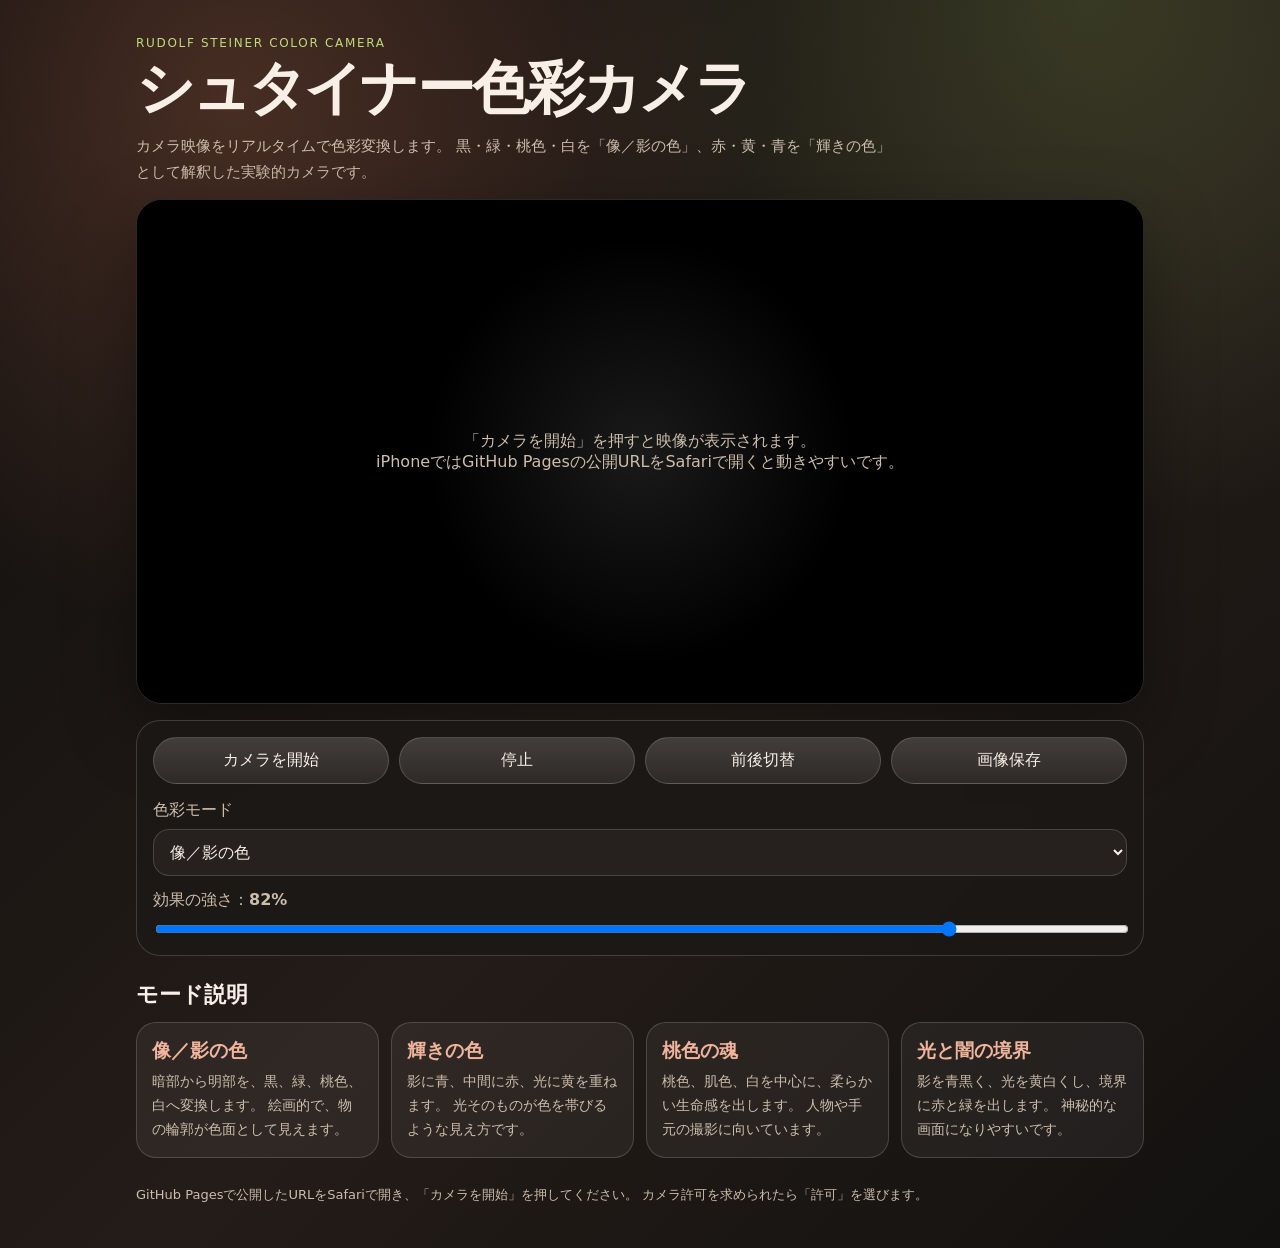
==== index.html @ 813115f7 "Add initial HTML structure for Steiner Color Camera" ====
<!doctype html>
<html lang="ja">
<head>
  <meta charset="utf-8">
  <meta name="viewport" content="width=device-width, initial-scale=1">
  <title>Steiner Color Camera</title>

  <style>
    :root {
      --bg: #11100f;
      --panel: rgba(28, 24, 22, 0.88);
      --panel2: #26211e;
      --text: #f8efe7;
      --muted: #cdbdac;
      --accent: #f0b49d;
      --green: #bddb7a;
      --line: rgba(255,255,255,0.16);
    }

    * {
      box-sizing: border-box;
    }

    body {
      margin: 0;
      min-height: 100vh;
      font-family: system-ui, -apple-system, BlinkMacSystemFont, "Hiragino Sans", "Yu Gothic", sans-serif;
      color: var(--text);
      background:
        radial-gradient(circle at 18% 8%, rgba(255, 146, 105, 0.22), transparent 34%),
        radial-gradient(circle at 85% 0%, rgba(181, 226, 113, 0.16), transparent 32%),
        linear-gradient(135deg, #0f0e0d, #241c18 55%, #12110f);
    }

    .app {
      width: min(1040px, 100%);
      margin: 0 auto;
      padding: 16px;
    }

    header {
      padding: 20px 0 14px;
    }

    .eyebrow {
      margin: 0 0 8px;
      color: var(--green);
      font-size: 12px;
      letter-spacing: 0.14em;
      text-transform: uppercase;
    }

    h1 {
      margin: 0;
      font-size: clamp(30px, 8vw, 58px);
      line-height: 1.05;
      letter-spacing: -0.05em;
    }

    .lead {
      margin: 14px 0 0;
      color: var(--muted);
      line-height: 1.75;
      max-width: 760px;
      font-size: 15px;
    }

    .stage {
      position: relative;
      overflow: hidden;
      border: 1px solid var(--line);
      border-radius: 26px;
      background: #000;
      min-height: 54vh;
      box-shadow: 0 24px 70px rgba(0,0,0,0.36);
    }

    video {
      display: none;
    }

    canvas {
      display: block;
      width: 100%;
      min-height: 54vh;
      background: #000;
    }

    .placeholder {
      position: absolute;
      inset: 0;
      display: grid;
      place-items: center;
      padding: 24px;
      text-align: center;
      color: var(--muted);
      background:
        radial-gradient(circle at center, rgba(255,255,255,0.1), transparent 38%),
        rgba(0,0,0,0.74);
    }

    .placeholder.hidden {
      display: none;
    }

    .panel {
      margin-top: 16px;
      padding: 16px;
      border: 1px solid var(--line);
      border-radius: 24px;
      background: var(--panel);
      backdrop-filter: blur(12px);
    }

    .buttons {
      display: grid;
      grid-template-columns: 1fr 1fr;
      gap: 10px;
      margin-bottom: 16px;
    }

    button,
    select,
    input {
      font: inherit;
    }

    button {
      border: 1px solid var(--line);
      border-radius: 999px;
      padding: 12px 13px;
      color: var(--text);
      background:
        linear-gradient(180deg, rgba(255,255,255,0.13), rgba(255,255,255,0.04)),
        var(--panel2);
      cursor: pointer;
    }

    button:active {
      transform: translateY(1px);
    }

    .control {
      display: grid;
      gap: 8px;
      margin-top: 14px;
      color: var(--muted);
    }

    select {
      width: 100%;
      border: 1px solid var(--line);
      border-radius: 16px;
      padding: 12px;
      color: var(--text);
      background: var(--panel2);
    }

    input[type="range"] {
      width: 100%;
    }

    .notes {
      padding: 24px 0 12px;
    }

    .notes h2 {
      margin: 0 0 12px;
      font-size: 22px;
    }

    .note {
      border: 1px solid var(--line);
      border-radius: 20px;
      padding: 15px;
      margin-top: 12px;
      background: rgba(255,255,255,0.055);
    }

    .note h3 {
      margin: 0 0 6px;
      color: var(--accent);
    }

    .note p {
      margin: 0;
      color: var(--muted);
      line-height: 1.7;
      font-size: 14px;
    }

    footer {
      color: var(--muted);
      font-size: 13px;
      padding: 14px 0 26px;
      line-height: 1.7;
    }

    @media (min-width: 780px) {
      .buttons {
        grid-template-columns: repeat(4, 1fr);
      }

      .note-grid {
        display: grid;
        grid-template-columns: repeat(4, 1fr);
        gap: 12px;
      }

      .note {
        margin-top: 0;
      }
    }
  </style>
</head>

<body>
  <main class="app">
    <header>
      <p class="eyebrow">Rudolf Steiner Color Camera</p>
      <h1>シュタイナー色彩カメラ</h1>
      <p class="lead">
        カメラ映像をリアルタイムで色彩変換します。
        黒・緑・桃色・白を「像／影の色」、赤・黄・青を「輝きの色」として解釈した実験的カメラです。
      </p>
    </header>

    <section class="stage">
      <video id="video" autoplay muted playsinline></video>
      <canvas id="canvas"></canvas>

      <div id="placeholder" class="placeholder">
        <p>
          「カメラを開始」を押すと映像が表示されます。<br>
          iPhoneではGitHub Pagesの公開URLをSafariで開くと動きやすいです。
        </p>
      </div>
    </section>

    <section class="panel">
      <div class="buttons">
        <button id="startButton">カメラを開始</button>
        <button id="stopButton">停止</button>
        <button id="switchButton">前後切替</button>
        <button id="snapshotButton">画像保存</button>
      </div>

      <label class="control">
        <span>色彩モード</span>
        <select id="modeSelect">
          <option value="imageColors">像／影の色</option>
          <option value="shiningColors">輝きの色</option>
          <option value="soulRose">桃色の魂</option>
          <option value="boundary">光と闇の境界</option>
          <option value="normal">通常カメラ</option>
        </select>
      </label>

      <label class="control">
        <span>効果の強さ：<strong id="intensityValue">82%</strong></span>
        <input id="intensitySlider" type="range" min="0" max="1" step="0.01" value="0.82">
      </label>
    </section>

    <section class="notes">
      <h2>モード説明</h2>

      <div class="note-grid">
        <article class="note">
          <h3>像／影の色</h3>
          <p>
            暗部から明部を、黒、緑、桃色、白へ変換します。
            絵画的で、物の輪郭が色面として見えます。
          </p>
        </article>

        <article class="note">
          <h3>輝きの色</h3>
          <p>
            影に青、中間に赤、光に黄を重ねます。
            光そのものが色を帯びるような見え方です。
          </p>
        </article>

        <article class="note">
          <h3>桃色の魂</h3>
          <p>
            桃色、肌色、白を中心に、柔らかい生命感を出します。
            人物や手元の撮影に向いています。
          </p>
        </article>

        <article class="note">
          <h3>光と闇の境界</h3>
          <p>
            影を青黒く、光を黄白くし、境界に赤と緑を出します。
            神秘的な画面になりやすいです。
          </p>
        </article>
      </div>
    </section>

    <footer>
      GitHub Pagesで公開したURLをSafariで開き、「カメラを開始」を押してください。
      カメラ許可を求められたら「許可」を選びます。
    </footer>
  </main>

  <script>
    const video = document.getElementById("video");
    const canvas = document.getElementById("canvas");
    const placeholder = document.getElementById("placeholder");

    const startButton = document.getElementById("startButton");
    const stopButton = document.getElementById("stopButton");
    const switchButton = document.getElementById("switchButton");
    const snapshotButton = document.getElementById("snapshotButton");

    const modeSelect = document.getElementById("modeSelect");
    const intensitySlider = document.getElementById("intensitySlider");
    const intensityValue = document.getElementById("intensityValue");

    const ctx = canvas.getContext("2d", { willReadFrequently: true });

    let stream = null;
    let animationId = null;
    let facingMode = "environment";
    let currentMode = modeSelect.value;
    let intensity = Number(intensitySlider.value);

    startButton.addEventListener("click", startCamera);
    stopButton.addEventListener("click", stopCamera);
    switchButton.addEventListener("click", switchCamera);
    snapshotButton.addEventListener("click", saveSnapshot);

    modeSelect.addEventListener("change", () => {
      currentMode = modeSelect.value;
    });

    intensitySlider.addEventListener("input", () => {
      intensity = Number(intensitySlider.value);
      intensityValue.textContent = Math.round(intensity * 100) + "%";
    });

    async function startCamera() {
      stopCamera();

      if (!navigator.mediaDevices || !navigator.mediaDevices.getUserMedia) {
        alert("このブラウザではカメラ機能が使えません。iPhoneの場合はSafariで開いてください。");
        return;
      }

      try {
        stream = await navigator.mediaDevices.getUserMedia({
          video: {
            facingMode: { ideal: facingMode },
            width: { ideal: 1280 },
            height: { ideal: 720 }
          },
          audio: false
        });

        video.srcObject = stream;
        await video.play();

        placeholder.classList.add("hidden");
        renderLoop();
      } catch (error) {
        console.error(error);
        alert("カメラを起動できませんでした。GitHub PagesのURLをSafariで開き、カメラの許可を確認してください。");
      }
    }

    function stopCamera() {
      if (animationId) {
        cancelAnimationFrame(animationId);
        animationId = null;
      }

      if (stream) {
        stream.getTracks().forEach(track => track.stop());
        stream = null;
      }

      placeholder.classList.remove("hidden");
    }

    async function switchCamera() {
      facingMode = facingMode === "environment" ? "user" : "environment";
      await startCamera();
    }

    function renderLoop() {
      if (!stream) return;

      const width = video.videoWidth || 1280;
      const height = video.videoHeight || 720;

      if (canvas.width !== width || canvas.height !== height) {
        canvas.width = width;
        canvas.height = height;
      }

      ctx.drawImage(video, 0, 0, width, height);

      if (currentMode !== "normal") {
        const frame = ctx.getImageData(0, 0, width, height);
        applyFilter(frame.data, currentMode, intensity);
        ctx.putImageData(frame, 0, 0);
      }

      animationId = requestAnimationFrame(renderLoop);
    }

    function applyFilter(data, mode, amount) {
      for (let i = 0; i < data.length; i += 4) {
        const r = data[i];
        const g = data[i + 1];
        const b = data[i + 2];

        let result;

        if (mode === "imageColors") {
          result = imageColors(r, g, b);
        } else if (mode === "shiningColors") {
          result = shiningColors(r, g, b);
        } else if (mode === "soulRose") {
          result = soulRose(r, g, b);
        } else if (mode === "boundary") {
          result = boundaryColors(r, g, b);
        } else {
          result = [r, g, b];
        }

        data[i] = mix(r, result[0], amount);
        data[i + 1] = mix(g, result[1], amount);
        data[i + 2] = mix(b, result[2], amount);
      }
    }

    function imageColors(r, g, b) {
      const brightness = getBrightness(r, g, b);
      const saturation = getSaturation(r, g, b);

      const black = [9, 8, 7];
      const green = [58, 126, 76];
      const rose = [240, 152, 148];
      const white = [250, 241, 224];

      let color;

      if (brightness < 0.25) {
        color = blend(black, green, brightness / 0.25);
      } else if (brightness < 0.58) {
        color = blend(green, rose, (brightness - 0.25) / 0.33);
      } else {
        color = blend(rose, white, (brightness - 0.58) / 0.42);
      }

      const original = saturation * 0.18;

      return [
        clamp(color[0] + r * original),
        clamp(color[1] + g * original),
        clamp(color[2] + b * original)
      ];
    }

    function shiningColors(r, g, b) {
      const brightness = getBrightness(r, g, b);
      const contrast = getContrast(r, g, b);

      const blue = [36, 62, 178];
      const red = [214, 62, 52];
      const yellow = [252, 218, 86];

      let color;

      if (brightness < 0.42) {
        color = blend(blue, red, brightness / 0.42);
      } else {
        color = blend(red, yellow, (brightness - 0.42) / 0.58);
      }

      return [
        clamp(color[0] + contrast * 22),
        clamp(color[1] + contrast * 12),
        clamp(color[2] + contrast * 8)
      ];
    }

    function soulRose(r, g, b) {
      const brightness = getBrightness(r, g, b);

      const deepRose = [142, 58, 68];
      const rose = [244, 150, 150];
      const warmWhite = [255, 235, 216];

      let color;

      if (brightness < 0.5) {
        color = blend(deepRose, rose, brightness / 0.5);
      } else {
        color = blend(rose, warmWhite, (brightness - 0.5) / 0.5);
      }

      return [
        clamp(color[0] + r * 0.1),
        clamp(color[1] + g * 0.06),
        clamp(color[2] + b * 0.04)
      ];
    }

    function boundaryColors(r, g, b) {
      const brightness = getBrightness(r, g, b);
      const edge = Math.abs(brightness - 0.5) * 2;

      const darkBlue = [12, 22, 68];
      const green = [58, 130, 84];
      const red = [210, 70, 60];
      const lightYellow = [255, 236, 142];

      let color;

      if (brightness < 0.34) {
        color = blend(darkBlue, green, brightness / 0.34);
      } else if (brightness < 0.66) {
        color = blend(green, red, (brightness - 0.34) / 0.32);
      } else {
        color = blend(red, lightYellow, (brightness - 0.66) / 0.34);
      }

      const glow = 1 - edge;

      return [
        clamp(color[0] + glow * 30),
        clamp(color[1] + glow * 18),
        clamp(color[2] + glow * 10)
      ];
    }

    function saveSnapshot() {
      if (!canvas.width || !canvas.height) {
        alert("先にカメラを開始してください。");
        return;
      }

      const link = document.createElement("a");
      const now = new Date();

      const name =
        "steiner-camera-" +
        now.getFullYear() + "-" +
        String(now.getMonth() + 1).padStart(2, "0") + "-" +
        String(now.getDate()).padStart(2, "0") + "-" +
        String(now.getHours()).padStart(2, "0") +
        String(now.getMinutes()).padStart(2, "0") +
        String(now.getSeconds()).padStart(2, "0") +
        ".png";

      link.download = name;
      link.href = canvas.toDataURL("image/png");
      link.click();
    }

    function getBrightness(r, g, b) {
      return (0.2126 * r + 0.7152 * g + 0.0722 * b) / 255;
    }

    function getSaturation(r, g, b) {
      const max = Math.max(r, g, b);
      const min = Math.min(r, g, b);
      if (max === 0) return 0;
      return (max - min) / max;
    }

    function getContrast(r, g, b) {
      return (Math.max(r, g, b) - Math.min(r, g, b)) / 255;
    }

    function mix(a, b, amount) {
      return clamp(a * (1 - amount) + b * amount);
    }

    function blend(a, b, t) {
      const amount = Math.max(0, Math.min(1, t));

      return [
        mix(a[0], b[0], amount),
        mix(a[1], b[1], amount),
        mix(a[2], b[2], amount)
      ];
    }

    function clamp(value) {
      return Math.max(0, Math.min(255, Math.round(value)));
    }
  </script>
</body>
</html>
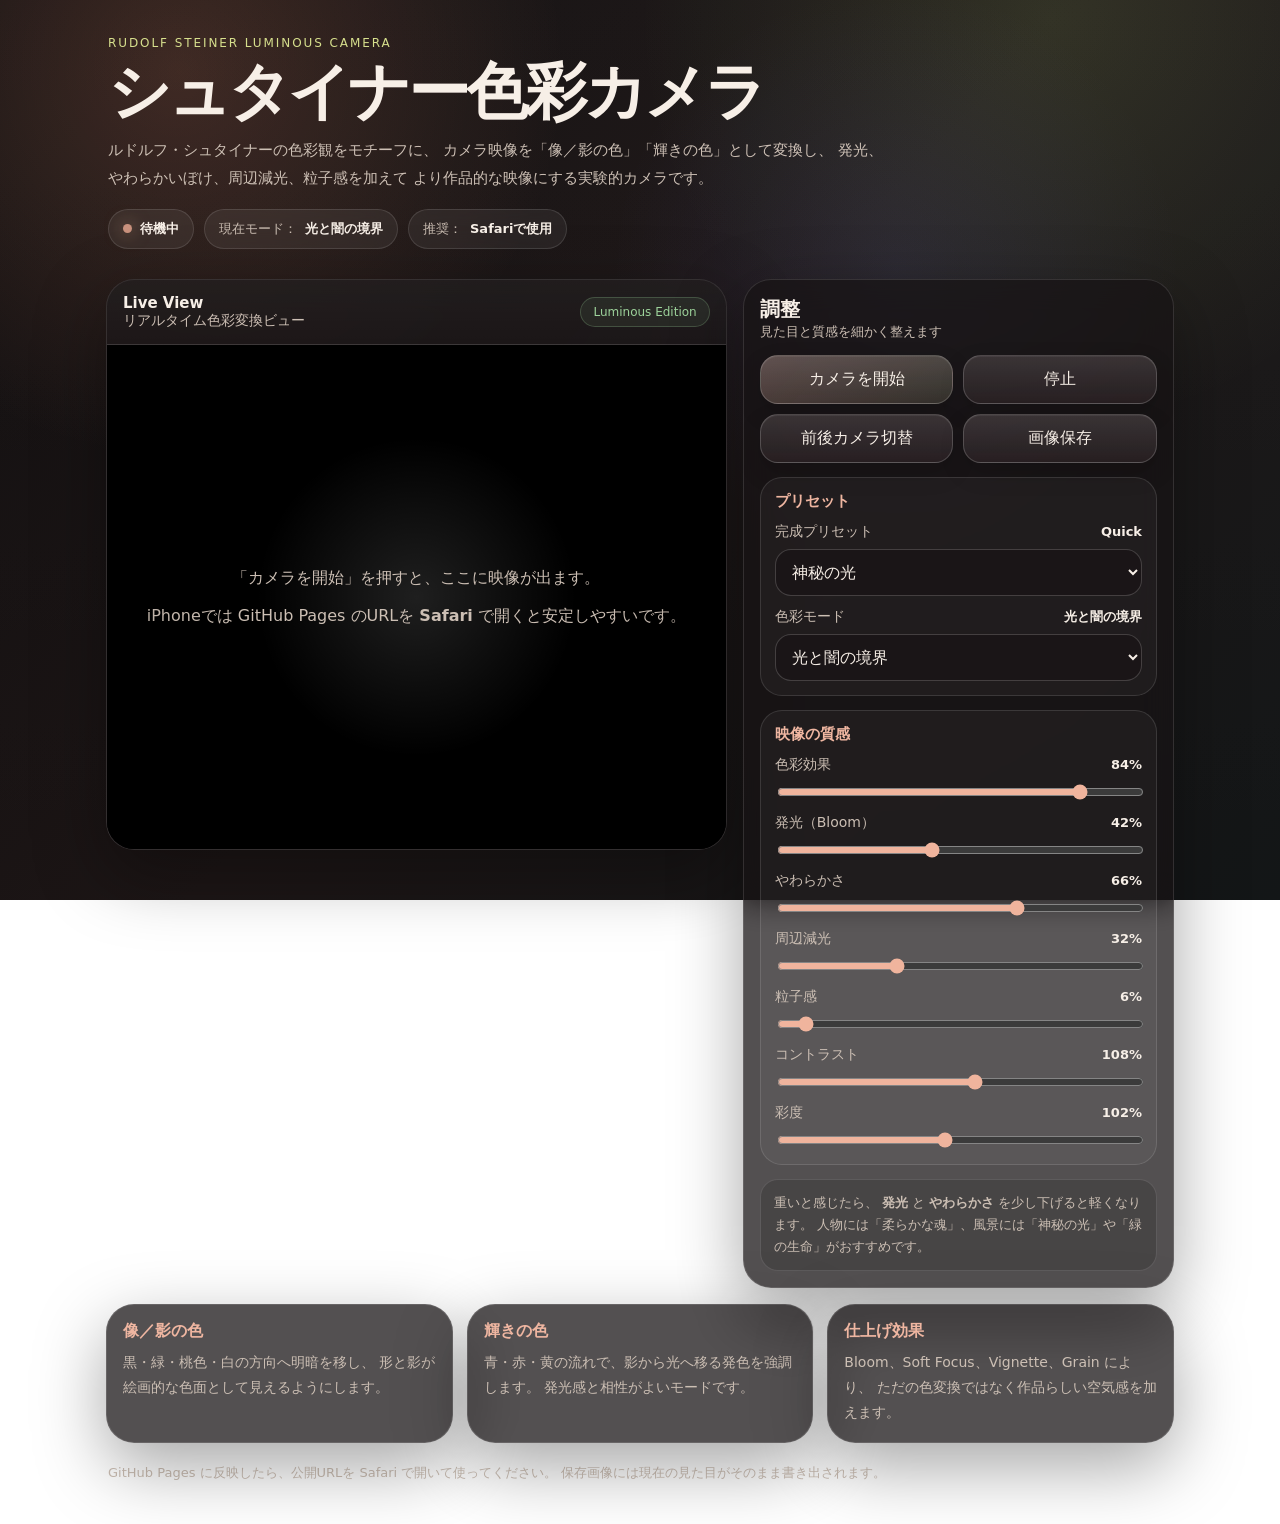
==== commit 1eedb405: "Update print statement from 'Hello' to 'Goodbye'" ====
--- a/index.html
+++ b/index.html
@@ -3,76 +3,194 @@
 <head>
   <meta charset="utf-8">
   <meta name="viewport" content="width=device-width, initial-scale=1">
-  <title>Steiner Color Camera</title>
+  <title>Steiner Luminous Camera</title>
 
   <style>
     :root {
-      --bg: #11100f;
-      --panel: rgba(28, 24, 22, 0.88);
-      --panel2: #26211e;
-      --text: #f8efe7;
-      --muted: #cdbdac;
-      --accent: #f0b49d;
-      --green: #bddb7a;
-      --line: rgba(255,255,255,0.16);
+      --bg-1: #0e0c0d;
+      --bg-2: #1d1616;
+      --bg-3: #131617;
+      --panel: rgba(24, 20, 21, 0.74);
+      --panel-strong: rgba(33, 26, 28, 0.88);
+      --line: rgba(255,255,255,0.12);
+      --line-2: rgba(255,255,255,0.18);
+      --text: #f7efe7;
+      --muted: #ccbfb4;
+      --accent: #efb6a1;
+      --accent-2: #d6df8b;
+      --good: #9dd39b;
+      --shadow: rgba(0,0,0,0.35);
     }
 
     * {
       box-sizing: border-box;
     }
 
-    body {
+    html, body {
       margin: 0;
-      min-height: 100vh;
-      font-family: system-ui, -apple-system, BlinkMacSystemFont, "Hiragino Sans", "Yu Gothic", sans-serif;
+      min-height: 100%;
+      font-family:
+        system-ui,
+        -apple-system,
+        BlinkMacSystemFont,
+        "Hiragino Sans",
+        "Yu Gothic",
+        sans-serif;
       color: var(--text);
       background:
-        radial-gradient(circle at 18% 8%, rgba(255, 146, 105, 0.22), transparent 34%),
-        radial-gradient(circle at 85% 0%, rgba(181, 226, 113, 0.16), transparent 32%),
-        linear-gradient(135deg, #0f0e0d, #241c18 55%, #12110f);
+        radial-gradient(circle at 14% 8%, rgba(255, 150, 110, 0.18), transparent 28%),
+        radial-gradient(circle at 82% 2%, rgba(177, 226, 121, 0.12), transparent 30%),
+        radial-gradient(circle at 70% 30%, rgba(111, 124, 255, 0.10), transparent 26%),
+        linear-gradient(135deg, var(--bg-1), var(--bg-2) 50%, var(--bg-3));
+      background-attachment: fixed;
+    }
+
+    body::before {
+      content: "";
+      position: fixed;
+      inset: 0;
+      pointer-events: none;
+      background:
+        linear-gradient(rgba(255,255,255,0.02), rgba(255,255,255,0.00)),
+        radial-gradient(circle at center, transparent 55%, rgba(0,0,0,0.25));
+      mix-blend-mode: screen;
     }
 
     .app {
-      width: min(1040px, 100%);
+      width: min(1100px, 100%);
       margin: 0 auto;
       padding: 16px;
     }
 
-    header {
-      padding: 20px 0 14px;
+    .hero {
+      padding: 20px 2px 12px;
     }
 
     .eyebrow {
-      margin: 0 0 8px;
-      color: var(--green);
+      margin: 0 0 10px;
       font-size: 12px;
-      letter-spacing: 0.14em;
+      letter-spacing: 0.16em;
       text-transform: uppercase;
+      color: var(--accent-2);
     }
 
     h1 {
       margin: 0;
-      font-size: clamp(30px, 8vw, 58px);
-      line-height: 1.05;
+      font-size: clamp(30px, 8vw, 62px);
+      line-height: 1.02;
       letter-spacing: -0.05em;
+      font-weight: 800;
     }
 
     .lead {
       margin: 14px 0 0;
+      max-width: 780px;
+      line-height: 1.85;
       color: var(--muted);
-      line-height: 1.75;
-      max-width: 760px;
       font-size: 15px;
+    }
+
+    .status-row {
+      display: flex;
+      flex-wrap: wrap;
+      gap: 10px;
+      margin-top: 16px;
+    }
+
+    .chip {
+      display: inline-flex;
+      align-items: center;
+      gap: 8px;
+      padding: 10px 14px;
+      border-radius: 999px;
+      background: rgba(255,255,255,0.06);
+      border: 1px solid var(--line);
+      color: var(--muted);
+      backdrop-filter: blur(10px);
+      font-size: 13px;
+    }
+
+    .chip strong {
+      color: var(--text);
+      font-weight: 700;
+    }
+
+    .dot {
+      width: 9px;
+      height: 9px;
+      border-radius: 50%;
+      background: #c9917d;
+      box-shadow: 0 0 18px rgba(255, 187, 138, 0.6);
+    }
+
+    .layout {
+      display: grid;
+      grid-template-columns: 1.18fr 0.82fr;
+      gap: 16px;
+      margin-top: 18px;
+      align-items: start;
+    }
+
+    .viewer-card,
+    .control-card,
+    .note-card {
+      border: 1px solid var(--line);
+      background: var(--panel);
+      border-radius: 28px;
+      box-shadow: 0 24px 70px var(--shadow);
+      backdrop-filter: blur(16px);
+    }
+
+    .viewer-card {
+      overflow: hidden;
+      position: relative;
+    }
+
+    .viewer-topbar {
+      display: flex;
+      justify-content: space-between;
+      align-items: center;
+      gap: 10px;
+      padding: 14px 16px;
+      border-bottom: 1px solid var(--line);
+      background: linear-gradient(180deg, rgba(255,255,255,0.04), rgba(255,255,255,0.01));
+    }
+
+    .viewer-title {
+      font-size: 14px;
+      color: var(--muted);
+    }
+
+    .viewer-title strong {
+      color: var(--text);
+      font-size: 15px;
+    }
+
+    .badge {
+      font-size: 12px;
+      color: var(--good);
+      border: 1px solid rgba(157, 211, 155, 0.24);
+      background: rgba(157, 211, 155, 0.08);
+      padding: 7px 12px;
+      border-radius: 999px;
     }
 
     .stage {
       position: relative;
+      background:
+        radial-gradient(circle at center, rgba(255,255,255,0.06), transparent 34%),
+        #000;
+      min-height: 56vh;
       overflow: hidden;
-      border: 1px solid var(--line);
-      border-radius: 26px;
-      background: #000;
-      min-height: 54vh;
-      box-shadow: 0 24px 70px rgba(0,0,0,0.36);
+    }
+
+    .stage::after {
+      content: "";
+      position: absolute;
+      inset: 0;
+      pointer-events: none;
+      background:
+        radial-gradient(circle at center, transparent 42%, rgba(0,0,0,0.18) 100%);
     }
 
     video {
@@ -82,7 +200,7 @@
     canvas {
       display: block;
       width: 100%;
-      min-height: 54vh;
+      min-height: 56vh;
       background: #000;
     }
 
@@ -91,11 +209,12 @@
       inset: 0;
       display: grid;
       place-items: center;
-      padding: 24px;
       text-align: center;
+      padding: 26px;
       color: var(--muted);
+      line-height: 1.85;
       background:
-        radial-gradient(circle at center, rgba(255,255,255,0.1), transparent 38%),
+        radial-gradient(circle at center, rgba(255,255,255,0.12), transparent 40%),
         rgba(0,0,0,0.74);
     }
 
@@ -103,20 +222,34 @@
       display: none;
     }
 
-    .panel {
-      margin-top: 16px;
+    .control-card {
       padding: 16px;
-      border: 1px solid var(--line);
-      border-radius: 24px;
-      background: var(--panel);
-      backdrop-filter: blur(12px);
-    }
-
-    .buttons {
+    }
+
+    .section-title {
+      display: flex;
+      align-items: center;
+      justify-content: space-between;
+      gap: 10px;
+      margin-bottom: 14px;
+    }
+
+    .section-title h2 {
+      margin: 0;
+      font-size: 20px;
+    }
+
+    .section-title p {
+      margin: 0;
+      color: var(--muted);
+      font-size: 13px;
+    }
+
+    .button-grid {
       display: grid;
-      grid-template-columns: 1fr 1fr;
+      grid-template-columns: repeat(2, 1fr);
       gap: 10px;
-      margin-bottom: 16px;
+      margin-bottom: 14px;
     }
 
     button,
@@ -126,89 +259,149 @@
     }
 
     button {
-      border: 1px solid var(--line);
-      border-radius: 999px;
-      padding: 12px 13px;
+      appearance: none;
+      border: 1px solid var(--line-2);
+      border-radius: 18px;
+      padding: 13px 14px;
       color: var(--text);
+      cursor: pointer;
       background:
-        linear-gradient(180deg, rgba(255,255,255,0.13), rgba(255,255,255,0.04)),
-        var(--panel2);
-      cursor: pointer;
+        linear-gradient(180deg, rgba(255,255,255,0.12), rgba(255,255,255,0.03)),
+        var(--panel-strong);
+      box-shadow:
+        inset 0 1px 0 rgba(255,255,255,0.06),
+        0 10px 24px rgba(0,0,0,0.16);
     }
 
     button:active {
       transform: translateY(1px);
+    }
+
+    .primary {
+      background:
+        linear-gradient(180deg, rgba(255,255,255,0.14), rgba(255,255,255,0.04)),
+        linear-gradient(135deg, rgba(255, 190, 170, 0.18), rgba(181, 226, 121, 0.08)),
+        var(--panel-strong);
+    }
+
+    .control-group {
+      margin-top: 14px;
+      padding: 14px;
+      border-radius: 22px;
+      border: 1px solid var(--line);
+      background: rgba(255,255,255,0.04);
+    }
+
+    .control-group h3 {
+      margin: 0 0 12px;
+      font-size: 15px;
+      color: var(--accent);
     }
 
     .control {
       display: grid;
       gap: 8px;
-      margin-top: 14px;
+      margin-top: 12px;
+    }
+
+    .control:first-child {
+      margin-top: 0;
+    }
+
+    .label-row {
+      display: flex;
+      justify-content: space-between;
+      align-items: center;
+      gap: 8px;
       color: var(--muted);
+      font-size: 14px;
+    }
+
+    .label-row strong {
+      color: var(--text);
+      font-size: 13px;
+      min-width: 54px;
+      text-align: right;
     }
 
     select {
       width: 100%;
-      border: 1px solid var(--line);
+      border: 1px solid var(--line-2);
       border-radius: 16px;
       padding: 12px;
       color: var(--text);
-      background: var(--panel2);
+      background: rgba(27, 22, 24, 0.9);
     }
 
     input[type="range"] {
       width: 100%;
-    }
-
-    .notes {
-      padding: 24px 0 12px;
-    }
-
-    .notes h2 {
-      margin: 0 0 12px;
-      font-size: 22px;
-    }
-
-    .note {
+      accent-color: #f0b49d;
+    }
+
+    .tips {
+      margin-top: 14px;
+      padding: 12px 13px;
+      border-radius: 18px;
+      color: var(--muted);
+      font-size: 13px;
+      line-height: 1.7;
       border: 1px solid var(--line);
-      border-radius: 20px;
-      padding: 15px;
-      margin-top: 12px;
-      background: rgba(255,255,255,0.055);
-    }
-
-    .note h3 {
-      margin: 0 0 6px;
+      background: rgba(0,0,0,0.14);
+    }
+
+    .note-grid {
+      display: grid;
+      grid-template-columns: repeat(3, 1fr);
+      gap: 14px;
+      margin-top: 16px;
+    }
+
+    .note-card {
+      padding: 16px;
+    }
+
+    .note-card h3 {
+      margin: 0 0 8px;
       color: var(--accent);
-    }
-
-    .note p {
+      font-size: 16px;
+    }
+
+    .note-card p {
       margin: 0;
       color: var(--muted);
-      line-height: 1.7;
+      line-height: 1.8;
       font-size: 14px;
     }
 
-    footer {
+    .footer {
+      padding: 18px 2px 24px;
       color: var(--muted);
       font-size: 13px;
-      padding: 14px 0 26px;
-      line-height: 1.7;
-    }
-
-    @media (min-width: 780px) {
-      .buttons {
-        grid-template-columns: repeat(4, 1fr);
+      line-height: 1.8;
+    }
+
+    @media (max-width: 920px) {
+      .layout {
+        grid-template-columns: 1fr;
       }
 
       .note-grid {
-        display: grid;
-        grid-template-columns: repeat(4, 1fr);
-        gap: 12px;
-      }
-
-      .note {
-        margin-top: 0;
+        grid-template-columns: 1fr;
+      }
+    }
+
+    @media (max-width: 640px) {
+      .button-grid {
+        grid-template-columns: 1fr 1fr;
+      }
+
+      .app {
+        padding: 12px;
+      }
+
+      .stage,
+      canvas {
+        min-height: 50vh;
       }
     }
   </style>
@@ -216,94 +409,195 @@
 
 <body>
   <main class="app">
-    <header>
-      <p class="eyebrow">Rudolf Steiner Color Camera</p>
+    <section class="hero">
+      <p class="eyebrow">Rudolf Steiner Luminous Camera</p>
       <h1>シュタイナー色彩カメラ</h1>
       <p class="lead">
-        カメラ映像をリアルタイムで色彩変換します。
-        黒・緑・桃色・白を「像／影の色」、赤・黄・青を「輝きの色」として解釈した実験的カメラです。
+        ルドルフ・シュタイナーの色彩観をモチーフに、
+        カメラ映像を「像／影の色」「輝きの色」として変換し、
+        発光、やわらかいぼけ、周辺減光、粒子感を加えて
+        より作品的な映像にする実験的カメラです。
       </p>
-    </header>
-
-    <section class="stage">
-      <video id="video" autoplay muted playsinline></video>
-      <canvas id="canvas"></canvas>
-
-      <div id="placeholder" class="placeholder">
-        <p>
-          「カメラを開始」を押すと映像が表示されます。<br>
-          iPhoneではGitHub Pagesの公開URLをSafariで開くと動きやすいです。
-        </p>
+
+      <div class="status-row">
+        <div class="chip"><span class="dot"></span><strong id="statusText">待機中</strong></div>
+        <div class="chip">現在モード：<strong id="currentModeLabel">光と闇の境界</strong></div>
+        <div class="chip">推奨：<strong>Safariで使用</strong></div>
       </div>
     </section>
 
-    <section class="panel">
-      <div class="buttons">
-        <button id="startButton">カメラを開始</button>
-        <button id="stopButton">停止</button>
-        <button id="switchButton">前後切替</button>
-        <button id="snapshotButton">画像保存</button>
+    <section class="layout">
+      <div class="viewer-card">
+        <div class="viewer-topbar">
+          <div class="viewer-title">
+            <strong>Live View</strong><br>
+            リアルタイム色彩変換ビュー
+          </div>
+          <div class="badge">Luminous Edition</div>
+        </div>
+
+        <div class="stage">
+          <video id="video" autoplay muted playsinline></video>
+          <canvas id="canvas"></canvas>
+
+          <div id="placeholder" class="placeholder">
+            <div>
+              <p style="margin:0 0 8px;">「カメラを開始」を押すと、ここに映像が出ます。</p>
+              <p style="margin:0;">
+                iPhoneでは GitHub Pages のURLを <strong>Safari</strong> で開くと安定しやすいです。
+              </p>
+            </div>
+          </div>
+        </div>
       </div>
 
-      <label class="control">
-        <span>色彩モード</span>
-        <select id="modeSelect">
-          <option value="imageColors">像／影の色</option>
-          <option value="shiningColors">輝きの色</option>
-          <option value="soulRose">桃色の魂</option>
-          <option value="boundary">光と闇の境界</option>
-          <option value="normal">通常カメラ</option>
-        </select>
-      </label>
-
-      <label class="control">
-        <span>効果の強さ：<strong id="intensityValue">82%</strong></span>
-        <input id="intensitySlider" type="range" min="0" max="1" step="0.01" value="0.82">
-      </label>
+      <aside class="control-card">
+        <div class="section-title">
+          <div>
+            <h2>調整</h2>
+            <p>見た目と質感を細かく整えます</p>
+          </div>
+        </div>
+
+        <div class="button-grid">
+          <button id="startButton" class="primary">カメラを開始</button>
+          <button id="stopButton">停止</button>
+          <button id="switchButton">前後カメラ切替</button>
+          <button id="snapshotButton">画像保存</button>
+        </div>
+
+        <div class="control-group">
+          <h3>プリセット</h3>
+
+          <label class="control">
+            <div class="label-row">
+              <span>完成プリセット</span>
+              <strong>Quick</strong>
+            </div>
+            <select id="presetSelect">
+              <option value="mystic">神秘の光</option>
+              <option value="tender">柔らかな魂</option>
+              <option value="vital">緑の生命</option>
+              <option value="radiant">輝きの色</option>
+              <option value="cinema">静かな映画調</option>
+              <option value="clear">整ったナチュラル</option>
+            </select>
+          </label>
+
+          <label class="control">
+            <div class="label-row">
+              <span>色彩モード</span>
+              <strong id="modeNameMini">光と闇の境界</strong>
+            </div>
+            <select id="modeSelect">
+              <option value="imageColors">像／影の色</option>
+              <option value="shiningColors">輝きの色</option>
+              <option value="soulRose">桃色の魂</option>
+              <option value="boundary">光と闇の境界</option>
+              <option value="greenLife">緑の生命</option>
+              <option value="normal">通常カメラ</option>
+            </select>
+          </label>
+        </div>
+
+        <div class="control-group">
+          <h3>映像の質感</h3>
+
+          <label class="control">
+            <div class="label-row">
+              <span>色彩効果</span>
+              <strong id="intensityOut">82%</strong>
+            </div>
+            <input id="intensitySlider" type="range" min="0" max="100" value="82">
+          </label>
+
+          <label class="control">
+            <div class="label-row">
+              <span>発光（Bloom）</span>
+              <strong id="bloomOut">38%</strong>
+            </div>
+            <input id="bloomSlider" type="range" min="0" max="100" value="38">
+          </label>
+
+          <label class="control">
+            <div class="label-row">
+              <span>やわらかさ</span>
+              <strong id="softnessOut">62%</strong>
+            </div>
+            <input id="softnessSlider" type="range" min="0" max="100" value="62">
+          </label>
+
+          <label class="control">
+            <div class="label-row">
+              <span>周辺減光</span>
+              <strong id="vignetteOut">26%</strong>
+            </div>
+            <input id="vignetteSlider" type="range" min="0" max="100" value="26">
+          </label>
+
+          <label class="control">
+            <div class="label-row">
+              <span>粒子感</span>
+              <strong id="grainOut">7%</strong>
+            </div>
+            <input id="grainSlider" type="range" min="0" max="100" value="7">
+          </label>
+
+          <label class="control">
+            <div class="label-row">
+              <span>コントラスト</span>
+              <strong id="contrastOut">106%</strong>
+            </div>
+            <input id="contrastSlider" type="range" min="70" max="140" value="106">
+          </label>
+
+          <label class="control">
+            <div class="label-row">
+              <span>彩度</span>
+              <strong id="saturationOut">104%</strong>
+            </div>
+            <input id="saturationSlider" type="range" min="70" max="140" value="104">
+          </label>
+        </div>
+
+        <div class="tips">
+          重いと感じたら、
+          <strong>発光</strong> と <strong>やわらかさ</strong> を少し下げると軽くなります。
+          人物には「柔らかな魂」、風景には「神秘の光」や「緑の生命」がおすすめです。
+        </div>
+      </aside>
     </section>
 
-    <section class="notes">
-      <h2>モード説明</h2>
-
-      <div class="note-grid">
-        <article class="note">
-          <h3>像／影の色</h3>
-          <p>
-            暗部から明部を、黒、緑、桃色、白へ変換します。
-            絵画的で、物の輪郭が色面として見えます。
-          </p>
-        </article>
-
-        <article class="note">
-          <h3>輝きの色</h3>
-          <p>
-            影に青、中間に赤、光に黄を重ねます。
-            光そのものが色を帯びるような見え方です。
-          </p>
-        </article>
-
-        <article class="note">
-          <h3>桃色の魂</h3>
-          <p>
-            桃色、肌色、白を中心に、柔らかい生命感を出します。
-            人物や手元の撮影に向いています。
-          </p>
-        </article>
-
-        <article class="note">
-          <h3>光と闇の境界</h3>
-          <p>
-            影を青黒く、光を黄白くし、境界に赤と緑を出します。
-            神秘的な画面になりやすいです。
-          </p>
-        </article>
-      </div>
+    <section class="note-grid">
+      <article class="note-card">
+        <h3>像／影の色</h3>
+        <p>
+          黒・緑・桃色・白の方向へ明暗を移し、
+          形と影が絵画的な色面として見えるようにします。
+        </p>
+      </article>
+
+      <article class="note-card">
+        <h3>輝きの色</h3>
+        <p>
+          青・赤・黄の流れで、影から光へ移る発色を強調します。
+          発光感と相性がよいモードです。
+        </p>
+      </article>
+
+      <article class="note-card">
+        <h3>仕上げ効果</h3>
+        <p>
+          Bloom、Soft Focus、Vignette、Grain により、
+          ただの色変換ではなく作品らしい空気感を加えます。
+        </p>
+      </article>
     </section>
 
-    <footer>
-      GitHub Pagesで公開したURLをSafariで開き、「カメラを開始」を押してください。
-      カメラ許可を求められたら「許可」を選びます。
-    </footer>
+    <div class="footer">
+      GitHub Pages に反映したら、公開URLを Safari で開いて使ってください。
+      保存画像には現在の見た目がそのまま書き出されます。
+    </div>
   </main>
 
   <script>
@@ -316,37 +610,207 @@
     const switchButton = document.getElementById("switchButton");
     const snapshotButton = document.getElementById("snapshotButton");
 
+    const presetSelect = document.getElementById("presetSelect");
     const modeSelect = document.getElementById("modeSelect");
-    const intensitySlider = document.getElementById("intensitySlider");
-    const intensityValue = document.getElementById("intensityValue");
-
-    const ctx = canvas.getContext("2d", { willReadFrequently: true });
+
+    const statusText = document.getElementById("statusText");
+    const currentModeLabel = document.getElementById("currentModeLabel");
+    const modeNameMini = document.getElementById("modeNameMini");
+
+    const sliders = {
+      intensity: document.getElementById("intensitySlider"),
+      bloom: document.getElementById("bloomSlider"),
+      softness: document.getElementById("softnessSlider"),
+      vignette: document.getElementById("vignetteSlider"),
+      grain: document.getElementById("grainSlider"),
+      contrast: document.getElementById("contrastSlider"),
+      saturation: document.getElementById("saturationSlider")
+    };
+
+    const outputs = {
+      intensity: document.getElementById("intensityOut"),
+      bloom: document.getElementById("bloomOut"),
+      softness: document.getElementById("softnessOut"),
+      vignette: document.getElementById("vignetteOut"),
+      grain: document.getElementById("grainOut"),
+      contrast: document.getElementById("contrastOut"),
+      saturation: document.getElementById("saturationOut")
+    };
+
+    const mainCtx = canvas.getContext("2d", { willReadFrequently: true });
+
+    const srcCanvas = document.createElement("canvas");
+    const srcCtx = srcCanvas.getContext("2d", { willReadFrequently: true });
+
+    const fxCanvas = document.createElement("canvas");
+    const fxCtx = fxCanvas.getContext("2d", { willReadFrequently: true });
+
+    const bloomCanvas = document.createElement("canvas");
+    const bloomCtx = bloomCanvas.getContext("2d");
+
+    const grainCanvas = document.createElement("canvas");
+    const grainCtx = grainCanvas.getContext("2d");
 
     let stream = null;
     let animationId = null;
     let facingMode = "environment";
-    let currentMode = modeSelect.value;
-    let intensity = Number(intensitySlider.value);
+    let frameCount = 0;
+
+    const state = {
+      mode: "boundary",
+      intensity: 0.82,
+      bloom: 0.38,
+      softness: 0.62,
+      vignette: 0.26,
+      grain: 0.07,
+      contrast: 1.06,
+      saturation: 1.04
+    };
+
+    const modeLabels = {
+      imageColors: "像／影の色",
+      shiningColors: "輝きの色",
+      soulRose: "桃色の魂",
+      boundary: "光と闇の境界",
+      greenLife: "緑の生命",
+      normal: "通常カメラ"
+    };
+
+    const presets = {
+      mystic: {
+        mode: "boundary",
+        intensity: 0.84,
+        bloom: 0.42,
+        softness: 0.66,
+        vignette: 0.32,
+        grain: 0.06,
+        contrast: 1.08,
+        saturation: 1.02
+      },
+      tender: {
+        mode: "soulRose",
+        intensity: 0.74,
+        bloom: 0.30,
+        softness: 0.82,
+        vignette: 0.18,
+        grain: 0.03,
+        contrast: 1.00,
+        saturation: 1.03
+      },
+      vital: {
+        mode: "greenLife",
+        intensity: 0.76,
+        bloom: 0.24,
+        softness: 0.52,
+        vignette: 0.20,
+        grain: 0.05,
+        contrast: 1.05,
+        saturation: 1.10
+      },
+      radiant: {
+        mode: "shiningColors",
+        intensity: 0.80,
+        bloom: 0.52,
+        softness: 0.42,
+        vignette: 0.16,
+        grain: 0.04,
+        contrast: 1.06,
+        saturation: 1.08
+      },
+      cinema: {
+        mode: "boundary",
+        intensity: 0.66,
+        bloom: 0.18,
+        softness: 0.30,
+        vignette: 0.42,
+        grain: 0.12,
+        contrast: 1.12,
+        saturation: 0.94
+      },
+      clear: {
+        mode: "normal",
+        intensity: 0.18,
+        bloom: 0.12,
+        softness: 0.18,
+        vignette: 0.12,
+        grain: 0.02,
+        contrast: 1.03,
+        saturation: 1.02
+      }
+    };
 
     startButton.addEventListener("click", startCamera);
     stopButton.addEventListener("click", stopCamera);
     switchButton.addEventListener("click", switchCamera);
     snapshotButton.addEventListener("click", saveSnapshot);
 
+    presetSelect.addEventListener("change", () => {
+      applyPreset(presetSelect.value);
+    });
+
     modeSelect.addEventListener("change", () => {
-      currentMode = modeSelect.value;
+      state.mode = modeSelect.value;
+      updateModeLabels();
     });
 
-    intensitySlider.addEventListener("input", () => {
-      intensity = Number(intensitySlider.value);
-      intensityValue.textContent = Math.round(intensity * 100) + "%";
+    Object.entries(sliders).forEach(([key, slider]) => {
+      slider.addEventListener("input", () => {
+        syncSlidersToState();
+        updateOutputs();
+      });
     });
+
+    function syncSlidersToState() {
+      state.intensity = Number(sliders.intensity.value) / 100;
+      state.bloom = Number(sliders.bloom.value) / 100;
+      state.softness = Number(sliders.softness.value) / 100;
+      state.vignette = Number(sliders.vignette.value) / 100;
+      state.grain = Number(sliders.grain.value) / 100;
+      state.contrast = Number(sliders.contrast.value) / 100;
+      state.saturation = Number(sliders.saturation.value) / 100;
+    }
+
+    function syncStateToSliders() {
+      sliders.intensity.value = Math.round(state.intensity * 100);
+      sliders.bloom.value = Math.round(state.bloom * 100);
+      sliders.softness.value = Math.round(state.softness * 100);
+      sliders.vignette.value = Math.round(state.vignette * 100);
+      sliders.grain.value = Math.round(state.grain * 100);
+      sliders.contrast.value = Math.round(state.contrast * 100);
+      sliders.saturation.value = Math.round(state.saturation * 100);
+      modeSelect.value = state.mode;
+      updateOutputs();
+      updateModeLabels();
+    }
+
+    function updateOutputs() {
+      outputs.intensity.textContent = `${Math.round(state.intensity * 100)}%`;
+      outputs.bloom.textContent = `${Math.round(state.bloom * 100)}%`;
+      outputs.softness.textContent = `${Math.round(state.softness * 100)}%`;
+      outputs.vignette.textContent = `${Math.round(state.vignette * 100)}%`;
+      outputs.grain.textContent = `${Math.round(state.grain * 100)}%`;
+      outputs.contrast.textContent = `${Math.round(state.contrast * 100)}%`;
+      outputs.saturation.textContent = `${Math.round(state.saturation * 100)}%`;
+    }
+
+    function updateModeLabels() {
+      const label = modeLabels[state.mode] || "通常カメラ";
+      currentModeLabel.textContent = label;
+      modeNameMini.textContent = label;
+    }
+
+    function applyPreset(name) {
+      const preset = presets[name];
+      if (!preset) return;
+      Object.assign(state, preset);
+      syncStateToSliders();
+    }
 
     async function startCamera() {
       stopCamera();
 
       if (!navigator.mediaDevices || !navigator.mediaDevices.getUserMedia) {
-        alert("このブラウザではカメラ機能が使えません。iPhoneの場合はSafariで開いてください。");
+        alert("このブラウザではカメラが使えません。Safariで開いてください。");
         return;
       }
 
@@ -355,7 +819,7 @@
           video: {
             facingMode: { ideal: facingMode },
             width: { ideal: 1280 },
-            height: { ideal: 720 }
+            height: { ideal: 960 }
           },
           audio: false
         });
@@ -364,10 +828,14 @@
         await video.play();
 
         placeholder.classList.add("hidden");
+        statusText.textContent = "カメラ動作中";
+        resizePipelines();
+        buildNoise();
         renderLoop();
       } catch (error) {
         console.error(error);
-        alert("カメラを起動できませんでした。GitHub PagesのURLをSafariで開き、カメラの許可を確認してください。");
+        statusText.textContent = "起動失敗";
+        alert("カメラを起動できませんでした。Safariで公開URLを開き、カメラ許可を確認してください。");
       }
     }
 
@@ -383,6 +851,7 @@
       }
 
       placeholder.classList.remove("hidden");
+      statusText.textContent = "待機中";
     }
 
     async function switchCamera() {
@@ -390,51 +859,182 @@
       await startCamera();
     }
 
+    function resizePipelines() {
+      const videoWidth = video.videoWidth || 1280;
+      const videoHeight = video.videoHeight || 960;
+
+      const maxWidth = 960;
+      const scale = Math.min(1, maxWidth / videoWidth);
+
+      const width = Math.round(videoWidth * scale);
+      const height = Math.round(videoHeight * scale);
+
+      canvas.width = width;
+      canvas.height = height;
+
+      srcCanvas.width = width;
+      srcCanvas.height = height;
+
+      fxCanvas.width = width;
+      fxCanvas.height = height;
+
+      bloomCanvas.width = Math.max(1, Math.round(width / 4));
+      bloomCanvas.height = Math.max(1, Math.round(height / 4));
+    }
+
     function renderLoop() {
       if (!stream) return;
 
-      const width = video.videoWidth || 1280;
-      const height = video.videoHeight || 720;
-
-      if (canvas.width !== width || canvas.height !== height) {
-        canvas.width = width;
-        canvas.height = height;
-      }
-
-      ctx.drawImage(video, 0, 0, width, height);
-
-      if (currentMode !== "normal") {
-        const frame = ctx.getImageData(0, 0, width, height);
-        applyFilter(frame.data, currentMode, intensity);
-        ctx.putImageData(frame, 0, 0);
-      }
+      frameCount += 1;
+
+      const vw = video.videoWidth || 1280;
+      const vh = video.videoHeight || 960;
+
+      if (!canvas.width || !canvas.height || Math.abs((canvas.width / canvas.height) - (vw / vh)) > 0.02) {
+        resizePipelines();
+        buildNoise();
+      }
+
+      srcCtx.drawImage(video, 0, 0, srcCanvas.width, srcCanvas.height);
+
+      const frame = srcCtx.getImageData(0, 0, srcCanvas.width, srcCanvas.height);
+      applyPixelFilter(frame.data);
+      fxCtx.putImageData(frame, 0, 0);
+
+      mainCtx.clearRect(0, 0, canvas.width, canvas.height);
+      mainCtx.drawImage(fxCanvas, 0, 0);
+
+      applySoftFocus();
+      applyBloom();
+      applyVignette();
+      applyGrain();
 
       animationId = requestAnimationFrame(renderLoop);
     }
 
-    function applyFilter(data, mode, amount) {
+    function applySoftFocus() {
+      if (state.softness <= 0.01) return;
+
+      const blurPx = 0.5 + state.softness * 2.8;
+      const alpha = 0.08 + state.softness * 0.18;
+
+      mainCtx.save();
+      mainCtx.globalAlpha = alpha;
+      mainCtx.filter = `blur(${blurPx.toFixed(2)}px)`;
+      mainCtx.drawImage(fxCanvas, 0, 0, canvas.width, canvas.height);
+      mainCtx.restore();
+    }
+
+    function applyBloom() {
+      if (state.bloom <= 0.01) return;
+
+      bloomCtx.clearRect(0, 0, bloomCanvas.width, bloomCanvas.height);
+      bloomCtx.drawImage(fxCanvas, 0, 0, bloomCanvas.width, bloomCanvas.height);
+
+      const blurPx = 2 + state.bloom * 12;
+      const alpha = 0.08 + state.bloom * 0.34;
+
+      mainCtx.save();
+      mainCtx.globalCompositeOperation = "screen";
+      mainCtx.globalAlpha = alpha;
+      mainCtx.filter = `blur(${blurPx.toFixed(2)}px)`;
+      mainCtx.drawImage(bloomCanvas, 0, 0, canvas.width, canvas.height);
+      mainCtx.restore();
+    }
+
+    function applyVignette() {
+      if (state.vignette <= 0.01) return;
+
+      const cx = canvas.width / 2;
+      const cy = canvas.height / 2;
+      const radius = Math.max(canvas.width, canvas.height) * 0.75;
+
+      const gradient = mainCtx.createRadialGradient(
+        cx, cy, radius * 0.18,
+        cx, cy, radius
+      );
+
+      const strength = 0.12 + state.vignette * 0.42;
+      gradient.addColorStop(0, "rgba(0,0,0,0)");
+      gradient.addColorStop(0.58, `rgba(0,0,0,${(strength * 0.28).toFixed(3)})`);
+      gradient.addColorStop(1, `rgba(0,0,0,${strength.toFixed(3)})`);
+
+      mainCtx.save();
+      mainCtx.fillStyle = gradient;
+      mainCtx.fillRect(0, 0, canvas.width, canvas.height);
+      mainCtx.restore();
+    }
+
+    function buildNoise() {
+      grainCanvas.width = 220;
+      grainCanvas.height = 220;
+
+      const image = grainCtx.createImageData(grainCanvas.width, grainCanvas.height);
+      const data = image.data;
+
+      for (let i = 0; i < data.length; i += 4) {
+        const n = Math.floor(Math.random() * 255);
+        data[i] = n;
+        data[i + 1] = n;
+        data[i + 2] = n;
+        data[i + 3] = 255;
+      }
+
+      grainCtx.putImageData(image, 0, 0);
+    }
+
+    function applyGrain() {
+      if (state.grain <= 0.01) return;
+
+      const alpha = 0.02 + state.grain * 0.14;
+      const shiftX = (frameCount * 1.7) % 18;
+      const shiftY = (frameCount * 1.1) % 18;
+
+      mainCtx.save();
+      mainCtx.globalAlpha = alpha;
+      mainCtx.globalCompositeOperation = "soft-light";
+      mainCtx.drawImage(grainCanvas, -shiftX, -shiftY, canvas.width + 18, canvas.height + 18);
+      mainCtx.restore();
+    }
+
+    function applyPixelFilter(data) {
       for (let i = 0; i < data.length; i += 4) {
         const r = data[i];
         const g = data[i + 1];
         const b = data[i + 2];
 
-        let result;
-
-        if (mode === "imageColors") {
-          result = imageColors(r, g, b);
-        } else if (mode === "shiningColors") {
-          result = shiningColors(r, g, b);
-        } else if (mode === "soulRose") {
-          result = soulRose(r, g, b);
-        } else if (mode === "boundary") {
-          result = boundaryColors(r, g, b);
-        } else {
-          result = [r, g, b];
+        let mapped;
+
+        switch (state.mode) {
+          case "imageColors":
+            mapped = imageColors(r, g, b);
+            break;
+          case "shiningColors":
+            mapped = shiningColors(r, g, b);
+            break;
+          case "soulRose":
+            mapped = soulRose(r, g, b);
+            break;
+          case "boundary":
+            mapped = boundaryColors(r, g, b);
+            break;
+          case "greenLife":
+            mapped = greenLife(r, g, b);
+            break;
+          default:
+            mapped = [r, g, b];
         }
 
-        data[i] = mix(r, result[0], amount);
-        data[i + 1] = mix(g, result[1], amount);
-        data[i + 2] = mix(b, result[2], amount);
+        let rr = mix(r, mapped[0], state.intensity);
+        let gg = mix(g, mapped[1], state.intensity);
+        let bb = mix(b, mapped[2], state.intensity);
+
+        [rr, gg, bb] = adjustSaturation(rr, gg, bb, state.saturation);
+        [rr, gg, bb] = adjustContrast(rr, gg, bb, state.contrast);
+
+        data[i] = clamp(rr);
+        data[i + 1] = clamp(gg);
+        data[i + 2] = clamp(bb);
       }
     }
 
@@ -442,10 +1042,10 @@
       const brightness = getBrightness(r, g, b);
       const saturation = getSaturation(r, g, b);
 
-      const black = [9, 8, 7];
-      const green = [58, 126, 76];
-      const rose = [240, 152, 148];
-      const white = [250, 241, 224];
+      const black = [10, 9, 8];
+      const green = [66, 126, 78];
+      const rose = [240, 152, 149];
+      const white = [250, 241, 225];
 
       let color;
 
@@ -457,12 +1057,12 @@
         color = blend(rose, white, (brightness - 0.58) / 0.42);
       }
 
-      const original = saturation * 0.18;
+      const originalPush = saturation * 0.18;
 
       return [
-        clamp(color[0] + r * original),
-        clamp(color[1] + g * original),
-        clamp(color[2] + b * original)
+        color[0] + r * originalPush,
+        color[1] + g * originalPush,
+        color[2] + b * originalPush
       ];
     }
 
@@ -470,9 +1070,9 @@
       const brightness = getBrightness(r, g, b);
       const contrast = getContrast(r, g, b);
 
-      const blue = [36, 62, 178];
-      const red = [214, 62, 52];
-      const yellow = [252, 218, 86];
+      const blue = [38, 70, 184];
+      const red = [219, 68, 56];
+      const yellow = [251, 220, 94];
 
       let color;
 
@@ -483,18 +1083,18 @@
       }
 
       return [
-        clamp(color[0] + contrast * 22),
-        clamp(color[1] + contrast * 12),
-        clamp(color[2] + contrast * 8)
+        color[0] + contrast * 18,
+        color[1] + contrast * 12,
+        color[2] + contrast * 8
       ];
     }
 
     function soulRose(r, g, b) {
       const brightness = getBrightness(r, g, b);
 
-      const deepRose = [142, 58, 68];
-      const rose = [244, 150, 150];
-      const warmWhite = [255, 235, 216];
+      const deepRose = [144, 58, 68];
+      const rose = [244, 152, 152];
+      const warmWhite = [255, 236, 216];
 
       let color;
 
@@ -505,9 +1105,9 @@
       }
 
       return [
-        clamp(color[0] + r * 0.1),
-        clamp(color[1] + g * 0.06),
-        clamp(color[2] + b * 0.04)
+        color[0] + r * 0.10,
+        color[1] + g * 0.05,
+        color[2] + b * 0.03
       ];
     }
 
@@ -515,10 +1115,10 @@
       const brightness = getBrightness(r, g, b);
       const edge = Math.abs(brightness - 0.5) * 2;
 
-      const darkBlue = [12, 22, 68];
+      const darkBlue = [12, 22, 70];
       const green = [58, 130, 84];
-      const red = [210, 70, 60];
-      const lightYellow = [255, 236, 142];
+      const red = [210, 72, 62];
+      const lightYellow = [255, 236, 145];
 
       let color;
 
@@ -533,10 +1133,85 @@
       const glow = 1 - edge;
 
       return [
-        clamp(color[0] + glow * 30),
-        clamp(color[1] + glow * 18),
-        clamp(color[2] + glow * 10)
+        color[0] + glow * 30,
+        color[1] + glow * 18,
+        color[2] + glow * 10
       ];
+    }
+
+    function greenLife(r, g, b) {
+      const brightness = getBrightness(r, g, b);
+      const saturation = getSaturation(r, g, b);
+
+      const dark = [18, 34, 24];
+      const moss = [72, 133, 74];
+      const warm = [206, 182, 106];
+      const light = [241, 234, 211];
+
+      let color;
+
+      if (brightness < 0.35) {
+        color = blend(dark, moss, brightness / 0.35);
+      } else if (brightness < 0.7) {
+        color = blend(moss, warm, (brightness - 0.35) / 0.35);
+      } else {
+        color = blend(warm, light, (brightness - 0.7) / 0.3);
+      }
+
+      return [
+        color[0] + r * saturation * 0.09,
+        color[1] + g * saturation * 0.14,
+        color[2] + b * saturation * 0.04
+      ];
+    }
+
+    function adjustSaturation(r, g, b, amount) {
+      const gray = 0.2126 * r + 0.7152 * g + 0.0722 * b;
+      return [
+        gray + (r - gray) * amount,
+        gray + (g - gray) * amount,
+        gray + (b - gray) * amount
+      ];
+    }
+
+    function adjustContrast(r, g, b, amount) {
+      return [
+        (r - 128) * amount + 128,
+        (g - 128) * amount + 128,
+        (b - 128) * amount + 128
+      ];
+    }
+
+    function getBrightness(r, g, b) {
+      return (0.2126 * r + 0.7152 * g + 0.0722 * b) / 255;
+    }
+
+    function getSaturation(r, g, b) {
+      const max = Math.max(r, g, b);
+      const min = Math.min(r, g, b);
+      if (max === 0) return 0;
+      return (max - min) / max;
+    }
+
+    function getContrast(r, g, b) {
+      return (Math.max(r, g, b) - Math.min(r, g, b)) / 255;
+    }
+
+    function blend(a, b, t) {
+      const x = Math.max(0, Math.min(1, t));
+      return [
+        a[0] + (b[0] - a[0]) * x,
+        a[1] + (b[1] - a[1]) * x,
+        a[2] + (b[2] - a[2]) * x
+      ];
+    }
+
+    function mix(a, b, amount) {
+      return a * (1 - amount) + b * amount;
+    }
+
+    function clamp(v) {
+      return Math.max(0, Math.min(255, Math.round(v)));
     }
 
     function saveSnapshot() {
@@ -547,54 +1222,21 @@
 
       const link = document.createElement("a");
       const now = new Date();
-
-      const name =
-        "steiner-camera-" +
+      const filename =
+        "steiner-luminous-camera-" +
         now.getFullYear() + "-" +
         String(now.getMonth() + 1).padStart(2, "0") + "-" +
         String(now.getDate()).padStart(2, "0") + "-" +
         String(now.getHours()).padStart(2, "0") +
         String(now.getMinutes()).padStart(2, "0") +
-        String(now.getSeconds()).padStart(2, "0") +
-        ".png";
-
-      link.download = name;
+        String(now.getSeconds()).padStart(2, "0") + ".png";
+
+      link.download = filename;
       link.href = canvas.toDataURL("image/png");
       link.click();
     }
 
-    function getBrightness(r, g, b) {
-      return (0.2126 * r + 0.7152 * g + 0.0722 * b) / 255;
-    }
-
-    function getSaturation(r, g, b) {
-      const max = Math.max(r, g, b);
-      const min = Math.min(r, g, b);
-      if (max === 0) return 0;
-      return (max - min) / max;
-    }
-
-    function getContrast(r, g, b) {
-      return (Math.max(r, g, b) - Math.min(r, g, b)) / 255;
-    }
-
-    function mix(a, b, amount) {
-      return clamp(a * (1 - amount) + b * amount);
-    }
-
-    function blend(a, b, t) {
-      const amount = Math.max(0, Math.min(1, t));
-
-      return [
-        mix(a[0], b[0], amount),
-        mix(a[1], b[1], amount),
-        mix(a[2], b[2], amount)
-      ];
-    }
-
-    function clamp(value) {
-      return Math.max(0, Math.min(255, Math.round(value)));
-    }
+    applyPreset("mystic");
   </script>
 </body>
 </html>
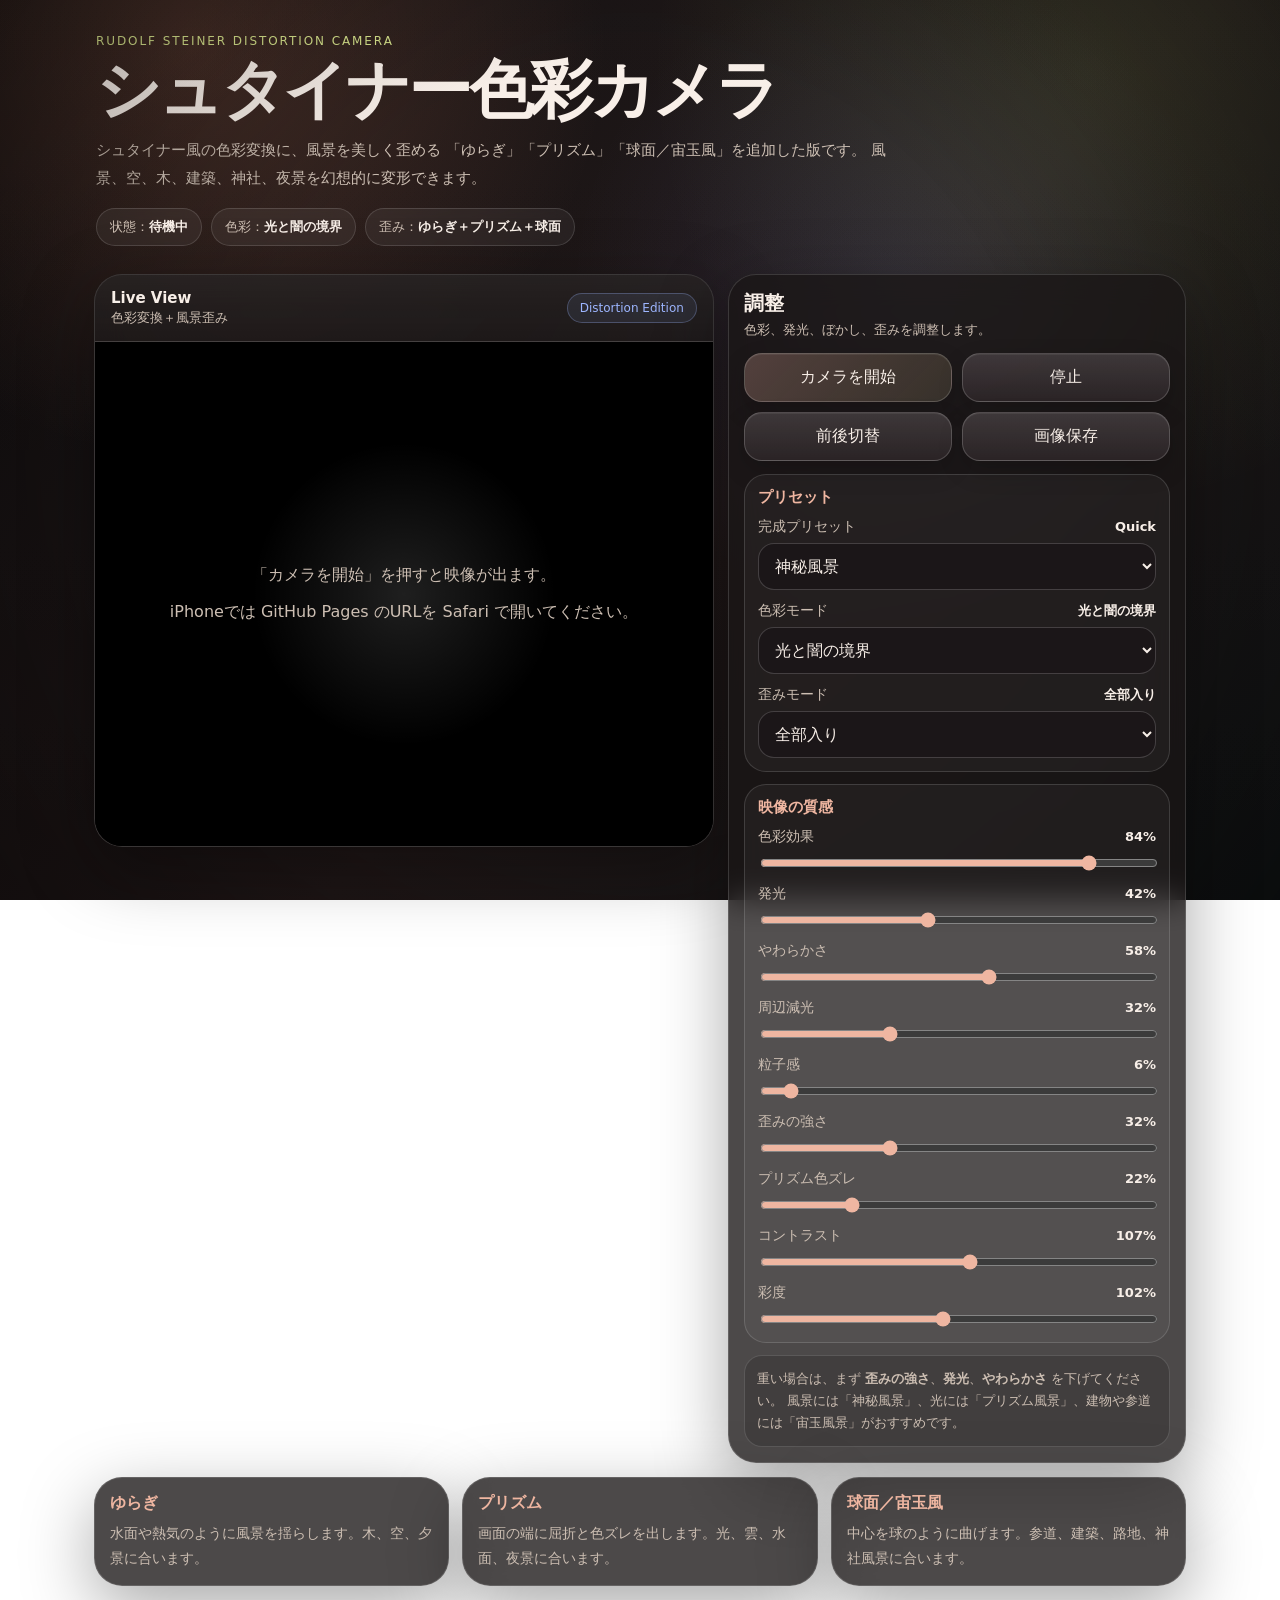
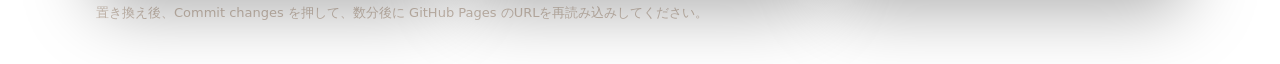
==== commit 9f8239c7: "Change greeting from 'Hello' to 'Goodbye'" ====
--- a/index.html
+++ b/index.html
@@ -3,23 +3,20 @@
 <head>
   <meta charset="utf-8">
   <meta name="viewport" content="width=device-width, initial-scale=1">
-  <title>Steiner Luminous Camera</title>
+  <title>Steiner Distortion Camera</title>
 
   <style>
     :root {
-      --bg-1: #0e0c0d;
-      --bg-2: #1d1616;
-      --bg-3: #131617;
-      --panel: rgba(24, 20, 21, 0.74);
-      --panel-strong: rgba(33, 26, 28, 0.88);
-      --line: rgba(255,255,255,0.12);
-      --line-2: rgba(255,255,255,0.18);
-      --text: #f7efe7;
-      --muted: #ccbfb4;
+      --bg1: #0d0b0c;
+      --bg2: #211818;
+      --panel: rgba(26, 22, 23, 0.78);
+      --panel2: rgba(38, 31, 33, 0.9);
+      --line: rgba(255,255,255,0.14);
+      --text: #f8efe8;
+      --muted: #cdbfb3;
       --accent: #efb6a1;
-      --accent-2: #d6df8b;
-      --good: #9dd39b;
-      --shadow: rgba(0,0,0,0.35);
+      --green: #d8e58b;
+      --blue: #9db6ff;
     }
 
     * {
@@ -29,19 +26,13 @@
     html, body {
       margin: 0;
       min-height: 100%;
-      font-family:
-        system-ui,
-        -apple-system,
-        BlinkMacSystemFont,
-        "Hiragino Sans",
-        "Yu Gothic",
-        sans-serif;
+      font-family: system-ui, -apple-system, BlinkMacSystemFont, "Hiragino Sans", "Yu Gothic", sans-serif;
       color: var(--text);
       background:
-        radial-gradient(circle at 14% 8%, rgba(255, 150, 110, 0.18), transparent 28%),
-        radial-gradient(circle at 82% 2%, rgba(177, 226, 121, 0.12), transparent 30%),
-        radial-gradient(circle at 70% 30%, rgba(111, 124, 255, 0.10), transparent 26%),
-        linear-gradient(135deg, var(--bg-1), var(--bg-2) 50%, var(--bg-3));
+        radial-gradient(circle at 15% 5%, rgba(255,150,110,0.20), transparent 30%),
+        radial-gradient(circle at 85% 8%, rgba(190,230,120,0.13), transparent 32%),
+        radial-gradient(circle at 70% 32%, rgba(120,140,255,0.11), transparent 30%),
+        linear-gradient(135deg, var(--bg1), var(--bg2) 56%, #101314);
       background-attachment: fixed;
     }
 
@@ -51,146 +42,121 @@
       inset: 0;
       pointer-events: none;
       background:
-        linear-gradient(rgba(255,255,255,0.02), rgba(255,255,255,0.00)),
-        radial-gradient(circle at center, transparent 55%, rgba(0,0,0,0.25));
-      mix-blend-mode: screen;
+        radial-gradient(circle at center, transparent 50%, rgba(0,0,0,0.32)),
+        linear-gradient(rgba(255,255,255,0.018), transparent);
     }
 
     .app {
-      width: min(1100px, 100%);
+      width: min(1120px, 100%);
       margin: 0 auto;
-      padding: 16px;
-    }
-
-    .hero {
+      padding: 14px;
+    }
+
+    header {
       padding: 20px 2px 12px;
     }
 
     .eyebrow {
       margin: 0 0 10px;
+      color: var(--green);
       font-size: 12px;
       letter-spacing: 0.16em;
       text-transform: uppercase;
-      color: var(--accent-2);
     }
 
     h1 {
       margin: 0;
-      font-size: clamp(30px, 8vw, 62px);
+      font-size: clamp(31px, 8vw, 64px);
       line-height: 1.02;
-      letter-spacing: -0.05em;
-      font-weight: 800;
+      letter-spacing: -0.055em;
     }
 
     .lead {
       margin: 14px 0 0;
-      max-width: 780px;
+      color: var(--muted);
       line-height: 1.85;
-      color: var(--muted);
+      max-width: 800px;
       font-size: 15px;
     }
 
-    .status-row {
+    .chips {
       display: flex;
       flex-wrap: wrap;
-      gap: 10px;
-      margin-top: 16px;
+      gap: 9px;
+      margin-top: 15px;
     }
 
     .chip {
-      display: inline-flex;
-      align-items: center;
-      gap: 8px;
-      padding: 10px 14px;
+      padding: 9px 13px;
+      border: 1px solid var(--line);
       border-radius: 999px;
-      background: rgba(255,255,255,0.06);
-      border: 1px solid var(--line);
       color: var(--muted);
+      background: rgba(255,255,255,0.055);
       backdrop-filter: blur(10px);
       font-size: 13px;
     }
 
     .chip strong {
       color: var(--text);
-      font-weight: 700;
-    }
-
-    .dot {
-      width: 9px;
-      height: 9px;
-      border-radius: 50%;
-      background: #c9917d;
-      box-shadow: 0 0 18px rgba(255, 187, 138, 0.6);
     }
 
     .layout {
       display: grid;
-      grid-template-columns: 1.18fr 0.82fr;
-      gap: 16px;
-      margin-top: 18px;
+      grid-template-columns: 1.15fr 0.85fr;
+      gap: 14px;
+      margin-top: 16px;
       align-items: start;
     }
 
-    .viewer-card,
-    .control-card,
-    .note-card {
+    .viewer,
+    .panel,
+    .note {
       border: 1px solid var(--line);
+      border-radius: 28px;
       background: var(--panel);
-      border-radius: 28px;
-      box-shadow: 0 24px 70px var(--shadow);
       backdrop-filter: blur(16px);
-    }
-
-    .viewer-card {
+      box-shadow: 0 22px 70px rgba(0,0,0,0.34);
+    }
+
+    .viewer {
       overflow: hidden;
-      position: relative;
-    }
-
-    .viewer-topbar {
+    }
+
+    .viewer-top {
       display: flex;
       justify-content: space-between;
       align-items: center;
       gap: 10px;
       padding: 14px 16px;
       border-bottom: 1px solid var(--line);
-      background: linear-gradient(180deg, rgba(255,255,255,0.04), rgba(255,255,255,0.01));
-    }
-
-    .viewer-title {
-      font-size: 14px;
+      background: linear-gradient(180deg, rgba(255,255,255,0.05), rgba(255,255,255,0.01));
+    }
+
+    .viewer-top strong {
+      display: block;
+      font-size: 15px;
+    }
+
+    .viewer-top span {
       color: var(--muted);
-    }
-
-    .viewer-title strong {
-      color: var(--text);
-      font-size: 15px;
+      font-size: 13px;
     }
 
     .badge {
+      color: var(--blue);
+      border: 1px solid rgba(157,182,255,0.28);
+      background: rgba(157,182,255,0.09);
+      border-radius: 999px;
+      padding: 7px 12px;
       font-size: 12px;
-      color: var(--good);
-      border: 1px solid rgba(157, 211, 155, 0.24);
-      background: rgba(157, 211, 155, 0.08);
-      padding: 7px 12px;
-      border-radius: 999px;
+      white-space: nowrap;
     }
 
     .stage {
       position: relative;
-      background:
-        radial-gradient(circle at center, rgba(255,255,255,0.06), transparent 34%),
-        #000;
       min-height: 56vh;
+      background: #000;
       overflow: hidden;
-    }
-
-    .stage::after {
-      content: "";
-      position: absolute;
-      inset: 0;
-      pointer-events: none;
-      background:
-        radial-gradient(circle at center, transparent 42%, rgba(0,0,0,0.18) 100%);
     }
 
     video {
@@ -211,45 +177,37 @@
       place-items: center;
       text-align: center;
       padding: 26px;
+      line-height: 1.8;
       color: var(--muted);
-      line-height: 1.85;
       background:
-        radial-gradient(circle at center, rgba(255,255,255,0.12), transparent 40%),
-        rgba(0,0,0,0.74);
+        radial-gradient(circle at center, rgba(255,255,255,0.12), transparent 38%),
+        rgba(0,0,0,0.76);
     }
 
     .placeholder.hidden {
       display: none;
     }
 
-    .control-card {
-      padding: 16px;
-    }
-
-    .section-title {
-      display: flex;
-      align-items: center;
-      justify-content: space-between;
-      gap: 10px;
-      margin-bottom: 14px;
-    }
-
-    .section-title h2 {
-      margin: 0;
+    .panel {
+      padding: 15px;
+    }
+
+    .panel h2 {
+      margin: 0 0 4px;
       font-size: 20px;
     }
 
-    .section-title p {
-      margin: 0;
+    .sub {
+      margin: 0 0 14px;
       color: var(--muted);
       font-size: 13px;
     }
 
-    .button-grid {
+    .buttons {
       display: grid;
-      grid-template-columns: repeat(2, 1fr);
+      grid-template-columns: 1fr 1fr;
       gap: 10px;
-      margin-bottom: 14px;
+      margin-bottom: 13px;
     }
 
     button,
@@ -259,18 +217,15 @@
     }
 
     button {
-      appearance: none;
-      border: 1px solid var(--line-2);
+      border: 1px solid rgba(255,255,255,0.18);
       border-radius: 18px;
-      padding: 13px 14px;
+      padding: 13px 12px;
       color: var(--text);
-      cursor: pointer;
       background:
         linear-gradient(180deg, rgba(255,255,255,0.12), rgba(255,255,255,0.03)),
-        var(--panel-strong);
-      box-shadow:
-        inset 0 1px 0 rgba(255,255,255,0.06),
-        0 10px 24px rgba(0,0,0,0.16);
+        var(--panel2);
+      cursor: pointer;
+      box-shadow: inset 0 1px rgba(255,255,255,0.06), 0 10px 24px rgba(0,0,0,0.18);
     }
 
     button:active {
@@ -279,36 +234,35 @@
 
     .primary {
       background:
-        linear-gradient(180deg, rgba(255,255,255,0.14), rgba(255,255,255,0.04)),
-        linear-gradient(135deg, rgba(255, 190, 170, 0.18), rgba(181, 226, 121, 0.08)),
-        var(--panel-strong);
-    }
-
-    .control-group {
-      margin-top: 14px;
-      padding: 14px;
+        linear-gradient(135deg, rgba(239,182,161,0.23), rgba(216,229,139,0.10)),
+        var(--panel2);
+    }
+
+    .group {
+      margin-top: 12px;
+      padding: 13px;
+      border: 1px solid var(--line);
       border-radius: 22px;
-      border: 1px solid var(--line);
       background: rgba(255,255,255,0.04);
     }
 
-    .control-group h3 {
-      margin: 0 0 12px;
+    .group h3 {
+      margin: 0 0 11px;
+      color: var(--accent);
       font-size: 15px;
-      color: var(--accent);
     }
 
     .control {
       display: grid;
-      gap: 8px;
+      gap: 7px;
       margin-top: 12px;
     }
 
-    .control:first-child {
+    .control:first-of-type {
       margin-top: 0;
     }
 
-    .label-row {
+    .row {
       display: flex;
       justify-content: space-between;
       align-items: center;
@@ -317,67 +271,67 @@
       font-size: 14px;
     }
 
-    .label-row strong {
+    .row strong {
       color: var(--text);
-      font-size: 13px;
       min-width: 54px;
       text-align: right;
+      font-size: 13px;
     }
 
     select {
       width: 100%;
-      border: 1px solid var(--line-2);
+      padding: 12px;
       border-radius: 16px;
-      padding: 12px;
+      border: 1px solid rgba(255,255,255,0.18);
       color: var(--text);
-      background: rgba(27, 22, 24, 0.9);
+      background: rgba(28, 22, 24, 0.96);
     }
 
     input[type="range"] {
       width: 100%;
-      accent-color: #f0b49d;
+      accent-color: #efb6a1;
     }
 
     .tips {
+      margin-top: 12px;
+      padding: 12px;
+      border-radius: 18px;
+      border: 1px solid var(--line);
+      color: var(--muted);
+      line-height: 1.7;
+      background: rgba(0,0,0,0.15);
+      font-size: 13px;
+    }
+
+    .notes {
+      display: grid;
+      grid-template-columns: repeat(3, 1fr);
+      gap: 13px;
       margin-top: 14px;
-      padding: 12px 13px;
-      border-radius: 18px;
+    }
+
+    .note {
+      padding: 15px;
+    }
+
+    .note h3 {
+      margin: 0 0 7px;
+      color: var(--accent);
+      font-size: 16px;
+    }
+
+    .note p {
+      margin: 0;
+      color: var(--muted);
+      line-height: 1.75;
+      font-size: 14px;
+    }
+
+    footer {
+      padding: 16px 2px 26px;
       color: var(--muted);
       font-size: 13px;
       line-height: 1.7;
-      border: 1px solid var(--line);
-      background: rgba(0,0,0,0.14);
-    }
-
-    .note-grid {
-      display: grid;
-      grid-template-columns: repeat(3, 1fr);
-      gap: 14px;
-      margin-top: 16px;
-    }
-
-    .note-card {
-      padding: 16px;
-    }
-
-    .note-card h3 {
-      margin: 0 0 8px;
-      color: var(--accent);
-      font-size: 16px;
-    }
-
-    .note-card p {
-      margin: 0;
-      color: var(--muted);
-      line-height: 1.8;
-      font-size: 14px;
-    }
-
-    .footer {
-      padding: 18px 2px 24px;
-      color: var(--muted);
-      font-size: 13px;
-      line-height: 1.8;
     }
 
     @media (max-width: 920px) {
@@ -385,55 +339,50 @@
         grid-template-columns: 1fr;
       }
 
-      .note-grid {
+      .notes {
         grid-template-columns: 1fr;
       }
     }
 
     @media (max-width: 640px) {
-      .button-grid {
-        grid-template-columns: 1fr 1fr;
-      }
-
-      .app {
-        padding: 12px;
-      }
-
       .stage,
       canvas {
         min-height: 50vh;
       }
+
+      .buttons {
+        grid-template-columns: 1fr 1fr;
+      }
     }
   </style>
 </head>
 
 <body>
   <main class="app">
-    <section class="hero">
-      <p class="eyebrow">Rudolf Steiner Luminous Camera</p>
+    <header>
+      <p class="eyebrow">Rudolf Steiner Distortion Camera</p>
       <h1>シュタイナー色彩カメラ</h1>
       <p class="lead">
-        ルドルフ・シュタイナーの色彩観をモチーフに、
-        カメラ映像を「像／影の色」「輝きの色」として変換し、
-        発光、やわらかいぼけ、周辺減光、粒子感を加えて
-        より作品的な映像にする実験的カメラです。
+        シュタイナー風の色彩変換に、風景を美しく歪める
+        「ゆらぎ」「プリズム」「球面／宙玉風」を追加した版です。
+        風景、空、木、建築、神社、夜景を幻想的に変形できます。
       </p>
 
-      <div class="status-row">
-        <div class="chip"><span class="dot"></span><strong id="statusText">待機中</strong></div>
-        <div class="chip">現在モード：<strong id="currentModeLabel">光と闇の境界</strong></div>
-        <div class="chip">推奨：<strong>Safariで使用</strong></div>
+      <div class="chips">
+        <div class="chip">状態：<strong id="statusText">待機中</strong></div>
+        <div class="chip">色彩：<strong id="modeLabel">光と闇の境界</strong></div>
+        <div class="chip">歪み：<strong id="distortionLabel">ゆらぎ＋プリズム＋球面</strong></div>
       </div>
-    </section>
+    </header>
 
     <section class="layout">
-      <div class="viewer-card">
-        <div class="viewer-topbar">
-          <div class="viewer-title">
-            <strong>Live View</strong><br>
-            リアルタイム色彩変換ビュー
+      <div class="viewer">
+        <div class="viewer-top">
+          <div>
+            <strong>Live View</strong>
+            <span>色彩変換＋風景歪み</span>
           </div>
-          <div class="badge">Luminous Edition</div>
+          <div class="badge">Distortion Edition</div>
         </div>
 
         <div class="stage">
@@ -442,162 +391,148 @@
 
           <div id="placeholder" class="placeholder">
             <div>
-              <p style="margin:0 0 8px;">「カメラを開始」を押すと、ここに映像が出ます。</p>
-              <p style="margin:0;">
-                iPhoneでは GitHub Pages のURLを <strong>Safari</strong> で開くと安定しやすいです。
-              </p>
+              <p style="margin:0 0 8px;">「カメラを開始」を押すと映像が出ます。</p>
+              <p style="margin:0;">iPhoneでは GitHub Pages のURLを Safari で開いてください。</p>
             </div>
           </div>
         </div>
       </div>
 
-      <aside class="control-card">
-        <div class="section-title">
-          <div>
-            <h2>調整</h2>
-            <p>見た目と質感を細かく整えます</p>
-          </div>
-        </div>
-
-        <div class="button-grid">
+      <aside class="panel">
+        <h2>調整</h2>
+        <p class="sub">色彩、発光、ぼかし、歪みを調整します。</p>
+
+        <div class="buttons">
           <button id="startButton" class="primary">カメラを開始</button>
           <button id="stopButton">停止</button>
-          <button id="switchButton">前後カメラ切替</button>
+          <button id="switchButton">前後切替</button>
           <button id="snapshotButton">画像保存</button>
         </div>
 
-        <div class="control-group">
+        <div class="group">
           <h3>プリセット</h3>
 
           <label class="control">
-            <div class="label-row">
+            <div class="row">
               <span>完成プリセット</span>
               <strong>Quick</strong>
             </div>
             <select id="presetSelect">
-              <option value="mystic">神秘の光</option>
-              <option value="tender">柔らかな魂</option>
-              <option value="vital">緑の生命</option>
-              <option value="radiant">輝きの色</option>
-              <option value="cinema">静かな映画調</option>
-              <option value="clear">整ったナチュラル</option>
+              <option value="landscapeMystic">神秘風景</option>
+              <option value="prismLandscape">プリズム風景</option>
+              <option value="soratama">宙玉風景</option>
+              <option value="forestBreath">森の呼吸</option>
+              <option value="cinemaQuiet">静かな映画調</option>
+              <option value="clear">歪み少なめ</option>
             </select>
           </label>
 
           <label class="control">
-            <div class="label-row">
+            <div class="row">
               <span>色彩モード</span>
-              <strong id="modeNameMini">光と闇の境界</strong>
+              <strong id="modeMini">光と闇の境界</strong>
             </div>
             <select id="modeSelect">
+              <option value="boundary">光と闇の境界</option>
               <option value="imageColors">像／影の色</option>
               <option value="shiningColors">輝きの色</option>
               <option value="soulRose">桃色の魂</option>
-              <option value="boundary">光と闇の境界</option>
               <option value="greenLife">緑の生命</option>
               <option value="normal">通常カメラ</option>
             </select>
           </label>
+
+          <label class="control">
+            <div class="row">
+              <span>歪みモード</span>
+              <strong id="distortionMini">全部入り</strong>
+            </div>
+            <select id="distortionSelect">
+              <option value="all">全部入り</option>
+              <option value="ripple">ゆらぎ</option>
+              <option value="prism">プリズム</option>
+              <option value="sphere">球面／宙玉風</option>
+              <option value="none">歪みなし</option>
+            </select>
+          </label>
         </div>
 
-        <div class="control-group">
+        <div class="group">
           <h3>映像の質感</h3>
 
           <label class="control">
-            <div class="label-row">
-              <span>色彩効果</span>
-              <strong id="intensityOut">82%</strong>
-            </div>
+            <div class="row"><span>色彩効果</span><strong id="intensityOut">82%</strong></div>
             <input id="intensitySlider" type="range" min="0" max="100" value="82">
           </label>
 
           <label class="control">
-            <div class="label-row">
-              <span>発光（Bloom）</span>
-              <strong id="bloomOut">38%</strong>
-            </div>
+            <div class="row"><span>発光</span><strong id="bloomOut">38%</strong></div>
             <input id="bloomSlider" type="range" min="0" max="100" value="38">
           </label>
 
           <label class="control">
-            <div class="label-row">
-              <span>やわらかさ</span>
-              <strong id="softnessOut">62%</strong>
-            </div>
-            <input id="softnessSlider" type="range" min="0" max="100" value="62">
+            <div class="row"><span>やわらかさ</span><strong id="softOut">56%</strong></div>
+            <input id="softSlider" type="range" min="0" max="100" value="56">
           </label>
 
           <label class="control">
-            <div class="label-row">
-              <span>周辺減光</span>
-              <strong id="vignetteOut">26%</strong>
-            </div>
-            <input id="vignetteSlider" type="range" min="0" max="100" value="26">
+            <div class="row"><span>周辺減光</span><strong id="vignetteOut">28%</strong></div>
+            <input id="vignetteSlider" type="range" min="0" max="100" value="28">
           </label>
 
           <label class="control">
-            <div class="label-row">
-              <span>粒子感</span>
-              <strong id="grainOut">7%</strong>
-            </div>
-            <input id="grainSlider" type="range" min="0" max="100" value="7">
+            <div class="row"><span>粒子感</span><strong id="grainOut">6%</strong></div>
+            <input id="grainSlider" type="range" min="0" max="100" value="6">
           </label>
 
           <label class="control">
-            <div class="label-row">
-              <span>コントラスト</span>
-              <strong id="contrastOut">106%</strong>
-            </div>
+            <div class="row"><span>歪みの強さ</span><strong id="distortOut">32%</strong></div>
+            <input id="distortSlider" type="range" min="0" max="100" value="32">
+          </label>
+
+          <label class="control">
+            <div class="row"><span>プリズム色ズレ</span><strong id="prismOut">24%</strong></div>
+            <input id="prismSlider" type="range" min="0" max="100" value="24">
+          </label>
+
+          <label class="control">
+            <div class="row"><span>コントラスト</span><strong id="contrastOut">106%</strong></div>
             <input id="contrastSlider" type="range" min="70" max="140" value="106">
           </label>
 
           <label class="control">
-            <div class="label-row">
-              <span>彩度</span>
-              <strong id="saturationOut">104%</strong>
-            </div>
+            <div class="row"><span>彩度</span><strong id="saturationOut">104%</strong></div>
             <input id="saturationSlider" type="range" min="70" max="140" value="104">
           </label>
         </div>
 
         <div class="tips">
-          重いと感じたら、
-          <strong>発光</strong> と <strong>やわらかさ</strong> を少し下げると軽くなります。
-          人物には「柔らかな魂」、風景には「神秘の光」や「緑の生命」がおすすめです。
+          重い場合は、まず <strong>歪みの強さ</strong>、<strong>発光</strong>、<strong>やわらかさ</strong> を下げてください。
+          風景には「神秘風景」、光には「プリズム風景」、建物や参道には「宙玉風景」がおすすめです。
         </div>
       </aside>
     </section>
 
-    <section class="note-grid">
-      <article class="note-card">
-        <h3>像／影の色</h3>
-        <p>
-          黒・緑・桃色・白の方向へ明暗を移し、
-          形と影が絵画的な色面として見えるようにします。
-        </p>
+    <section class="notes">
+      <article class="note">
+        <h3>ゆらぎ</h3>
+        <p>水面や熱気のように風景を揺らします。木、空、夕景に合います。</p>
       </article>
 
-      <article class="note-card">
-        <h3>輝きの色</h3>
-        <p>
-          青・赤・黄の流れで、影から光へ移る発色を強調します。
-          発光感と相性がよいモードです。
-        </p>
+      <article class="note">
+        <h3>プリズム</h3>
+        <p>画面の端に屈折と色ズレを出します。光、雲、水面、夜景に合います。</p>
       </article>
 
-      <article class="note-card">
-        <h3>仕上げ効果</h3>
-        <p>
-          Bloom、Soft Focus、Vignette、Grain により、
-          ただの色変換ではなく作品らしい空気感を加えます。
-        </p>
+      <article class="note">
+        <h3>球面／宙玉風</h3>
+        <p>中心を球のように曲げます。参道、建築、路地、神社風景に合います。</p>
       </article>
     </section>
 
-    <div class="footer">
-      GitHub Pages に反映したら、公開URLを Safari で開いて使ってください。
-      保存画像には現在の見た目がそのまま書き出されます。
-    </div>
+    <footer>
+      置き換え後、Commit changes を押して、数分後に GitHub Pages のURLを再読み込みしてください。
+    </footer>
   </main>
 
   <script>
@@ -612,129 +547,168 @@
 
     const presetSelect = document.getElementById("presetSelect");
     const modeSelect = document.getElementById("modeSelect");
+    const distortionSelect = document.getElementById("distortionSelect");
 
     const statusText = document.getElementById("statusText");
-    const currentModeLabel = document.getElementById("currentModeLabel");
-    const modeNameMini = document.getElementById("modeNameMini");
+    const modeLabel = document.getElementById("modeLabel");
+    const modeMini = document.getElementById("modeMini");
+    const distortionLabel = document.getElementById("distortionLabel");
+    const distortionMini = document.getElementById("distortionMini");
 
     const sliders = {
       intensity: document.getElementById("intensitySlider"),
       bloom: document.getElementById("bloomSlider"),
-      softness: document.getElementById("softnessSlider"),
+      soft: document.getElementById("softSlider"),
       vignette: document.getElementById("vignetteSlider"),
       grain: document.getElementById("grainSlider"),
+      distort: document.getElementById("distortSlider"),
+      prism: document.getElementById("prismSlider"),
       contrast: document.getElementById("contrastSlider"),
       saturation: document.getElementById("saturationSlider")
     };
 
-    const outputs = {
+    const outs = {
       intensity: document.getElementById("intensityOut"),
       bloom: document.getElementById("bloomOut"),
-      softness: document.getElementById("softnessOut"),
+      soft: document.getElementById("softOut"),
       vignette: document.getElementById("vignetteOut"),
       grain: document.getElementById("grainOut"),
+      distort: document.getElementById("distortOut"),
+      prism: document.getElementById("prismOut"),
       contrast: document.getElementById("contrastOut"),
       saturation: document.getElementById("saturationOut")
     };
 
-    const mainCtx = canvas.getContext("2d", { willReadFrequently: true });
+    const ctx = canvas.getContext("2d", { willReadFrequently: true });
 
     const srcCanvas = document.createElement("canvas");
     const srcCtx = srcCanvas.getContext("2d", { willReadFrequently: true });
 
-    const fxCanvas = document.createElement("canvas");
-    const fxCtx = fxCanvas.getContext("2d", { willReadFrequently: true });
+    const colorCanvas = document.createElement("canvas");
+    const colorCtx = colorCanvas.getContext("2d", { willReadFrequently: true });
+
+    const distortCanvas = document.createElement("canvas");
+    const distortCtx = distortCanvas.getContext("2d", { willReadFrequently: true });
 
     const bloomCanvas = document.createElement("canvas");
     const bloomCtx = bloomCanvas.getContext("2d");
 
-    const grainCanvas = document.createElement("canvas");
-    const grainCtx = grainCanvas.getContext("2d");
+    const noiseCanvas = document.createElement("canvas");
+    const noiseCtx = noiseCanvas.getContext("2d");
 
     let stream = null;
     let animationId = null;
     let facingMode = "environment";
-    let frameCount = 0;
+    let frame = 0;
 
     const state = {
       mode: "boundary",
+      distortion: "all",
       intensity: 0.82,
       bloom: 0.38,
-      softness: 0.62,
-      vignette: 0.26,
-      grain: 0.07,
+      soft: 0.56,
+      vignette: 0.28,
+      grain: 0.06,
+      distort: 0.32,
+      prism: 0.24,
       contrast: 1.06,
       saturation: 1.04
     };
 
-    const modeLabels = {
+    const modeNames = {
+      boundary: "光と闇の境界",
       imageColors: "像／影の色",
       shiningColors: "輝きの色",
       soulRose: "桃色の魂",
-      boundary: "光と闇の境界",
       greenLife: "緑の生命",
       normal: "通常カメラ"
     };
 
+    const distortionNames = {
+      all: "ゆらぎ＋プリズム＋球面",
+      ripple: "ゆらぎ",
+      prism: "プリズム",
+      sphere: "球面／宙玉風",
+      none: "歪みなし"
+    };
+
     const presets = {
-      mystic: {
+      landscapeMystic: {
         mode: "boundary",
+        distortion: "all",
         intensity: 0.84,
         bloom: 0.42,
-        softness: 0.66,
+        soft: 0.58,
         vignette: 0.32,
         grain: 0.06,
-        contrast: 1.08,
+        distort: 0.32,
+        prism: 0.22,
+        contrast: 1.07,
         saturation: 1.02
       },
-      tender: {
-        mode: "soulRose",
+      prismLandscape: {
+        mode: "shiningColors",
+        distortion: "prism",
+        intensity: 0.78,
+        bloom: 0.55,
+        soft: 0.35,
+        vignette: 0.18,
+        grain: 0.04,
+        distort: 0.24,
+        prism: 0.58,
+        contrast: 1.06,
+        saturation: 1.12
+      },
+      soratama: {
+        mode: "greenLife",
+        distortion: "sphere",
         intensity: 0.74,
-        bloom: 0.30,
-        softness: 0.82,
-        vignette: 0.18,
-        grain: 0.03,
-        contrast: 1.00,
-        saturation: 1.03
+        bloom: 0.26,
+        soft: 0.48,
+        vignette: 0.38,
+        grain: 0.04,
+        distort: 0.58,
+        prism: 0.10,
+        contrast: 1.04,
+        saturation: 1.08
       },
-      vital: {
+      forestBreath: {
         mode: "greenLife",
-        intensity: 0.76,
+        distortion: "ripple",
+        intensity: 0.78,
         bloom: 0.24,
-        softness: 0.52,
-        vignette: 0.20,
+        soft: 0.62,
+        vignette: 0.22,
         grain: 0.05,
-        contrast: 1.05,
+        distort: 0.36,
+        prism: 0.06,
+        contrast: 1.02,
         saturation: 1.10
       },
-      radiant: {
-        mode: "shiningColors",
-        intensity: 0.80,
-        bloom: 0.52,
-        softness: 0.42,
-        vignette: 0.16,
-        grain: 0.04,
-        contrast: 1.06,
-        saturation: 1.08
-      },
-      cinema: {
+      cinemaQuiet: {
         mode: "boundary",
-        intensity: 0.66,
+        distortion: "ripple",
+        intensity: 0.62,
         bloom: 0.18,
-        softness: 0.30,
-        vignette: 0.42,
-        grain: 0.12,
+        soft: 0.28,
+        vignette: 0.44,
+        grain: 0.13,
+        distort: 0.14,
+        prism: 0.04,
         contrast: 1.12,
         saturation: 0.94
       },
       clear: {
         mode: "normal",
-        intensity: 0.18,
+        distortion: "none",
+        intensity: 0.0,
         bloom: 0.12,
-        softness: 0.18,
-        vignette: 0.12,
+        soft: 0.16,
+        vignette: 0.14,
         grain: 0.02,
-        contrast: 1.03,
+        distort: 0.0,
+        prism: 0.0,
+        contrast: 1.02,
         saturation: 1.02
       }
     };
@@ -744,13 +718,16 @@
     switchButton.addEventListener("click", switchCamera);
     snapshotButton.addEventListener("click", saveSnapshot);
 
-    presetSelect.addEventListener("change", () => {
-      applyPreset(presetSelect.value);
-    });
+    presetSelect.addEventListener("change", () => applyPreset(presetSelect.value));
 
     modeSelect.addEventListener("change", () => {
       state.mode = modeSelect.value;
-      updateModeLabels();
+      updateLabels();
+    });
+
+    distortionSelect.addEventListener("change", () => {
+      state.distortion = distortionSelect.value;
+      updateLabels();
     });
 
     Object.entries(sliders).forEach(([key, slider]) => {
@@ -760,12 +737,20 @@
       });
     });
 
+    function applyPreset(name) {
+      Object.assign(state, presets[name]);
+      syncStateToSliders();
+      updateLabels();
+    }
+
     function syncSlidersToState() {
       state.intensity = Number(sliders.intensity.value) / 100;
       state.bloom = Number(sliders.bloom.value) / 100;
-      state.softness = Number(sliders.softness.value) / 100;
+      state.soft = Number(sliders.soft.value) / 100;
       state.vignette = Number(sliders.vignette.value) / 100;
       state.grain = Number(sliders.grain.value) / 100;
+      state.distort = Number(sliders.distort.value) / 100;
+      state.prism = Number(sliders.prism.value) / 100;
       state.contrast = Number(sliders.contrast.value) / 100;
       state.saturation = Number(sliders.saturation.value) / 100;
     }
@@ -773,37 +758,41 @@
     function syncStateToSliders() {
       sliders.intensity.value = Math.round(state.intensity * 100);
       sliders.bloom.value = Math.round(state.bloom * 100);
-      sliders.softness.value = Math.round(state.softness * 100);
+      sliders.soft.value = Math.round(state.soft * 100);
       sliders.vignette.value = Math.round(state.vignette * 100);
       sliders.grain.value = Math.round(state.grain * 100);
+      sliders.distort.value = Math.round(state.distort * 100);
+      sliders.prism.value = Math.round(state.prism * 100);
       sliders.contrast.value = Math.round(state.contrast * 100);
       sliders.saturation.value = Math.round(state.saturation * 100);
+
       modeSelect.value = state.mode;
+      distortionSelect.value = state.distortion;
+
       updateOutputs();
-      updateModeLabels();
     }
 
     function updateOutputs() {
-      outputs.intensity.textContent = `${Math.round(state.intensity * 100)}%`;
-      outputs.bloom.textContent = `${Math.round(state.bloom * 100)}%`;
-      outputs.softness.textContent = `${Math.round(state.softness * 100)}%`;
-      outputs.vignette.textContent = `${Math.round(state.vignette * 100)}%`;
-      outputs.grain.textContent = `${Math.round(state.grain * 100)}%`;
-      outputs.contrast.textContent = `${Math.round(state.contrast * 100)}%`;
-      outputs.saturation.textContent = `${Math.round(state.saturation * 100)}%`;
-    }
-
-    function updateModeLabels() {
-      const label = modeLabels[state.mode] || "通常カメラ";
-      currentModeLabel.textContent = label;
-      modeNameMini.textContent = label;
-    }
-
-    function applyPreset(name) {
-      const preset = presets[name];
-      if (!preset) return;
-      Object.assign(state, preset);
-      syncStateToSliders();
+      outs.intensity.textContent = Math.round(state.intensity * 100) + "%";
+      outs.bloom.textContent = Math.round(state.bloom * 100) + "%";
+      outs.soft.textContent = Math.round(state.soft * 100) + "%";
+      outs.vignette.textContent = Math.round(state.vignette * 100) + "%";
+      outs.grain.textContent = Math.round(state.grain * 100) + "%";
+      outs.distort.textContent = Math.round(state.distort * 100) + "%";
+      outs.prism.textContent = Math.round(state.prism * 100) + "%";
+      outs.contrast.textContent = Math.round(state.contrast * 100) + "%";
+      outs.saturation.textContent = Math.round(state.saturation * 100) + "%";
+    }
+
+    function updateLabels() {
+      const modeName = modeNames[state.mode] || "通常カメラ";
+      const distortionName = distortionNames[state.distortion] || "歪みなし";
+
+      modeLabel.textContent = modeName;
+      modeMini.textContent = modeName;
+
+      distortionLabel.textContent = distortionName;
+      distortionMini.textContent = state.distortion === "all" ? "全部入り" : distortionName;
     }
 
     async function startCamera() {
@@ -829,13 +818,13 @@
 
         placeholder.classList.add("hidden");
         statusText.textContent = "カメラ動作中";
-        resizePipelines();
-        buildNoise();
+        resizeCanvases();
+        makeNoise();
         renderLoop();
       } catch (error) {
         console.error(error);
         statusText.textContent = "起動失敗";
-        alert("カメラを起動できませんでした。Safariで公開URLを開き、カメラ許可を確認してください。");
+        alert("カメラを起動できませんでした。Safariで開き、カメラ許可を確認してください。");
       }
     }
 
@@ -859,52 +848,56 @@
       await startCamera();
     }
 
-    function resizePipelines() {
-      const videoWidth = video.videoWidth || 1280;
-      const videoHeight = video.videoHeight || 960;
-
-      const maxWidth = 960;
-      const scale = Math.min(1, maxWidth / videoWidth);
-
-      const width = Math.round(videoWidth * scale);
-      const height = Math.round(videoHeight * scale);
-
-      canvas.width = width;
-      canvas.height = height;
-
-      srcCanvas.width = width;
-      srcCanvas.height = height;
-
-      fxCanvas.width = width;
-      fxCanvas.height = height;
-
-      bloomCanvas.width = Math.max(1, Math.round(width / 4));
-      bloomCanvas.height = Math.max(1, Math.round(height / 4));
+    function resizeCanvases() {
+      const vw = video.videoWidth || 1280;
+      const vh = video.videoHeight || 960;
+
+      const maxWidth = 760;
+      const scale = Math.min(1, maxWidth / vw);
+
+      const w = Math.round(vw * scale);
+      const h = Math.round(vh * scale);
+
+      canvas.width = w;
+      canvas.height = h;
+
+      srcCanvas.width = w;
+      srcCanvas.height = h;
+
+      colorCanvas.width = w;
+      colorCanvas.height = h;
+
+      distortCanvas.width = w;
+      distortCanvas.height = h;
+
+      bloomCanvas.width = Math.max(1, Math.round(w / 4));
+      bloomCanvas.height = Math.max(1, Math.round(h / 4));
     }
 
     function renderLoop() {
       if (!stream) return;
 
-      frameCount += 1;
-
-      const vw = video.videoWidth || 1280;
-      const vh = video.videoHeight || 960;
-
-      if (!canvas.width || !canvas.height || Math.abs((canvas.width / canvas.height) - (vw / vh)) > 0.02) {
-        resizePipelines();
-        buildNoise();
-      }
-
-      srcCtx.drawImage(video, 0, 0, srcCanvas.width, srcCanvas.height);
-
-      const frame = srcCtx.getImageData(0, 0, srcCanvas.width, srcCanvas.height);
-      applyPixelFilter(frame.data);
-      fxCtx.putImageData(frame, 0, 0);
-
-      mainCtx.clearRect(0, 0, canvas.width, canvas.height);
-      mainCtx.drawImage(fxCanvas, 0, 0);
-
-      applySoftFocus();
+      frame += 1;
+
+      const w = canvas.width;
+      const h = canvas.height;
+
+      srcCtx.drawImage(video, 0, 0, w, h);
+
+      const colorFrame = srcCtx.getImageData(0, 0, w, h);
+      applyColorFilter(colorFrame.data);
+      colorCtx.putImageData(colorFrame, 0, 0);
+
+      if (state.distortion === "none" || state.distort <= 0.01) {
+        ctx.clearRect(0, 0, w, h);
+        ctx.drawImage(colorCanvas, 0, 0);
+      } else {
+        applyDistortion(w, h);
+        ctx.clearRect(0, 0, w, h);
+        ctx.drawImage(distortCanvas, 0, 0);
+      }
+
+      applySoft();
       applyBloom();
       applyVignette();
       applyGrain();
@@ -912,64 +905,196 @@
       animationId = requestAnimationFrame(renderLoop);
     }
 
-    function applySoftFocus() {
-      if (state.softness <= 0.01) return;
-
-      const blurPx = 0.5 + state.softness * 2.8;
-      const alpha = 0.08 + state.softness * 0.18;
-
-      mainCtx.save();
-      mainCtx.globalAlpha = alpha;
-      mainCtx.filter = `blur(${blurPx.toFixed(2)}px)`;
-      mainCtx.drawImage(fxCanvas, 0, 0, canvas.width, canvas.height);
-      mainCtx.restore();
+    function applyColorFilter(data) {
+      for (let i = 0; i < data.length; i += 4) {
+        const r = data[i];
+        const g = data[i + 1];
+        const b = data[i + 2];
+
+        let mapped;
+
+        if (state.mode === "boundary") {
+          mapped = boundaryColors(r, g, b);
+        } else if (state.mode === "imageColors") {
+          mapped = imageColors(r, g, b);
+        } else if (state.mode === "shiningColors") {
+          mapped = shiningColors(r, g, b);
+        } else if (state.mode === "soulRose") {
+          mapped = soulRose(r, g, b);
+        } else if (state.mode === "greenLife") {
+          mapped = greenLife(r, g, b);
+        } else {
+          mapped = [r, g, b];
+        }
+
+        let rr = mix(r, mapped[0], state.intensity);
+        let gg = mix(g, mapped[1], state.intensity);
+        let bb = mix(b, mapped[2], state.intensity);
+
+        [rr, gg, bb] = adjustSaturation(rr, gg, bb, state.saturation);
+        [rr, gg, bb] = adjustContrast(rr, gg, bb, state.contrast);
+
+        data[i] = clamp(rr);
+        data[i + 1] = clamp(gg);
+        data[i + 2] = clamp(bb);
+      }
+    }
+
+    function applyDistortion(w, h) {
+      const src = colorCtx.getImageData(0, 0, w, h);
+      const dst = distortCtx.createImageData(w, h);
+
+      const srcData = src.data;
+      const dstData = dst.data;
+
+      const cx = w / 2;
+      const cy = h / 2;
+      const maxR = Math.sqrt(cx * cx + cy * cy);
+      const t = frame * 0.035;
+      const amount = state.distort;
+      const prismAmount = state.prism;
+
+      for (let y = 0; y < h; y++) {
+        for (let x = 0; x < w; x++) {
+          let sx = x;
+          let sy = y;
+
+          if (state.distortion === "ripple" || state.distortion === "all") {
+            const wave1 = Math.sin(y * 0.035 + t) * 18 * amount;
+            const wave2 = Math.sin((x + y) * 0.018 + t * 1.4) * 10 * amount;
+            const wave3 = Math.cos(x * 0.028 + t * 0.8) * 12 * amount;
+
+            sx += wave1 + wave2;
+            sy += wave3;
+          }
+
+          if (state.distortion === "sphere" || state.distortion === "all") {
+            const dx = x - cx;
+            const dy = y - cy;
+            const r = Math.sqrt(dx * dx + dy * dy);
+            const nr = r / maxR;
+
+            if (nr < 1.0) {
+              const angle = Math.atan2(dy, dx);
+              const power = 1 + amount * 1.35;
+              const sphereR = Math.pow(nr, power) * maxR;
+              const pull = 0.72 + amount * 0.28;
+
+              sx = mix(sx, cx + Math.cos(angle) * sphereR, pull);
+              sy = mix(sy, cy + Math.sin(angle) * sphereR, pull);
+            }
+          }
+
+          if (state.distortion === "prism" || state.distortion === "all") {
+            const dx = x - cx;
+            const dy = y - cy;
+            const r = Math.sqrt(dx * dx + dy * dy);
+            const edge = Math.min(1, r / maxR);
+            const bend = edge * edge * 16 * amount;
+
+            sx += (dx / maxR) * bend;
+            sy += (dy / maxR) * bend;
+          }
+
+          const index = (y * w + x) * 4;
+
+          if (state.distortion === "prism" || state.distortion === "all") {
+            const dx = x - cx;
+            const dy = y - cy;
+            const edge = Math.min(1, Math.sqrt(dx * dx + dy * dy) / maxR);
+            const shift = edge * edge * prismAmount * 14;
+
+            const ux = dx / (Math.sqrt(dx * dx + dy * dy) || 1);
+            const uy = dy / (Math.sqrt(dx * dx + dy * dy) || 1);
+
+            const red = sample(srcData, w, h, sx + ux * shift, sy + uy * shift);
+            const green = sample(srcData, w, h, sx, sy);
+            const blue = sample(srcData, w, h, sx - ux * shift, sy - uy * shift);
+
+            dstData[index] = red[0];
+            dstData[index + 1] = green[1];
+            dstData[index + 2] = blue[2];
+            dstData[index + 3] = 255;
+          } else {
+            const c = sample(srcData, w, h, sx, sy);
+
+            dstData[index] = c[0];
+            dstData[index + 1] = c[1];
+            dstData[index + 2] = c[2];
+            dstData[index + 3] = 255;
+          }
+        }
+      }
+
+      distortCtx.putImageData(dst, 0, 0);
+    }
+
+    function sample(data, w, h, x, y) {
+      const ix = Math.max(0, Math.min(w - 1, Math.round(x)));
+      const iy = Math.max(0, Math.min(h - 1, Math.round(y)));
+      const i = (iy * w + ix) * 4;
+
+      return [
+        data[i],
+        data[i + 1],
+        data[i + 2],
+        data[i + 3]
+      ];
+    }
+
+    function applySoft() {
+      if (state.soft <= 0.01) return;
+
+      const blur = 0.5 + state.soft * 2.8;
+      const alpha = 0.07 + state.soft * 0.16;
+
+      ctx.save();
+      ctx.globalAlpha = alpha;
+      ctx.filter = "blur(" + blur.toFixed(2) + "px)";
+      ctx.drawImage(canvas, 0, 0);
+      ctx.restore();
     }
 
     function applyBloom() {
       if (state.bloom <= 0.01) return;
 
       bloomCtx.clearRect(0, 0, bloomCanvas.width, bloomCanvas.height);
-      bloomCtx.drawImage(fxCanvas, 0, 0, bloomCanvas.width, bloomCanvas.height);
-
-      const blurPx = 2 + state.bloom * 12;
-      const alpha = 0.08 + state.bloom * 0.34;
-
-      mainCtx.save();
-      mainCtx.globalCompositeOperation = "screen";
-      mainCtx.globalAlpha = alpha;
-      mainCtx.filter = `blur(${blurPx.toFixed(2)}px)`;
-      mainCtx.drawImage(bloomCanvas, 0, 0, canvas.width, canvas.height);
-      mainCtx.restore();
+      bloomCtx.drawImage(canvas, 0, 0, bloomCanvas.width, bloomCanvas.height);
+
+      ctx.save();
+      ctx.globalCompositeOperation = "screen";
+      ctx.globalAlpha = 0.08 + state.bloom * 0.34;
+      ctx.filter = "blur(" + (2 + state.bloom * 12).toFixed(2) + "px)";
+      ctx.drawImage(bloomCanvas, 0, 0, canvas.width, canvas.height);
+      ctx.restore();
     }
 
     function applyVignette() {
       if (state.vignette <= 0.01) return;
 
-      const cx = canvas.width / 2;
-      const cy = canvas.height / 2;
-      const radius = Math.max(canvas.width, canvas.height) * 0.75;
-
-      const gradient = mainCtx.createRadialGradient(
-        cx, cy, radius * 0.18,
-        cx, cy, radius
-      );
-
+      const w = canvas.width;
+      const h = canvas.height;
+      const cx = w / 2;
+      const cy = h / 2;
+      const r = Math.max(w, h) * 0.75;
       const strength = 0.12 + state.vignette * 0.42;
-      gradient.addColorStop(0, "rgba(0,0,0,0)");
-      gradient.addColorStop(0.58, `rgba(0,0,0,${(strength * 0.28).toFixed(3)})`);
-      gradient.addColorStop(1, `rgba(0,0,0,${strength.toFixed(3)})`);
-
-      mainCtx.save();
-      mainCtx.fillStyle = gradient;
-      mainCtx.fillRect(0, 0, canvas.width, canvas.height);
-      mainCtx.restore();
-    }
-
-    function buildNoise() {
-      grainCanvas.width = 220;
-      grainCanvas.height = 220;
-
-      const image = grainCtx.createImageData(grainCanvas.width, grainCanvas.height);
+
+      const grad = ctx.createRadialGradient(cx, cy, r * 0.18, cx, cy, r);
+      grad.addColorStop(0, "rgba(0,0,0,0)");
+      grad.addColorStop(0.58, "rgba(0,0,0," + (strength * 0.25).toFixed(3) + ")");
+      grad.addColorStop(1, "rgba(0,0,0," + strength.toFixed(3) + ")");
+
+      ctx.save();
+      ctx.fillStyle = grad;
+      ctx.fillRect(0, 0, w, h);
+      ctx.restore();
+    }
+
+    function makeNoise() {
+      noiseCanvas.width = 220;
+      noiseCanvas.height = 220;
+
+      const image = noiseCtx.createImageData(noiseCanvas.width, noiseCanvas.height);
       const data = image.data;
 
       for (let i = 0; i < data.length; i += 4) {
@@ -980,62 +1105,17 @@
         data[i + 3] = 255;
       }
 
-      grainCtx.putImageData(image, 0, 0);
+      noiseCtx.putImageData(image, 0, 0);
     }
 
     function applyGrain() {
       if (state.grain <= 0.01) return;
 
-      const alpha = 0.02 + state.grain * 0.14;
-      const shiftX = (frameCount * 1.7) % 18;
-      const shiftY = (frameCount * 1.1) % 18;
-
-      mainCtx.save();
-      mainCtx.globalAlpha = alpha;
-      mainCtx.globalCompositeOperation = "soft-light";
-      mainCtx.drawImage(grainCanvas, -shiftX, -shiftY, canvas.width + 18, canvas.height + 18);
-      mainCtx.restore();
-    }
-
-    function applyPixelFilter(data) {
-      for (let i = 0; i < data.length; i += 4) {
-        const r = data[i];
-        const g = data[i + 1];
-        const b = data[i + 2];
-
-        let mapped;
-
-        switch (state.mode) {
-          case "imageColors":
-            mapped = imageColors(r, g, b);
-            break;
-          case "shiningColors":
-            mapped = shiningColors(r, g, b);
-            break;
-          case "soulRose":
-            mapped = soulRose(r, g, b);
-            break;
-          case "boundary":
-            mapped = boundaryColors(r, g, b);
-            break;
-          case "greenLife":
-            mapped = greenLife(r, g, b);
-            break;
-          default:
-            mapped = [r, g, b];
-        }
-
-        let rr = mix(r, mapped[0], state.intensity);
-        let gg = mix(g, mapped[1], state.intensity);
-        let bb = mix(b, mapped[2], state.intensity);
-
-        [rr, gg, bb] = adjustSaturation(rr, gg, bb, state.saturation);
-        [rr, gg, bb] = adjustContrast(rr, gg, bb, state.contrast);
-
-        data[i] = clamp(rr);
-        data[i + 1] = clamp(gg);
-        data[i + 2] = clamp(bb);
-      }
+      ctx.save();
+      ctx.globalAlpha = 0.02 + state.grain * 0.14;
+      ctx.globalCompositeOperation = "soft-light";
+      ctx.drawImage(noiseCanvas, -frame % 20, -frame % 16, canvas.width + 20, canvas.height + 20);
+      ctx.restore();
     }
 
     function imageColors(r, g, b) {
@@ -1057,12 +1137,12 @@
         color = blend(rose, white, (brightness - 0.58) / 0.42);
       }
 
-      const originalPush = saturation * 0.18;
+      const push = saturation * 0.18;
 
       return [
-        color[0] + r * originalPush,
-        color[1] + g * originalPush,
-        color[2] + b * originalPush
+        color[0] + r * push,
+        color[1] + g * push,
+        color[2] + b * push
       ];
     }
 
@@ -1105,7 +1185,7 @@
       }
 
       return [
-        color[0] + r * 0.10,
+        color[0] + r * 0.1,
         color[1] + g * 0.05,
         color[2] + b * 0.03
       ];
@@ -1167,6 +1247,7 @@
 
     function adjustSaturation(r, g, b, amount) {
       const gray = 0.2126 * r + 0.7152 * g + 0.0722 * b;
+
       return [
         gray + (r - gray) * amount,
         gray + (g - gray) * amount,
@@ -1199,6 +1280,7 @@
 
     function blend(a, b, t) {
       const x = Math.max(0, Math.min(1, t));
+
       return [
         a[0] + (b[0] - a[0]) * x,
         a[1] + (b[1] - a[1]) * x,
@@ -1206,8 +1288,8 @@
       ];
     }
 
-    function mix(a, b, amount) {
-      return a * (1 - amount) + b * amount;
+    function mix(a, b, t) {
+      return a * (1 - t) + b * t;
     }
 
     function clamp(v) {
@@ -1222,21 +1304,24 @@
 
       const link = document.createElement("a");
       const now = new Date();
+
       const filename =
-        "steiner-luminous-camera-" +
+        "steiner-distortion-camera-" +
         now.getFullYear() + "-" +
         String(now.getMonth() + 1).padStart(2, "0") + "-" +
         String(now.getDate()).padStart(2, "0") + "-" +
         String(now.getHours()).padStart(2, "0") +
         String(now.getMinutes()).padStart(2, "0") +
-        String(now.getSeconds()).padStart(2, "0") + ".png";
+        String(now.getSeconds()).padStart(2, "0") +
+        ".png";
 
       link.download = filename;
       link.href = canvas.toDataURL("image/png");
       link.click();
     }
 
-    applyPreset("mystic");
+    applyPreset("landscapeMystic");
+    updateLabels();
   </script>
 </body>
 </html>
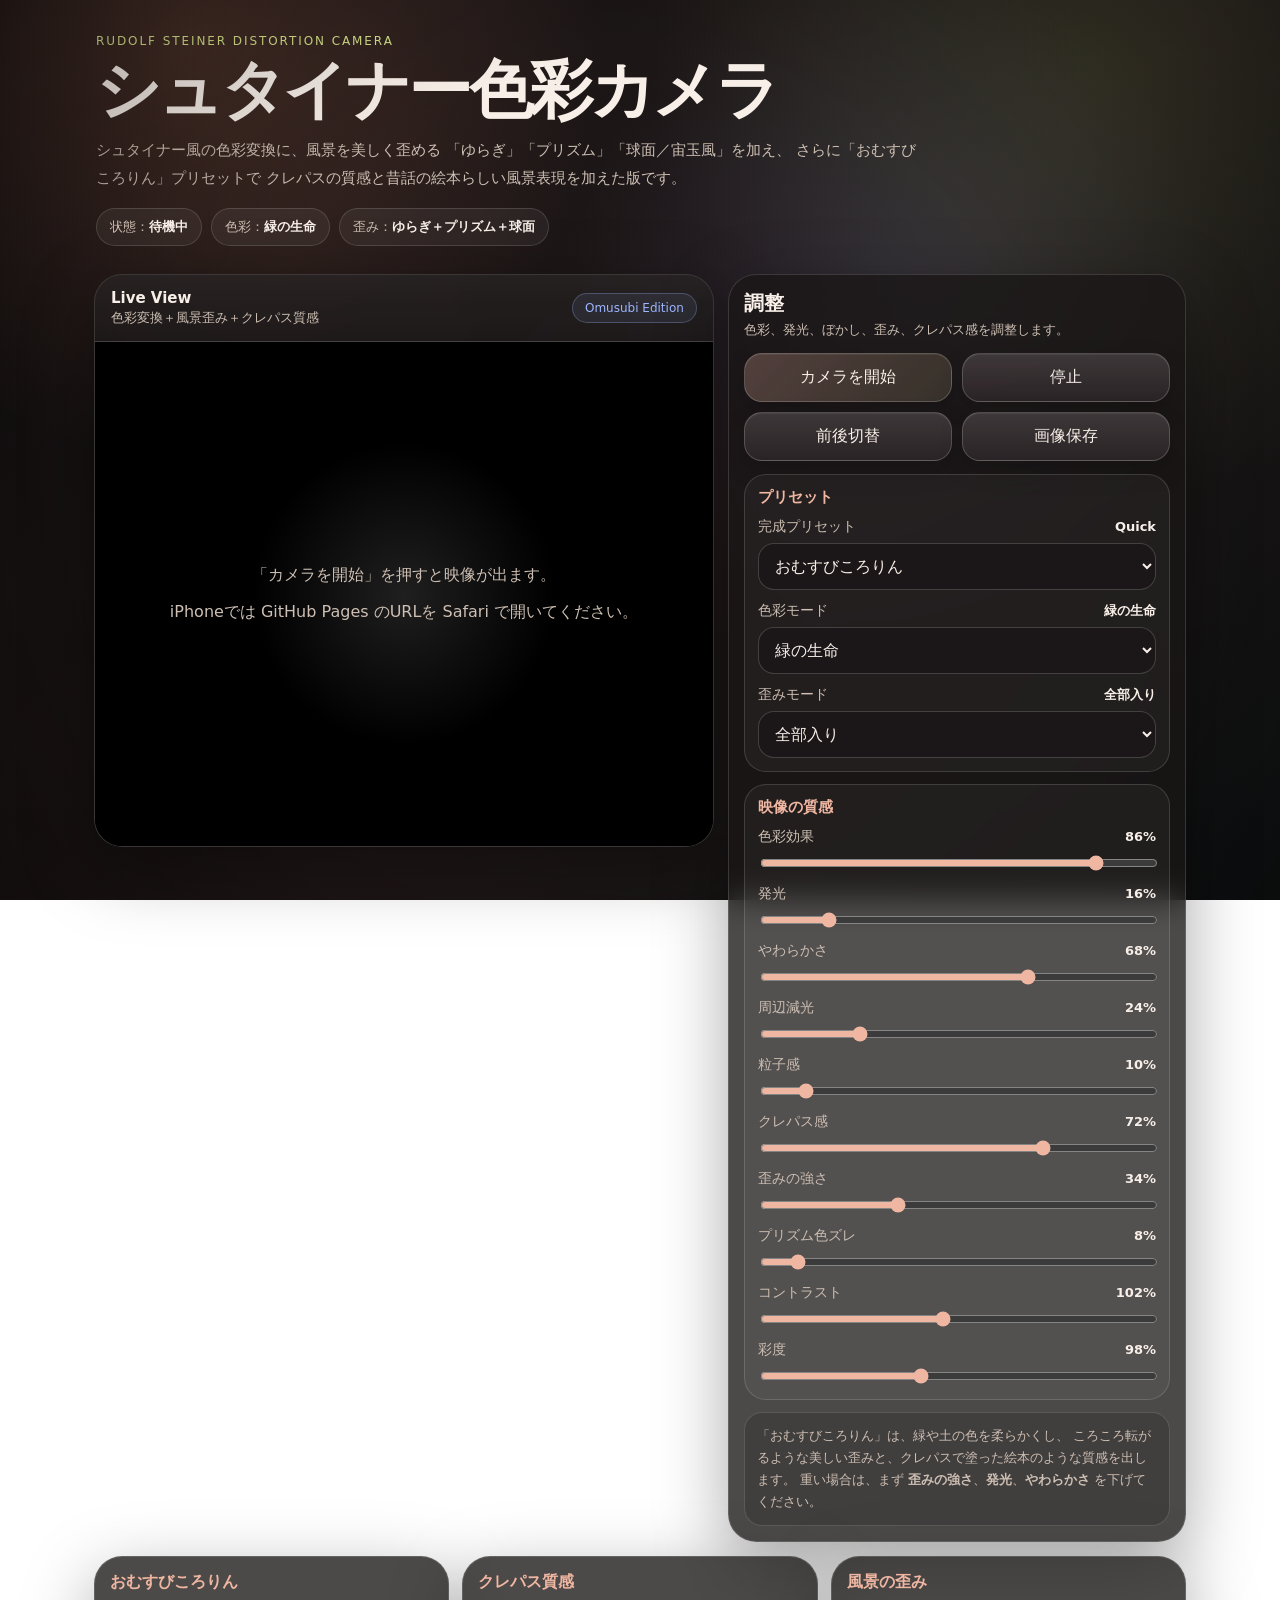
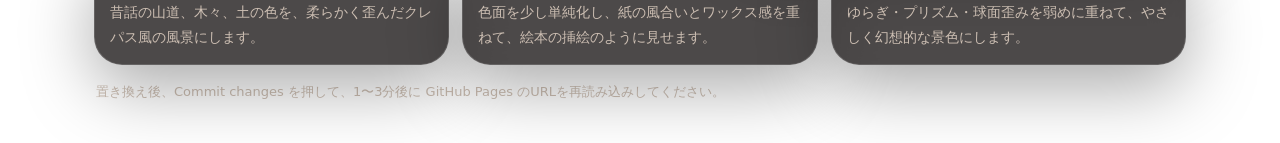
==== commit b57165c8: "Update print statement from 'Hello' to 'Goodbye'" ====
--- a/index.html
+++ b/index.html
@@ -75,7 +75,7 @@
       margin: 14px 0 0;
       color: var(--muted);
       line-height: 1.85;
-      max-width: 800px;
+      max-width: 820px;
       font-size: 15px;
     }
 
@@ -273,7 +273,7 @@
 
     .row strong {
       color: var(--text);
-      min-width: 54px;
+      min-width: 60px;
       text-align: right;
       font-size: 13px;
     }
@@ -364,13 +364,14 @@
       <h1>シュタイナー色彩カメラ</h1>
       <p class="lead">
         シュタイナー風の色彩変換に、風景を美しく歪める
-        「ゆらぎ」「プリズム」「球面／宙玉風」を追加した版です。
-        風景、空、木、建築、神社、夜景を幻想的に変形できます。
+        「ゆらぎ」「プリズム」「球面／宙玉風」を加え、
+        さらに「おむすびころりん」プリセットで
+        クレパスの質感と昔話の絵本らしい風景表現を加えた版です。
       </p>
 
       <div class="chips">
         <div class="chip">状態：<strong id="statusText">待機中</strong></div>
-        <div class="chip">色彩：<strong id="modeLabel">光と闇の境界</strong></div>
+        <div class="chip">色彩：<strong id="modeLabel">緑の生命</strong></div>
         <div class="chip">歪み：<strong id="distortionLabel">ゆらぎ＋プリズム＋球面</strong></div>
       </div>
     </header>
@@ -380,9 +381,9 @@
         <div class="viewer-top">
           <div>
             <strong>Live View</strong>
-            <span>色彩変換＋風景歪み</span>
+            <span>色彩変換＋風景歪み＋クレパス質感</span>
           </div>
-          <div class="badge">Distortion Edition</div>
+          <div class="badge">Omusubi Edition</div>
         </div>
 
         <div class="stage">
@@ -400,7 +401,7 @@
 
       <aside class="panel">
         <h2>調整</h2>
-        <p class="sub">色彩、発光、ぼかし、歪みを調整します。</p>
+        <p class="sub">色彩、発光、ぼかし、歪み、クレパス感を調整します。</p>
 
         <div class="buttons">
           <button id="startButton" class="primary">カメラを開始</button>
@@ -418,6 +419,7 @@
               <strong>Quick</strong>
             </div>
             <select id="presetSelect">
+              <option value="omusubiKororin">おむすびころりん</option>
               <option value="landscapeMystic">神秘風景</option>
               <option value="prismLandscape">プリズム風景</option>
               <option value="soratama">宙玉風景</option>
@@ -430,7 +432,7 @@
           <label class="control">
             <div class="row">
               <span>色彩モード</span>
-              <strong id="modeMini">光と闇の境界</strong>
+              <strong id="modeMini">緑の生命</strong>
             </div>
             <select id="modeSelect">
               <option value="boundary">光と闇の境界</option>
@@ -461,77 +463,83 @@
           <h3>映像の質感</h3>
 
           <label class="control">
-            <div class="row"><span>色彩効果</span><strong id="intensityOut">82%</strong></div>
-            <input id="intensitySlider" type="range" min="0" max="100" value="82">
+            <div class="row"><span>色彩効果</span><strong id="intensityOut">86%</strong></div>
+            <input id="intensitySlider" type="range" min="0" max="100" value="86">
           </label>
 
           <label class="control">
-            <div class="row"><span>発光</span><strong id="bloomOut">38%</strong></div>
-            <input id="bloomSlider" type="range" min="0" max="100" value="38">
+            <div class="row"><span>発光</span><strong id="bloomOut">16%</strong></div>
+            <input id="bloomSlider" type="range" min="0" max="100" value="16">
           </label>
 
           <label class="control">
-            <div class="row"><span>やわらかさ</span><strong id="softOut">56%</strong></div>
-            <input id="softSlider" type="range" min="0" max="100" value="56">
+            <div class="row"><span>やわらかさ</span><strong id="softOut">68%</strong></div>
+            <input id="softSlider" type="range" min="0" max="100" value="68">
           </label>
 
           <label class="control">
-            <div class="row"><span>周辺減光</span><strong id="vignetteOut">28%</strong></div>
-            <input id="vignetteSlider" type="range" min="0" max="100" value="28">
+            <div class="row"><span>周辺減光</span><strong id="vignetteOut">24%</strong></div>
+            <input id="vignetteSlider" type="range" min="0" max="100" value="24">
           </label>
 
           <label class="control">
-            <div class="row"><span>粒子感</span><strong id="grainOut">6%</strong></div>
-            <input id="grainSlider" type="range" min="0" max="100" value="6">
+            <div class="row"><span>粒子感</span><strong id="grainOut">10%</strong></div>
+            <input id="grainSlider" type="range" min="0" max="100" value="10">
           </label>
 
           <label class="control">
-            <div class="row"><span>歪みの強さ</span><strong id="distortOut">32%</strong></div>
-            <input id="distortSlider" type="range" min="0" max="100" value="32">
+            <div class="row"><span>クレパス感</span><strong id="crayonOut">72%</strong></div>
+            <input id="crayonSlider" type="range" min="0" max="100" value="72">
           </label>
 
           <label class="control">
-            <div class="row"><span>プリズム色ズレ</span><strong id="prismOut">24%</strong></div>
-            <input id="prismSlider" type="range" min="0" max="100" value="24">
+            <div class="row"><span>歪みの強さ</span><strong id="distortOut">34%</strong></div>
+            <input id="distortSlider" type="range" min="0" max="100" value="34">
           </label>
 
           <label class="control">
-            <div class="row"><span>コントラスト</span><strong id="contrastOut">106%</strong></div>
-            <input id="contrastSlider" type="range" min="70" max="140" value="106">
+            <div class="row"><span>プリズム色ズレ</span><strong id="prismOut">8%</strong></div>
+            <input id="prismSlider" type="range" min="0" max="100" value="8">
           </label>
 
           <label class="control">
-            <div class="row"><span>彩度</span><strong id="saturationOut">104%</strong></div>
-            <input id="saturationSlider" type="range" min="70" max="140" value="104">
+            <div class="row"><span>コントラスト</span><strong id="contrastOut">102%</strong></div>
+            <input id="contrastSlider" type="range" min="70" max="140" value="102">
+          </label>
+
+          <label class="control">
+            <div class="row"><span>彩度</span><strong id="saturationOut">98%</strong></div>
+            <input id="saturationSlider" type="range" min="70" max="140" value="98">
           </label>
         </div>
 
         <div class="tips">
+          「おむすびころりん」は、緑や土の色を柔らかくし、
+          ころころ転がるような美しい歪みと、クレパスで塗った絵本のような質感を出します。
           重い場合は、まず <strong>歪みの強さ</strong>、<strong>発光</strong>、<strong>やわらかさ</strong> を下げてください。
-          風景には「神秘風景」、光には「プリズム風景」、建物や参道には「宙玉風景」がおすすめです。
         </div>
       </aside>
     </section>
 
     <section class="notes">
       <article class="note">
-        <h3>ゆらぎ</h3>
-        <p>水面や熱気のように風景を揺らします。木、空、夕景に合います。</p>
+        <h3>おむすびころりん</h3>
+        <p>昔話の山道、木々、土の色を、柔らかく歪んだクレパス風の風景にします。</p>
       </article>
 
       <article class="note">
-        <h3>プリズム</h3>
-        <p>画面の端に屈折と色ズレを出します。光、雲、水面、夜景に合います。</p>
+        <h3>クレパス質感</h3>
+        <p>色面を少し単純化し、紙の風合いとワックス感を重ねて、絵本の挿絵のように見せます。</p>
       </article>
 
       <article class="note">
-        <h3>球面／宙玉風</h3>
-        <p>中心を球のように曲げます。参道、建築、路地、神社風景に合います。</p>
+        <h3>風景の歪み</h3>
+        <p>ゆらぎ・プリズム・球面歪みを弱めに重ねて、やさしく幻想的な景色にします。</p>
       </article>
     </section>
 
     <footer>
-      置き換え後、Commit changes を押して、数分後に GitHub Pages のURLを再読み込みしてください。
+      置き換え後、Commit changes を押して、1〜3分後に GitHub Pages のURLを再読み込みしてください。
     </footer>
   </main>
 
@@ -561,6 +569,7 @@
       soft: document.getElementById("softSlider"),
       vignette: document.getElementById("vignetteSlider"),
       grain: document.getElementById("grainSlider"),
+      crayon: document.getElementById("crayonSlider"),
       distort: document.getElementById("distortSlider"),
       prism: document.getElementById("prismSlider"),
       contrast: document.getElementById("contrastSlider"),
@@ -573,6 +582,7 @@
       soft: document.getElementById("softOut"),
       vignette: document.getElementById("vignetteOut"),
       grain: document.getElementById("grainOut"),
+      crayon: document.getElementById("crayonOut"),
       distort: document.getElementById("distortOut"),
       prism: document.getElementById("prismOut"),
       contrast: document.getElementById("contrastOut"),
@@ -596,23 +606,27 @@
     const noiseCanvas = document.createElement("canvas");
     const noiseCtx = noiseCanvas.getContext("2d");
 
+    const paperCanvas = document.createElement("canvas");
+    const paperCtx = paperCanvas.getContext("2d");
+
     let stream = null;
     let animationId = null;
     let facingMode = "environment";
     let frame = 0;
 
     const state = {
-      mode: "boundary",
+      mode: "greenLife",
       distortion: "all",
-      intensity: 0.82,
-      bloom: 0.38,
-      soft: 0.56,
-      vignette: 0.28,
-      grain: 0.06,
-      distort: 0.32,
-      prism: 0.24,
-      contrast: 1.06,
-      saturation: 1.04
+      intensity: 0.86,
+      bloom: 0.16,
+      soft: 0.68,
+      vignette: 0.24,
+      grain: 0.10,
+      crayon: 0.72,
+      distort: 0.34,
+      prism: 0.08,
+      contrast: 1.02,
+      saturation: 0.98
     };
 
     const modeNames = {
@@ -633,6 +647,20 @@
     };
 
     const presets = {
+      omusubiKororin: {
+        mode: "greenLife",
+        distortion: "all",
+        intensity: 0.86,
+        bloom: 0.16,
+        soft: 0.68,
+        vignette: 0.24,
+        grain: 0.10,
+        crayon: 0.72,
+        distort: 0.34,
+        prism: 0.08,
+        contrast: 1.02,
+        saturation: 0.98
+      },
       landscapeMystic: {
         mode: "boundary",
         distortion: "all",
@@ -641,6 +669,7 @@
         soft: 0.58,
         vignette: 0.32,
         grain: 0.06,
+        crayon: 0.12,
         distort: 0.32,
         prism: 0.22,
         contrast: 1.07,
@@ -654,6 +683,7 @@
         soft: 0.35,
         vignette: 0.18,
         grain: 0.04,
+        crayon: 0.06,
         distort: 0.24,
         prism: 0.58,
         contrast: 1.06,
@@ -667,6 +697,7 @@
         soft: 0.48,
         vignette: 0.38,
         grain: 0.04,
+        crayon: 0.08,
         distort: 0.58,
         prism: 0.10,
         contrast: 1.04,
@@ -680,6 +711,7 @@
         soft: 0.62,
         vignette: 0.22,
         grain: 0.05,
+        crayon: 0.18,
         distort: 0.36,
         prism: 0.06,
         contrast: 1.02,
@@ -693,6 +725,7 @@
         soft: 0.28,
         vignette: 0.44,
         grain: 0.13,
+        crayon: 0.04,
         distort: 0.14,
         prism: 0.04,
         contrast: 1.12,
@@ -701,13 +734,14 @@
       clear: {
         mode: "normal",
         distortion: "none",
-        intensity: 0.0,
+        intensity: 0.00,
         bloom: 0.12,
         soft: 0.16,
         vignette: 0.14,
         grain: 0.02,
-        distort: 0.0,
-        prism: 0.0,
+        crayon: 0.00,
+        distort: 0.00,
+        prism: 0.00,
         contrast: 1.02,
         saturation: 1.02
       }
@@ -741,6 +775,7 @@
       Object.assign(state, presets[name]);
       syncStateToSliders();
       updateLabels();
+      presetSelect.value = name;
     }
 
     function syncSlidersToState() {
@@ -749,6 +784,7 @@
       state.soft = Number(sliders.soft.value) / 100;
       state.vignette = Number(sliders.vignette.value) / 100;
       state.grain = Number(sliders.grain.value) / 100;
+      state.crayon = Number(sliders.crayon.value) / 100;
       state.distort = Number(sliders.distort.value) / 100;
       state.prism = Number(sliders.prism.value) / 100;
       state.contrast = Number(sliders.contrast.value) / 100;
@@ -761,6 +797,7 @@
       sliders.soft.value = Math.round(state.soft * 100);
       sliders.vignette.value = Math.round(state.vignette * 100);
       sliders.grain.value = Math.round(state.grain * 100);
+      sliders.crayon.value = Math.round(state.crayon * 100);
       sliders.distort.value = Math.round(state.distort * 100);
       sliders.prism.value = Math.round(state.prism * 100);
       sliders.contrast.value = Math.round(state.contrast * 100);
@@ -778,6 +815,7 @@
       outs.soft.textContent = Math.round(state.soft * 100) + "%";
       outs.vignette.textContent = Math.round(state.vignette * 100) + "%";
       outs.grain.textContent = Math.round(state.grain * 100) + "%";
+      outs.crayon.textContent = Math.round(state.crayon * 100) + "%";
       outs.distort.textContent = Math.round(state.distort * 100) + "%";
       outs.prism.textContent = Math.round(state.prism * 100) + "%";
       outs.contrast.textContent = Math.round(state.contrast * 100) + "%";
@@ -790,7 +828,6 @@
 
       modeLabel.textContent = modeName;
       modeMini.textContent = modeName;
-
       distortionLabel.textContent = distortionName;
       distortionMini.textContent = state.distortion === "all" ? "全部入り" : distortionName;
     }
@@ -820,6 +857,7 @@
         statusText.textContent = "カメラ動作中";
         resizeCanvases();
         makeNoise();
+        makePaperTexture();
         renderLoop();
       } catch (error) {
         console.error(error);
@@ -900,16 +938,23 @@
       applySoft();
       applyBloom();
       applyVignette();
+      applyCrayonOverlay();
       applyGrain();
 
       animationId = requestAnimationFrame(renderLoop);
     }
 
     function applyColorFilter(data) {
+      const w = colorCanvas.width;
+
       for (let i = 0; i < data.length; i += 4) {
         const r = data[i];
         const g = data[i + 1];
         const b = data[i + 2];
+
+        const pixelIndex = i / 4;
+        const x = pixelIndex % w;
+        const y = Math.floor(pixelIndex / w);
 
         let mapped;
 
@@ -934,6 +979,10 @@
         [rr, gg, bb] = adjustSaturation(rr, gg, bb, state.saturation);
         [rr, gg, bb] = adjustContrast(rr, gg, bb, state.contrast);
 
+        if (state.crayon > 0.01) {
+          [rr, gg, bb] = crayonize(rr, gg, bb, x, y, state.crayon);
+        }
+
         data[i] = clamp(rr);
         data[i + 1] = clamp(gg);
         data[i + 2] = clamp(bb);
@@ -1001,11 +1050,12 @@
           if (state.distortion === "prism" || state.distortion === "all") {
             const dx = x - cx;
             const dy = y - cy;
-            const edge = Math.min(1, Math.sqrt(dx * dx + dy * dy) / maxR);
+            const dist = Math.sqrt(dx * dx + dy * dy) || 1;
+            const edge = Math.min(1, dist / maxR);
             const shift = edge * edge * prismAmount * 14;
 
-            const ux = dx / (Math.sqrt(dx * dx + dy * dy) || 1);
-            const uy = dy / (Math.sqrt(dx * dx + dy * dy) || 1);
+            const ux = dx / dist;
+            const uy = dy / dist;
 
             const red = sample(srcData, w, h, sx + ux * shift, sy + uy * shift);
             const green = sample(srcData, w, h, sx, sy);
@@ -1108,14 +1158,106 @@
       noiseCtx.putImageData(image, 0, 0);
     }
 
+    function makePaperTexture() {
+      paperCanvas.width = 320;
+      paperCanvas.height = 320;
+
+      paperCtx.clearRect(0, 0, paperCanvas.width, paperCanvas.height);
+      paperCtx.fillStyle = "rgb(241, 233, 214)";
+      paperCtx.fillRect(0, 0, paperCanvas.width, paperCanvas.height);
+
+      for (let i = 0; i < 18000; i++) {
+        const x = Math.random() * paperCanvas.width;
+        const y = Math.random() * paperCanvas.height;
+        const a = Math.random() * 0.08;
+
+        paperCtx.fillStyle = `rgba(120, 95, 70, ${a})`;
+        paperCtx.fillRect(x, y, 1, 1);
+      }
+
+      for (let i = 0; i < 1200; i++) {
+        const x = Math.random() * paperCanvas.width;
+        const y = Math.random() * paperCanvas.height;
+        const len = 4 + Math.random() * 10;
+        const angle = Math.random() * Math.PI;
+
+        paperCtx.strokeStyle = `rgba(150, 120, 90, ${0.03 + Math.random() * 0.04})`;
+        paperCtx.lineWidth = 1;
+        paperCtx.beginPath();
+        paperCtx.moveTo(x, y);
+        paperCtx.lineTo(x + Math.cos(angle) * len, y + Math.sin(angle) * len);
+        paperCtx.stroke();
+      }
+    }
+
+    function applyCrayonOverlay() {
+      if (state.crayon <= 0.01) return;
+
+      ctx.save();
+      ctx.globalAlpha = 0.05 + state.crayon * 0.16;
+      ctx.globalCompositeOperation = "multiply";
+      ctx.drawImage(
+        paperCanvas,
+        -(frame % 18),
+        -(frame % 14),
+        canvas.width + 18,
+        canvas.height + 14
+      );
+      ctx.restore();
+
+      ctx.save();
+      ctx.globalAlpha = 0.03 + state.crayon * 0.08;
+      ctx.fillStyle = "rgba(255, 244, 227, 0.35)";
+      ctx.fillRect(0, 0, canvas.width, canvas.height);
+      ctx.restore();
+    }
+
     function applyGrain() {
       if (state.grain <= 0.01) return;
 
       ctx.save();
       ctx.globalAlpha = 0.02 + state.grain * 0.14;
       ctx.globalCompositeOperation = "soft-light";
-      ctx.drawImage(noiseCanvas, -frame % 20, -frame % 16, canvas.width + 20, canvas.height + 20);
+      ctx.drawImage(noiseCanvas, -(frame % 20), -(frame % 16), canvas.width + 20, canvas.height + 20);
       ctx.restore();
+    }
+
+    function crayonize(r, g, b, x, y, amount) {
+      const steps = Math.max(3, Math.round(10 - amount * 7));
+      const stepSize = 255 / steps;
+
+      let rr = Math.round(r / stepSize) * stepSize;
+      let gg = Math.round(g / stepSize) * stepSize;
+      let bb = Math.round(b / stepSize) * stepSize;
+
+      const paper = [239, 229, 207];
+      const paperMix = 0.06 + amount * 0.16;
+
+      rr = mix(rr, paper[0], paperMix);
+      gg = mix(gg, paper[1], paperMix);
+      bb = mix(bb, paper[2], paperMix * 0.85);
+
+      const strokeA = Math.sin(x * 0.19 + y * 0.045);
+      const strokeB = Math.cos(y * 0.22 - x * 0.03);
+      const strokeC = Math.sin((x + y) * 0.08);
+
+      const wax = (strokeA + strokeB + strokeC) / 3;
+      const lift = wax * 14 * amount;
+
+      rr += lift * 1.1;
+      gg += lift * 0.95;
+      bb += lift * 0.75;
+
+      const edgeish =
+        (Math.abs(rr - gg) + Math.abs(gg - bb) + Math.abs(bb - rr)) / 255;
+
+      const outline = edgeish * amount * 0.08;
+
+      rr *= (1 - outline);
+      gg *= (1 - outline);
+      bb *= (1 - outline);
+
+      return [rr, gg, bb];
     }
 
     function imageColors(r, g, b) {
@@ -1306,7 +1448,7 @@
       const now = new Date();
 
       const filename =
-        "steiner-distortion-camera-" +
+        "steiner-omusubi-kororin-" +
         now.getFullYear() + "-" +
         String(now.getMonth() + 1).padStart(2, "0") + "-" +
         String(now.getDate()).padStart(2, "0") + "-" +
@@ -1320,7 +1462,7 @@
       link.click();
     }
 
-    applyPreset("landscapeMystic");
+    applyPreset("omusubiKororin");
     updateLabels();
   </script>
 </body>
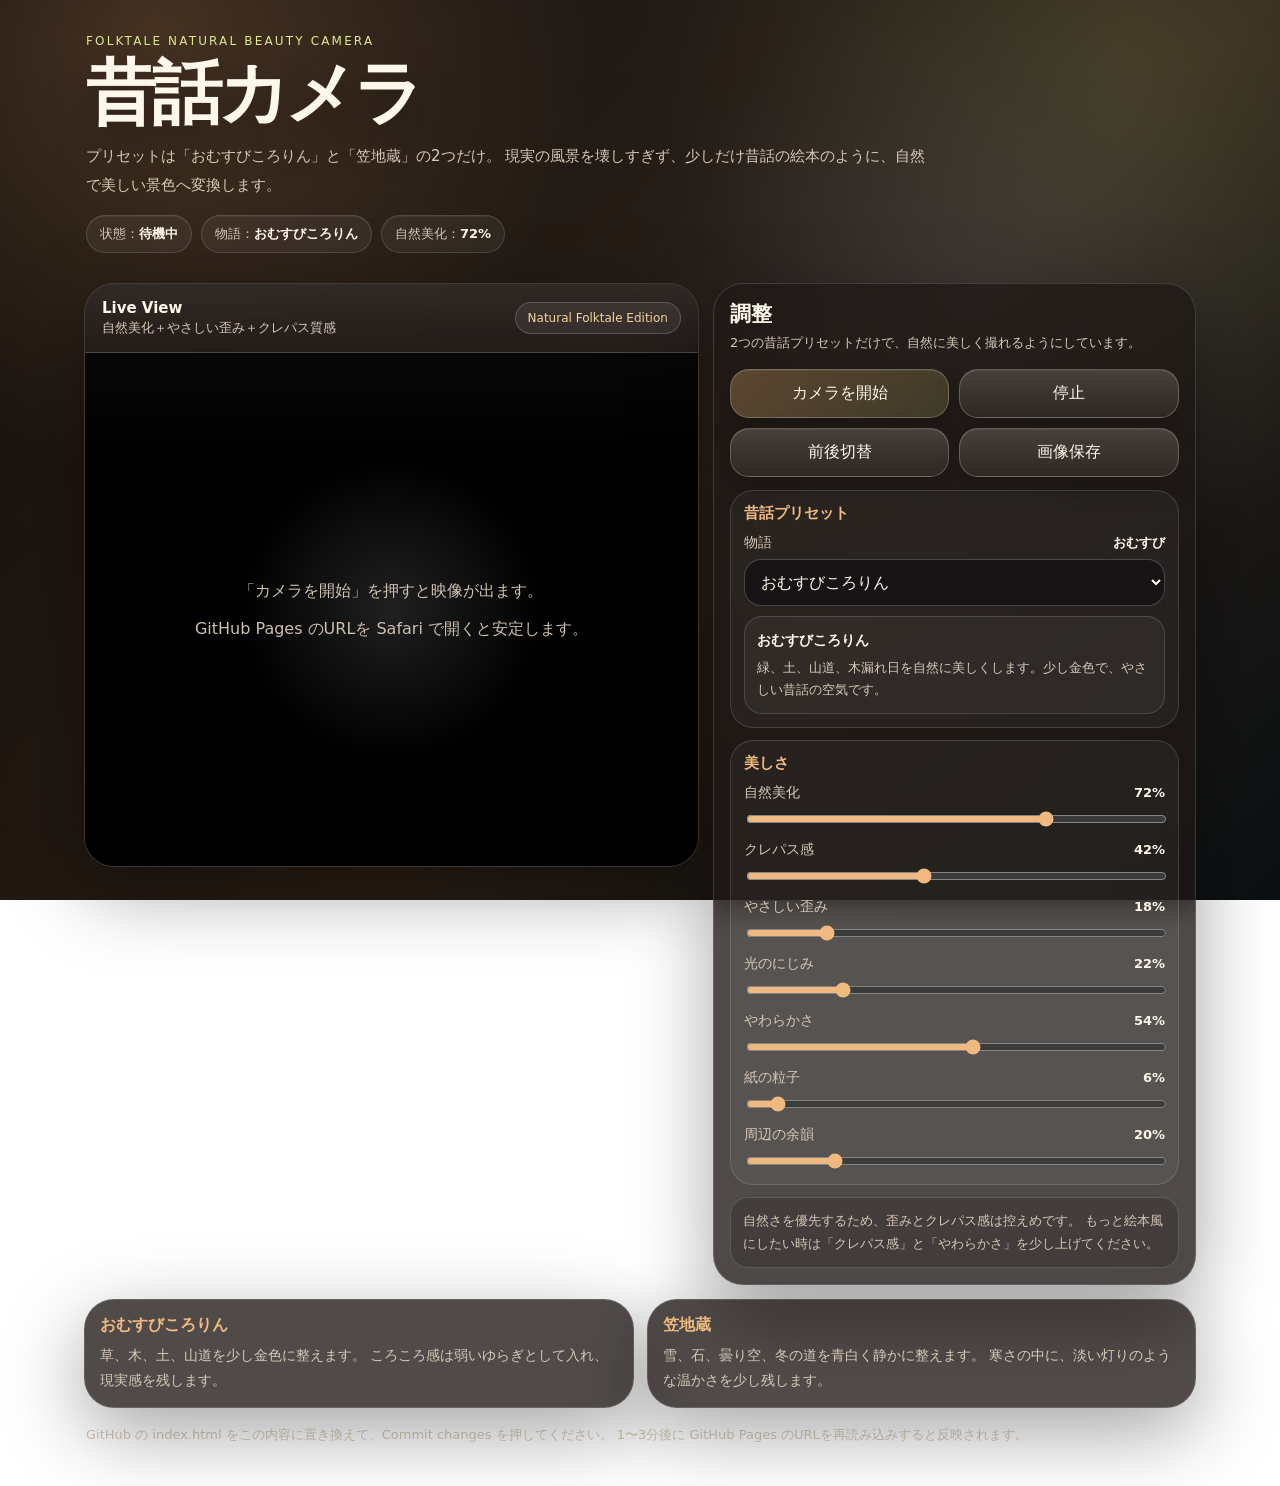
==== commit b826f17c: "Create index.html" ====
--- a/index.html
+++ b/index.html
@@ -3,20 +3,34 @@
 <head>
   <meta charset="utf-8">
   <meta name="viewport" content="width=device-width, initial-scale=1">
-  <title>Steiner Distortion Camera</title>
+  <title>昔話カメラ</title>
 
   <style>
     :root {
-      --bg1: #0d0b0c;
-      --bg2: #211818;
-      --panel: rgba(26, 22, 23, 0.78);
-      --panel2: rgba(38, 31, 33, 0.9);
+      --bg1: #0f0b09;
+      --bg2: #291d14;
+      --panel: rgba(31, 25, 22, 0.78);
+      --panel2: rgba(43, 34, 28, 0.92);
       --line: rgba(255,255,255,0.14);
-      --text: #f8efe8;
-      --muted: #cdbfb3;
-      --accent: #efb6a1;
-      --green: #d8e58b;
-      --blue: #9db6ff;
+      --line2: rgba(255,255,255,0.22);
+      --text: #fff7ec;
+      --muted: #d7c8b7;
+      --accent: #efb980;
+      --accent2: #dbe98e;
+      --badge: #f4d59a;
+      --shadow: rgba(0,0,0,0.36);
+    }
+
+    body[data-story="kasa"] {
+      --bg1: #0a0e17;
+      --bg2: #172334;
+      --panel: rgba(20, 28, 39, 0.78);
+      --panel2: rgba(27, 36, 51, 0.92);
+      --text: #f3f8ff;
+      --muted: #c6d3e0;
+      --accent: #c8ddff;
+      --accent2: #fff0bd;
+      --badge: #d8e7ff;
     }
 
     * {
@@ -26,13 +40,19 @@
     html, body {
       margin: 0;
       min-height: 100%;
-      font-family: system-ui, -apple-system, BlinkMacSystemFont, "Hiragino Sans", "Yu Gothic", sans-serif;
+      font-family:
+        system-ui,
+        -apple-system,
+        BlinkMacSystemFont,
+        "Hiragino Sans",
+        "Yu Gothic",
+        sans-serif;
       color: var(--text);
       background:
-        radial-gradient(circle at 15% 5%, rgba(255,150,110,0.20), transparent 30%),
-        radial-gradient(circle at 85% 8%, rgba(190,230,120,0.13), transparent 32%),
-        radial-gradient(circle at 70% 32%, rgba(120,140,255,0.11), transparent 30%),
-        linear-gradient(135deg, var(--bg1), var(--bg2) 56%, #101314);
+        radial-gradient(circle at 12% 4%, rgba(255, 176, 105, 0.20), transparent 31%),
+        radial-gradient(circle at 88% 7%, rgba(215, 235, 140, 0.14), transparent 33%),
+        radial-gradient(circle at 75% 36%, rgba(120, 145, 255, 0.10), transparent 30%),
+        linear-gradient(135deg, var(--bg1), var(--bg2) 58%, #0b1013);
       background-attachment: fixed;
     }
 
@@ -42,40 +62,43 @@
       inset: 0;
       pointer-events: none;
       background:
-        radial-gradient(circle at center, transparent 50%, rgba(0,0,0,0.32)),
-        linear-gradient(rgba(255,255,255,0.018), transparent);
+        radial-gradient(circle at center, transparent 48%, rgba(0,0,0,0.32)),
+        linear-gradient(rgba(255,255,255,0.025), transparent);
+      mix-blend-mode: screen;
     }
 
     .app {
-      width: min(1120px, 100%);
+      width: min(1140px, 100%);
       margin: 0 auto;
       padding: 14px;
     }
 
     header {
-      padding: 20px 2px 12px;
+      padding: 20px 2px 14px;
     }
 
     .eyebrow {
       margin: 0 0 10px;
-      color: var(--green);
+      color: var(--accent2);
       font-size: 12px;
-      letter-spacing: 0.16em;
+      letter-spacing: 0.18em;
       text-transform: uppercase;
     }
 
     h1 {
       margin: 0;
-      font-size: clamp(31px, 8vw, 64px);
-      line-height: 1.02;
-      letter-spacing: -0.055em;
+      font-size: clamp(34px, 9vw, 70px);
+      line-height: 1;
+      letter-spacing: -0.06em;
+      font-weight: 850;
+      text-shadow: 0 18px 44px rgba(0,0,0,0.35);
     }
 
     .lead {
       margin: 14px 0 0;
+      max-width: 850px;
       color: var(--muted);
-      line-height: 1.85;
-      max-width: 820px;
+      line-height: 1.9;
       font-size: 15px;
     }
 
@@ -83,7 +106,7 @@
       display: flex;
       flex-wrap: wrap;
       gap: 9px;
-      margin-top: 15px;
+      margin-top: 16px;
     }
 
     .chip {
@@ -91,9 +114,10 @@
       border: 1px solid var(--line);
       border-radius: 999px;
       color: var(--muted);
-      background: rgba(255,255,255,0.055);
-      backdrop-filter: blur(10px);
+      background: rgba(255,255,255,0.06);
+      backdrop-filter: blur(12px);
       font-size: 13px;
+      box-shadow: inset 0 1px rgba(255,255,255,0.06);
     }
 
     .chip strong {
@@ -102,7 +126,7 @@
 
     .layout {
       display: grid;
-      grid-template-columns: 1.15fr 0.85fr;
+      grid-template-columns: 1.12fr 0.88fr;
       gap: 14px;
       margin-top: 16px;
       align-items: start;
@@ -112,10 +136,10 @@
     .panel,
     .note {
       border: 1px solid var(--line);
-      border-radius: 28px;
+      border-radius: 30px;
       background: var(--panel);
-      backdrop-filter: blur(16px);
-      box-shadow: 0 22px 70px rgba(0,0,0,0.34);
+      backdrop-filter: blur(18px);
+      box-shadow: 0 24px 80px var(--shadow);
     }
 
     .viewer {
@@ -127,9 +151,10 @@
       justify-content: space-between;
       align-items: center;
       gap: 10px;
-      padding: 14px 16px;
+      padding: 15px 17px;
       border-bottom: 1px solid var(--line);
-      background: linear-gradient(180deg, rgba(255,255,255,0.05), rgba(255,255,255,0.01));
+      background:
+        linear-gradient(180deg, rgba(255,255,255,0.07), rgba(255,255,255,0.012));
     }
 
     .viewer-top strong {
@@ -143,18 +168,18 @@
     }
 
     .badge {
-      color: var(--blue);
-      border: 1px solid rgba(157,182,255,0.28);
-      background: rgba(157,182,255,0.09);
+      color: var(--badge);
+      border: 1px solid rgba(255,255,255,0.18);
+      background: rgba(255,255,255,0.075);
       border-radius: 999px;
-      padding: 7px 12px;
+      padding: 8px 12px;
       font-size: 12px;
       white-space: nowrap;
     }
 
     .stage {
       position: relative;
-      min-height: 56vh;
+      min-height: 57vh;
       background: #000;
       overflow: hidden;
     }
@@ -166,8 +191,18 @@
     canvas {
       display: block;
       width: 100%;
-      min-height: 56vh;
+      min-height: 57vh;
       background: #000;
+    }
+
+    .stage::after {
+      content: "";
+      position: absolute;
+      inset: 0;
+      pointer-events: none;
+      background:
+        radial-gradient(circle at center, transparent 52%, rgba(0,0,0,0.10)),
+        linear-gradient(180deg, rgba(255,255,255,0.03), transparent 22%, rgba(0,0,0,0.10));
     }
 
     .placeholder {
@@ -176,11 +211,11 @@
       display: grid;
       place-items: center;
       text-align: center;
-      padding: 26px;
-      line-height: 1.8;
+      padding: 28px;
+      line-height: 1.85;
       color: var(--muted);
       background:
-        radial-gradient(circle at center, rgba(255,255,255,0.12), transparent 38%),
+        radial-gradient(circle at center, rgba(255,255,255,0.13), transparent 38%),
         rgba(0,0,0,0.76);
     }
 
@@ -189,18 +224,19 @@
     }
 
     .panel {
-      padding: 15px;
+      padding: 16px;
     }
 
     .panel h2 {
-      margin: 0 0 4px;
-      font-size: 20px;
+      margin: 0 0 5px;
+      font-size: 21px;
     }
 
     .sub {
-      margin: 0 0 14px;
+      margin: 0 0 15px;
       color: var(--muted);
       font-size: 13px;
+      line-height: 1.6;
     }
 
     .buttons {
@@ -217,15 +253,17 @@
     }
 
     button {
-      border: 1px solid rgba(255,255,255,0.18);
-      border-radius: 18px;
+      border: 1px solid var(--line2);
+      border-radius: 19px;
       padding: 13px 12px;
       color: var(--text);
       background:
-        linear-gradient(180deg, rgba(255,255,255,0.12), rgba(255,255,255,0.03)),
+        linear-gradient(180deg, rgba(255,255,255,0.14), rgba(255,255,255,0.035)),
         var(--panel2);
       cursor: pointer;
-      box-shadow: inset 0 1px rgba(255,255,255,0.06), 0 10px 24px rgba(0,0,0,0.18);
+      box-shadow:
+        inset 0 1px rgba(255,255,255,0.08),
+        0 12px 28px rgba(0,0,0,0.19);
     }
 
     button:active {
@@ -234,7 +272,7 @@
 
     .primary {
       background:
-        linear-gradient(135deg, rgba(239,182,161,0.23), rgba(216,229,139,0.10)),
+        linear-gradient(135deg, rgba(255, 189, 120, 0.24), rgba(216, 232, 139, 0.13)),
         var(--panel2);
     }
 
@@ -242,8 +280,8 @@
       margin-top: 12px;
       padding: 13px;
       border: 1px solid var(--line);
-      border-radius: 22px;
-      background: rgba(255,255,255,0.04);
+      border-radius: 23px;
+      background: rgba(255,255,255,0.045);
     }
 
     .group h3 {
@@ -273,7 +311,7 @@
 
     .row strong {
       color: var(--text);
-      min-width: 60px;
+      min-width: 62px;
       text-align: right;
       font-size: 13px;
     }
@@ -281,15 +319,33 @@
     select {
       width: 100%;
       padding: 12px;
-      border-radius: 16px;
-      border: 1px solid rgba(255,255,255,0.18);
+      border-radius: 17px;
+      border: 1px solid var(--line2);
       color: var(--text);
-      background: rgba(28, 22, 24, 0.96);
+      background: rgba(24, 19, 21, 0.96);
     }
 
     input[type="range"] {
       width: 100%;
-      accent-color: #efb6a1;
+      accent-color: var(--accent);
+    }
+
+    .story-card {
+      margin-top: 10px;
+      border: 1px solid var(--line);
+      border-radius: 18px;
+      padding: 12px;
+      background: rgba(255,255,255,0.045);
+      color: var(--muted);
+      font-size: 13px;
+      line-height: 1.7;
+    }
+
+    .story-card strong {
+      display: block;
+      color: var(--text);
+      margin-bottom: 4px;
+      font-size: 14px;
     }
 
     .tips {
@@ -298,14 +354,14 @@
       border-radius: 18px;
       border: 1px solid var(--line);
       color: var(--muted);
-      line-height: 1.7;
-      background: rgba(0,0,0,0.15);
+      line-height: 1.75;
+      background: rgba(0,0,0,0.16);
       font-size: 13px;
     }
 
     .notes {
       display: grid;
-      grid-template-columns: repeat(3, 1fr);
+      grid-template-columns: repeat(2, 1fr);
       gap: 13px;
       margin-top: 14px;
     }
@@ -357,22 +413,20 @@
   </style>
 </head>
 
-<body>
+<body data-story="omusubi">
   <main class="app">
     <header>
-      <p class="eyebrow">Rudolf Steiner Distortion Camera</p>
-      <h1>シュタイナー色彩カメラ</h1>
+      <p class="eyebrow">Folktale Natural Beauty Camera</p>
+      <h1>昔話カメラ</h1>
       <p class="lead">
-        シュタイナー風の色彩変換に、風景を美しく歪める
-        「ゆらぎ」「プリズム」「球面／宙玉風」を加え、
-        さらに「おむすびころりん」プリセットで
-        クレパスの質感と昔話の絵本らしい風景表現を加えた版です。
+        プリセットは「おむすびころりん」と「笠地蔵」の2つだけ。
+        現実の風景を壊しすぎず、少しだけ昔話の絵本のように、自然で美しい景色へ変換します。
       </p>
 
       <div class="chips">
         <div class="chip">状態：<strong id="statusText">待機中</strong></div>
-        <div class="chip">色彩：<strong id="modeLabel">緑の生命</strong></div>
-        <div class="chip">歪み：<strong id="distortionLabel">ゆらぎ＋プリズム＋球面</strong></div>
+        <div class="chip">物語：<strong id="presetLabel">おむすびころりん</strong></div>
+        <div class="chip">自然美化：<strong id="beautyLabel">72%</strong></div>
       </div>
     </header>
 
@@ -381,9 +435,9 @@
         <div class="viewer-top">
           <div>
             <strong>Live View</strong>
-            <span>色彩変換＋風景歪み＋クレパス質感</span>
+            <span>自然美化＋やさしい歪み＋クレパス質感</span>
           </div>
-          <div class="badge">Omusubi Edition</div>
+          <div class="badge">Natural Folktale Edition</div>
         </div>
 
         <div class="stage">
@@ -393,7 +447,7 @@
           <div id="placeholder" class="placeholder">
             <div>
               <p style="margin:0 0 8px;">「カメラを開始」を押すと映像が出ます。</p>
-              <p style="margin:0;">iPhoneでは GitHub Pages のURLを Safari で開いてください。</p>
+              <p style="margin:0;">GitHub Pages のURLを Safari で開くと安定します。</p>
             </div>
           </div>
         </div>
@@ -401,7 +455,7 @@
 
       <aside class="panel">
         <h2>調整</h2>
-        <p class="sub">色彩、発光、ぼかし、歪み、クレパス感を調整します。</p>
+        <p class="sub">2つの昔話プリセットだけで、自然に美しく撮れるようにしています。</p>
 
         <div class="buttons">
           <button id="startButton" class="primary">カメラを開始</button>
@@ -411,112 +465,67 @@
         </div>
 
         <div class="group">
-          <h3>プリセット</h3>
+          <h3>昔話プリセット</h3>
 
           <label class="control">
             <div class="row">
-              <span>完成プリセット</span>
-              <strong>Quick</strong>
+              <span>物語</span>
+              <strong id="presetMini">おむすび</strong>
             </div>
             <select id="presetSelect">
               <option value="omusubiKororin">おむすびころりん</option>
-              <option value="landscapeMystic">神秘風景</option>
-              <option value="prismLandscape">プリズム風景</option>
-              <option value="soratama">宙玉風景</option>
-              <option value="forestBreath">森の呼吸</option>
-              <option value="cinemaQuiet">静かな映画調</option>
-              <option value="clear">歪み少なめ</option>
+              <option value="kasaJizo">笠地蔵</option>
             </select>
           </label>
 
+          <div class="story-card" id="storyDescription">
+            <strong>おむすびころりん</strong>
+            緑、土、山道、木漏れ日を自然に美しくします。少し金色で、やさしい昔話の空気です。
+          </div>
+        </div>
+
+        <div class="group">
+          <h3>美しさ</h3>
+
           <label class="control">
-            <div class="row">
-              <span>色彩モード</span>
-              <strong id="modeMini">緑の生命</strong>
-            </div>
-            <select id="modeSelect">
-              <option value="boundary">光と闇の境界</option>
-              <option value="imageColors">像／影の色</option>
-              <option value="shiningColors">輝きの色</option>
-              <option value="soulRose">桃色の魂</option>
-              <option value="greenLife">緑の生命</option>
-              <option value="normal">通常カメラ</option>
-            </select>
+            <div class="row"><span>自然美化</span><strong id="beautyOut">72%</strong></div>
+            <input id="beautySlider" type="range" min="0" max="100" value="72">
           </label>
 
           <label class="control">
-            <div class="row">
-              <span>歪みモード</span>
-              <strong id="distortionMini">全部入り</strong>
-            </div>
-            <select id="distortionSelect">
-              <option value="all">全部入り</option>
-              <option value="ripple">ゆらぎ</option>
-              <option value="prism">プリズム</option>
-              <option value="sphere">球面／宙玉風</option>
-              <option value="none">歪みなし</option>
-            </select>
+            <div class="row"><span>クレパス感</span><strong id="crayonOut">42%</strong></div>
+            <input id="crayonSlider" type="range" min="0" max="100" value="42">
+          </label>
+
+          <label class="control">
+            <div class="row"><span>やさしい歪み</span><strong id="distortOut">18%</strong></div>
+            <input id="distortSlider" type="range" min="0" max="100" value="18">
+          </label>
+
+          <label class="control">
+            <div class="row"><span>光のにじみ</span><strong id="bloomOut">22%</strong></div>
+            <input id="bloomSlider" type="range" min="0" max="100" value="22">
+          </label>
+
+          <label class="control">
+            <div class="row"><span>やわらかさ</span><strong id="softOut">54%</strong></div>
+            <input id="softSlider" type="range" min="0" max="100" value="54">
+          </label>
+
+          <label class="control">
+            <div class="row"><span>紙の粒子</span><strong id="grainOut">6%</strong></div>
+            <input id="grainSlider" type="range" min="0" max="100" value="6">
+          </label>
+
+          <label class="control">
+            <div class="row"><span>周辺の余韻</span><strong id="vignetteOut">20%</strong></div>
+            <input id="vignetteSlider" type="range" min="0" max="100" value="20">
           </label>
         </div>
 
-        <div class="group">
-          <h3>映像の質感</h3>
-
-          <label class="control">
-            <div class="row"><span>色彩効果</span><strong id="intensityOut">86%</strong></div>
-            <input id="intensitySlider" type="range" min="0" max="100" value="86">
-          </label>
-
-          <label class="control">
-            <div class="row"><span>発光</span><strong id="bloomOut">16%</strong></div>
-            <input id="bloomSlider" type="range" min="0" max="100" value="16">
-          </label>
-
-          <label class="control">
-            <div class="row"><span>やわらかさ</span><strong id="softOut">68%</strong></div>
-            <input id="softSlider" type="range" min="0" max="100" value="68">
-          </label>
-
-          <label class="control">
-            <div class="row"><span>周辺減光</span><strong id="vignetteOut">24%</strong></div>
-            <input id="vignetteSlider" type="range" min="0" max="100" value="24">
-          </label>
-
-          <label class="control">
-            <div class="row"><span>粒子感</span><strong id="grainOut">10%</strong></div>
-            <input id="grainSlider" type="range" min="0" max="100" value="10">
-          </label>
-
-          <label class="control">
-            <div class="row"><span>クレパス感</span><strong id="crayonOut">72%</strong></div>
-            <input id="crayonSlider" type="range" min="0" max="100" value="72">
-          </label>
-
-          <label class="control">
-            <div class="row"><span>歪みの強さ</span><strong id="distortOut">34%</strong></div>
-            <input id="distortSlider" type="range" min="0" max="100" value="34">
-          </label>
-
-          <label class="control">
-            <div class="row"><span>プリズム色ズレ</span><strong id="prismOut">8%</strong></div>
-            <input id="prismSlider" type="range" min="0" max="100" value="8">
-          </label>
-
-          <label class="control">
-            <div class="row"><span>コントラスト</span><strong id="contrastOut">102%</strong></div>
-            <input id="contrastSlider" type="range" min="70" max="140" value="102">
-          </label>
-
-          <label class="control">
-            <div class="row"><span>彩度</span><strong id="saturationOut">98%</strong></div>
-            <input id="saturationSlider" type="range" min="70" max="140" value="98">
-          </label>
-        </div>
-
         <div class="tips">
-          「おむすびころりん」は、緑や土の色を柔らかくし、
-          ころころ転がるような美しい歪みと、クレパスで塗った絵本のような質感を出します。
-          重い場合は、まず <strong>歪みの強さ</strong>、<strong>発光</strong>、<strong>やわらかさ</strong> を下げてください。
+          自然さを優先するため、歪みとクレパス感は控えめです。
+          もっと絵本風にしたい時は「クレパス感」と「やわらかさ」を少し上げてください。
         </div>
       </aside>
     </section>
@@ -524,22 +533,24 @@
     <section class="notes">
       <article class="note">
         <h3>おむすびころりん</h3>
-        <p>昔話の山道、木々、土の色を、柔らかく歪んだクレパス風の風景にします。</p>
+        <p>
+          草、木、土、山道を少し金色に整えます。
+          ころころ感は弱いゆらぎとして入れ、現実感を残します。
+        </p>
       </article>
 
       <article class="note">
-        <h3>クレパス質感</h3>
-        <p>色面を少し単純化し、紙の風合いとワックス感を重ねて、絵本の挿絵のように見せます。</p>
-      </article>
-
-      <article class="note">
-        <h3>風景の歪み</h3>
-        <p>ゆらぎ・プリズム・球面歪みを弱めに重ねて、やさしく幻想的な景色にします。</p>
+        <h3>笠地蔵</h3>
+        <p>
+          雪、石、曇り空、冬の道を青白く静かに整えます。
+          寒さの中に、淡い灯りのような温かさを少し残します。
+        </p>
       </article>
     </section>
 
     <footer>
-      置き換え後、Commit changes を押して、1〜3分後に GitHub Pages のURLを再読み込みしてください。
+      GitHub の index.html をこの内容に置き換えて、Commit changes を押してください。
+      1〜3分後に GitHub Pages のURLを再読み込みすると反映されます。
     </footer>
   </main>
 
@@ -554,39 +565,30 @@
     const snapshotButton = document.getElementById("snapshotButton");
 
     const presetSelect = document.getElementById("presetSelect");
-    const modeSelect = document.getElementById("modeSelect");
-    const distortionSelect = document.getElementById("distortionSelect");
-
     const statusText = document.getElementById("statusText");
-    const modeLabel = document.getElementById("modeLabel");
-    const modeMini = document.getElementById("modeMini");
-    const distortionLabel = document.getElementById("distortionLabel");
-    const distortionMini = document.getElementById("distortionMini");
+    const presetLabel = document.getElementById("presetLabel");
+    const presetMini = document.getElementById("presetMini");
+    const beautyLabel = document.getElementById("beautyLabel");
+    const storyDescription = document.getElementById("storyDescription");
 
     const sliders = {
-      intensity: document.getElementById("intensitySlider"),
+      beauty: document.getElementById("beautySlider"),
+      crayon: document.getElementById("crayonSlider"),
+      distort: document.getElementById("distortSlider"),
       bloom: document.getElementById("bloomSlider"),
       soft: document.getElementById("softSlider"),
-      vignette: document.getElementById("vignetteSlider"),
       grain: document.getElementById("grainSlider"),
-      crayon: document.getElementById("crayonSlider"),
-      distort: document.getElementById("distortSlider"),
-      prism: document.getElementById("prismSlider"),
-      contrast: document.getElementById("contrastSlider"),
-      saturation: document.getElementById("saturationSlider")
+      vignette: document.getElementById("vignetteSlider")
     };
 
     const outs = {
-      intensity: document.getElementById("intensityOut"),
+      beauty: document.getElementById("beautyOut"),
+      crayon: document.getElementById("crayonOut"),
+      distort: document.getElementById("distortOut"),
       bloom: document.getElementById("bloomOut"),
       soft: document.getElementById("softOut"),
-      vignette: document.getElementById("vignetteOut"),
       grain: document.getElementById("grainOut"),
-      crayon: document.getElementById("crayonOut"),
-      distort: document.getElementById("distortOut"),
-      prism: document.getElementById("prismOut"),
-      contrast: document.getElementById("contrastOut"),
-      saturation: document.getElementById("saturationOut")
+      vignette: document.getElementById("vignetteOut")
     };
 
     const ctx = canvas.getContext("2d", { willReadFrequently: true });
@@ -603,147 +605,74 @@
     const bloomCanvas = document.createElement("canvas");
     const bloomCtx = bloomCanvas.getContext("2d");
 
+    const paperCanvas = document.createElement("canvas");
+    const paperCtx = paperCanvas.getContext("2d");
+
     const noiseCanvas = document.createElement("canvas");
     const noiseCtx = noiseCanvas.getContext("2d");
-
-    const paperCanvas = document.createElement("canvas");
-    const paperCtx = paperCanvas.getContext("2d");
 
     let stream = null;
     let animationId = null;
     let facingMode = "environment";
     let frame = 0;
+    let currentPreset = "omusubiKororin";
 
     const state = {
-      mode: "greenLife",
-      distortion: "all",
-      intensity: 0.86,
-      bloom: 0.16,
-      soft: 0.68,
-      vignette: 0.24,
-      grain: 0.10,
-      crayon: 0.72,
-      distort: 0.34,
-      prism: 0.08,
-      contrast: 1.02,
-      saturation: 0.98
-    };
-
-    const modeNames = {
-      boundary: "光と闇の境界",
-      imageColors: "像／影の色",
-      shiningColors: "輝きの色",
-      soulRose: "桃色の魂",
-      greenLife: "緑の生命",
-      normal: "通常カメラ"
-    };
-
-    const distortionNames = {
-      all: "ゆらぎ＋プリズム＋球面",
-      ripple: "ゆらぎ",
-      prism: "プリズム",
-      sphere: "球面／宙玉風",
-      none: "歪みなし"
+      story: "omusubi",
+      beauty: 0.72,
+      crayon: 0.42,
+      distort: 0.18,
+      bloom: 0.22,
+      soft: 0.54,
+      grain: 0.06,
+      vignette: 0.20,
+      saturation: 1.06,
+      contrast: 1.05,
+      warmth: 0.55,
+      coolness: 0.00,
+      snow: 0.00,
+      centerGlow: 0.18
     };
 
     const presets = {
       omusubiKororin: {
-        mode: "greenLife",
-        distortion: "all",
-        intensity: 0.86,
-        bloom: 0.16,
-        soft: 0.68,
-        vignette: 0.24,
+        label: "おむすびころりん",
+        mini: "おむすび",
+        story: "omusubi",
+        description: "<strong>おむすびころりん</strong>緑、土、山道、木漏れ日を自然に美しくします。少し金色で、やさしい昔話の空気です。",
+        beauty: 0.72,
+        crayon: 0.42,
+        distort: 0.18,
+        bloom: 0.22,
+        soft: 0.54,
+        grain: 0.06,
+        vignette: 0.20,
+        saturation: 1.06,
+        contrast: 1.05,
+        warmth: 0.55,
+        coolness: 0.00,
+        snow: 0.00,
+        centerGlow: 0.18
+      },
+
+      kasaJizo: {
+        label: "笠地蔵",
+        mini: "笠地蔵",
+        story: "kasa",
+        description: "<strong>笠地蔵</strong>雪、石、冬の道、曇り空を静かに美しくします。青白い空気の中に、淡い灯りの温かさを少し残します。",
+        beauty: 0.66,
+        crayon: 0.38,
+        distort: 0.10,
+        bloom: 0.26,
+        soft: 0.70,
         grain: 0.10,
-        crayon: 0.72,
-        distort: 0.34,
-        prism: 0.08,
-        contrast: 1.02,
-        saturation: 0.98
-      },
-      landscapeMystic: {
-        mode: "boundary",
-        distortion: "all",
-        intensity: 0.84,
-        bloom: 0.42,
-        soft: 0.58,
-        vignette: 0.32,
-        grain: 0.06,
-        crayon: 0.12,
-        distort: 0.32,
-        prism: 0.22,
-        contrast: 1.07,
-        saturation: 1.02
-      },
-      prismLandscape: {
-        mode: "shiningColors",
-        distortion: "prism",
-        intensity: 0.78,
-        bloom: 0.55,
-        soft: 0.35,
-        vignette: 0.18,
-        grain: 0.04,
-        crayon: 0.06,
-        distort: 0.24,
-        prism: 0.58,
-        contrast: 1.06,
-        saturation: 1.12
-      },
-      soratama: {
-        mode: "greenLife",
-        distortion: "sphere",
-        intensity: 0.74,
-        bloom: 0.26,
-        soft: 0.48,
-        vignette: 0.38,
-        grain: 0.04,
-        crayon: 0.08,
-        distort: 0.58,
-        prism: 0.10,
-        contrast: 1.04,
-        saturation: 1.08
-      },
-      forestBreath: {
-        mode: "greenLife",
-        distortion: "ripple",
-        intensity: 0.78,
-        bloom: 0.24,
-        soft: 0.62,
-        vignette: 0.22,
-        grain: 0.05,
-        crayon: 0.18,
-        distort: 0.36,
-        prism: 0.06,
-        contrast: 1.02,
-        saturation: 1.10
-      },
-      cinemaQuiet: {
-        mode: "boundary",
-        distortion: "ripple",
-        intensity: 0.62,
-        bloom: 0.18,
-        soft: 0.28,
-        vignette: 0.44,
-        grain: 0.13,
-        crayon: 0.04,
-        distort: 0.14,
-        prism: 0.04,
-        contrast: 1.12,
-        saturation: 0.94
-      },
-      clear: {
-        mode: "normal",
-        distortion: "none",
-        intensity: 0.00,
-        bloom: 0.12,
-        soft: 0.16,
-        vignette: 0.14,
-        grain: 0.02,
-        crayon: 0.00,
-        distort: 0.00,
-        prism: 0.00,
-        contrast: 1.02,
-        saturation: 1.02
+        vignette: 0.34,
+        saturation: 0.86,
+        contrast: 0.98,
+        warmth: 0.12,
+        coolness: 0.55,
+        snow: 0.35,
+        centerGlow: 0.26
       }
     };
 
@@ -753,16 +682,6 @@
     snapshotButton.addEventListener("click", saveSnapshot);
 
     presetSelect.addEventListener("change", () => applyPreset(presetSelect.value));
-
-    modeSelect.addEventListener("change", () => {
-      state.mode = modeSelect.value;
-      updateLabels();
-    });
-
-    distortionSelect.addEventListener("change", () => {
-      state.distortion = distortionSelect.value;
-      updateLabels();
-    });
 
     Object.entries(sliders).forEach(([key, slider]) => {
       slider.addEventListener("input", () => {
@@ -772,64 +691,51 @@
     });
 
     function applyPreset(name) {
-      Object.assign(state, presets[name]);
+      const preset = presets[name];
+      if (!preset) return;
+
+      currentPreset = name;
+      Object.assign(state, preset);
+
+      document.body.dataset.story = preset.story;
+      presetSelect.value = name;
+      presetLabel.textContent = preset.label;
+      presetMini.textContent = preset.mini;
+      storyDescription.innerHTML = preset.description;
+
       syncStateToSliders();
-      updateLabels();
-      presetSelect.value = name;
+      updateOutputs();
     }
 
     function syncSlidersToState() {
-      state.intensity = Number(sliders.intensity.value) / 100;
+      state.beauty = Number(sliders.beauty.value) / 100;
+      state.crayon = Number(sliders.crayon.value) / 100;
+      state.distort = Number(sliders.distort.value) / 100;
       state.bloom = Number(sliders.bloom.value) / 100;
       state.soft = Number(sliders.soft.value) / 100;
+      state.grain = Number(sliders.grain.value) / 100;
       state.vignette = Number(sliders.vignette.value) / 100;
-      state.grain = Number(sliders.grain.value) / 100;
-      state.crayon = Number(sliders.crayon.value) / 100;
-      state.distort = Number(sliders.distort.value) / 100;
-      state.prism = Number(sliders.prism.value) / 100;
-      state.contrast = Number(sliders.contrast.value) / 100;
-      state.saturation = Number(sliders.saturation.value) / 100;
     }
 
     function syncStateToSliders() {
-      sliders.intensity.value = Math.round(state.intensity * 100);
+      sliders.beauty.value = Math.round(state.beauty * 100);
+      sliders.crayon.value = Math.round(state.crayon * 100);
+      sliders.distort.value = Math.round(state.distort * 100);
       sliders.bloom.value = Math.round(state.bloom * 100);
       sliders.soft.value = Math.round(state.soft * 100);
+      sliders.grain.value = Math.round(state.grain * 100);
       sliders.vignette.value = Math.round(state.vignette * 100);
-      sliders.grain.value = Math.round(state.grain * 100);
-      sliders.crayon.value = Math.round(state.crayon * 100);
-      sliders.distort.value = Math.round(state.distort * 100);
-      sliders.prism.value = Math.round(state.prism * 100);
-      sliders.contrast.value = Math.round(state.contrast * 100);
-      sliders.saturation.value = Math.round(state.saturation * 100);
-
-      modeSelect.value = state.mode;
-      distortionSelect.value = state.distortion;
-
-      updateOutputs();
     }
 
     function updateOutputs() {
-      outs.intensity.textContent = Math.round(state.intensity * 100) + "%";
+      outs.beauty.textContent = Math.round(state.beauty * 100) + "%";
+      outs.crayon.textContent = Math.round(state.crayon * 100) + "%";
+      outs.distort.textContent = Math.round(state.distort * 100) + "%";
       outs.bloom.textContent = Math.round(state.bloom * 100) + "%";
       outs.soft.textContent = Math.round(state.soft * 100) + "%";
+      outs.grain.textContent = Math.round(state.grain * 100) + "%";
       outs.vignette.textContent = Math.round(state.vignette * 100) + "%";
-      outs.grain.textContent = Math.round(state.grain * 100) + "%";
-      outs.crayon.textContent = Math.round(state.crayon * 100) + "%";
-      outs.distort.textContent = Math.round(state.distort * 100) + "%";
-      outs.prism.textContent = Math.round(state.prism * 100) + "%";
-      outs.contrast.textContent = Math.round(state.contrast * 100) + "%";
-      outs.saturation.textContent = Math.round(state.saturation * 100) + "%";
-    }
-
-    function updateLabels() {
-      const modeName = modeNames[state.mode] || "通常カメラ";
-      const distortionName = distortionNames[state.distortion] || "歪みなし";
-
-      modeLabel.textContent = modeName;
-      modeMini.textContent = modeName;
-      distortionLabel.textContent = distortionName;
-      distortionMini.textContent = state.distortion === "all" ? "全部入り" : distortionName;
+      beautyLabel.textContent = Math.round(state.beauty * 100) + "%";
     }
 
     async function startCamera() {
@@ -855,9 +761,10 @@
 
         placeholder.classList.add("hidden");
         statusText.textContent = "カメラ動作中";
+
         resizeCanvases();
+        makePaperTexture();
         makeNoise();
-        makePaperTexture();
         renderLoop();
       } catch (error) {
         console.error(error);
@@ -890,7 +797,7 @@
       const vw = video.videoWidth || 1280;
       const vh = video.videoHeight || 960;
 
-      const maxWidth = 760;
+      const maxWidth = 820;
       const scale = Math.min(1, maxWidth / vw);
 
       const w = Math.round(vw * scale);
@@ -922,157 +829,176 @@
 
       srcCtx.drawImage(video, 0, 0, w, h);
 
-      const colorFrame = srcCtx.getImageData(0, 0, w, h);
-      applyColorFilter(colorFrame.data);
-      colorCtx.putImageData(colorFrame, 0, 0);
-
-      if (state.distortion === "none" || state.distort <= 0.01) {
+      const image = srcCtx.getImageData(0, 0, w, h);
+      applyNaturalBeauty(image.data, w, h);
+      colorCtx.putImageData(image, 0, 0);
+
+      if (state.distort > 0.01) {
+        applyGentleDistortion(w, h);
+        ctx.clearRect(0, 0, w, h);
+        ctx.drawImage(distortCanvas, 0, 0);
+      } else {
         ctx.clearRect(0, 0, w, h);
         ctx.drawImage(colorCanvas, 0, 0);
+      }
+
+      applySoftFocus();
+      applyBloom();
+      applyCenterGlow();
+      applyVignette();
+      applyPaperOverlay();
+      applyGrain();
+      applySnowMist();
+
+      animationId = requestAnimationFrame(renderLoop);
+    }
+
+    function applyNaturalBeauty(data, w, h) {
+      const beauty = state.beauty;
+
+      for (let i = 0; i < data.length; i += 4) {
+        const pixel = i / 4;
+        const x = pixel % w;
+        const y = Math.floor(pixel / w);
+
+        let r = data[i];
+        let g = data[i + 1];
+        let b = data[i + 2];
+
+        const brightness = getBrightness(r, g, b);
+        const sat = getSaturation(r, g, b);
+
+        let target;
+
+        if (state.story === "omusubi") {
+          target = omusubiPalette(r, g, b, brightness, sat);
+        } else {
+          target = kasaPalette(r, g, b, brightness, sat);
+        }
+
+        r = mix(r, target[0], beauty);
+        g = mix(g, target[1], beauty);
+        b = mix(b, target[2], beauty);
+
+        r = liftShadows(r, brightness, beauty);
+        g = liftShadows(g, brightness, beauty);
+        b = liftShadows(b, brightness, beauty);
+
+        [r, g, b] = adjustSaturation(r, g, b, state.saturation);
+        [r, g, b] = adjustContrast(r, g, b, state.contrast);
+
+        if (state.crayon > 0.01) {
+          [r, g, b] = crayonize(r, g, b, x, y, state.crayon);
+        }
+
+        data[i] = clamp(r);
+        data[i + 1] = clamp(g);
+        data[i + 2] = clamp(b);
+      }
+    }
+
+    function omusubiPalette(r, g, b, brightness, sat) {
+      const shadow = [44, 36, 25];
+      const moss = [94, 130, 75];
+      const straw = [205, 169, 88];
+      const warmLight = [247, 226, 181];
+
+      let color;
+
+      if (brightness < 0.32) {
+        color = blend(shadow, moss, brightness / 0.32);
+      } else if (brightness < 0.70) {
+        color = blend(moss, straw, (brightness - 0.32) / 0.38);
       } else {
-        applyDistortion(w, h);
-        ctx.clearRect(0, 0, w, h);
-        ctx.drawImage(distortCanvas, 0, 0);
-      }
-
-      applySoft();
-      applyBloom();
-      applyVignette();
-      applyCrayonOverlay();
-      applyGrain();
-
-      animationId = requestAnimationFrame(renderLoop);
-    }
-
-    function applyColorFilter(data) {
-      const w = colorCanvas.width;
-
-      for (let i = 0; i < data.length; i += 4) {
-        const r = data[i];
-        const g = data[i + 1];
-        const b = data[i + 2];
-
-        const pixelIndex = i / 4;
-        const x = pixelIndex % w;
-        const y = Math.floor(pixelIndex / w);
-
-        let mapped;
-
-        if (state.mode === "boundary") {
-          mapped = boundaryColors(r, g, b);
-        } else if (state.mode === "imageColors") {
-          mapped = imageColors(r, g, b);
-        } else if (state.mode === "shiningColors") {
-          mapped = shiningColors(r, g, b);
-        } else if (state.mode === "soulRose") {
-          mapped = soulRose(r, g, b);
-        } else if (state.mode === "greenLife") {
-          mapped = greenLife(r, g, b);
-        } else {
-          mapped = [r, g, b];
-        }
-
-        let rr = mix(r, mapped[0], state.intensity);
-        let gg = mix(g, mapped[1], state.intensity);
-        let bb = mix(b, mapped[2], state.intensity);
-
-        [rr, gg, bb] = adjustSaturation(rr, gg, bb, state.saturation);
-        [rr, gg, bb] = adjustContrast(rr, gg, bb, state.contrast);
-
-        if (state.crayon > 0.01) {
-          [rr, gg, bb] = crayonize(rr, gg, bb, x, y, state.crayon);
-        }
-
-        data[i] = clamp(rr);
-        data[i + 1] = clamp(gg);
-        data[i + 2] = clamp(bb);
-      }
-    }
-
-    function applyDistortion(w, h) {
+        color = blend(straw, warmLight, (brightness - 0.70) / 0.30);
+      }
+
+      const keepOriginal = 0.34 + sat * 0.18;
+
+      return [
+        mix(color[0], r, keepOriginal),
+        mix(color[1], g, keepOriginal),
+        mix(color[2], b, keepOriginal)
+      ];
+    }
+
+    function kasaPalette(r, g, b, brightness, sat) {
+      const deepBlue = [28, 39, 58];
+      const stone = [118, 128, 136];
+      const snow = [220, 231, 238];
+      const warmLamp = [242, 220, 180];
+
+      let color;
+
+      if (brightness < 0.36) {
+        color = blend(deepBlue, stone, brightness / 0.36);
+      } else if (brightness < 0.76) {
+        color = blend(stone, snow, (brightness - 0.36) / 0.40);
+      } else {
+        color = blend(snow, warmLamp, (brightness - 0.76) / 0.24);
+      }
+
+      const keepOriginal = 0.42 + sat * 0.12;
+
+      return [
+        mix(color[0], r, keepOriginal),
+        mix(color[1], g, keepOriginal),
+        mix(color[2], b, keepOriginal)
+      ];
+    }
+
+    function liftShadows(value, brightness, amount) {
+      const shadowLift = Math.max(0, 0.45 - brightness) * amount * 28;
+      const highlightHold = Math.max(0, brightness - 0.82) * amount * 14;
+      return value + shadowLift - highlightHold;
+    }
+
+    function applyGentleDistortion(w, h) {
       const src = colorCtx.getImageData(0, 0, w, h);
       const dst = distortCtx.createImageData(w, h);
-
       const srcData = src.data;
       const dstData = dst.data;
 
       const cx = w / 2;
       const cy = h / 2;
       const maxR = Math.sqrt(cx * cx + cy * cy);
-      const t = frame * 0.035;
       const amount = state.distort;
-      const prismAmount = state.prism;
+      const t = frame * 0.028;
 
       for (let y = 0; y < h; y++) {
         for (let x = 0; x < w; x++) {
+          const dx = x - cx;
+          const dy = y - cy;
+          const dist = Math.sqrt(dx * dx + dy * dy);
+          const edge = Math.min(1, dist / maxR);
+
           let sx = x;
           let sy = y;
 
-          if (state.distortion === "ripple" || state.distortion === "all") {
-            const wave1 = Math.sin(y * 0.035 + t) * 18 * amount;
-            const wave2 = Math.sin((x + y) * 0.018 + t * 1.4) * 10 * amount;
-            const wave3 = Math.cos(x * 0.028 + t * 0.8) * 12 * amount;
-
-            sx += wave1 + wave2;
-            sy += wave3;
+          const waveX = Math.sin(y * 0.026 + t) * 10 * amount;
+          const waveY = Math.cos(x * 0.022 + t * 0.85) * 7 * amount;
+
+          sx += waveX;
+          sy += waveY;
+
+          if (state.story === "omusubi") {
+            const angle = Math.atan2(dy, dx);
+            const roll = Math.sin(edge * Math.PI) * amount * 5;
+            sx += Math.cos(angle + Math.PI / 2) * roll;
+            sy += Math.sin(angle + Math.PI / 2) * roll;
           }
 
-          if (state.distortion === "sphere" || state.distortion === "all") {
-            const dx = x - cx;
-            const dy = y - cy;
-            const r = Math.sqrt(dx * dx + dy * dy);
-            const nr = r / maxR;
-
-            if (nr < 1.0) {
-              const angle = Math.atan2(dy, dx);
-              const power = 1 + amount * 1.35;
-              const sphereR = Math.pow(nr, power) * maxR;
-              const pull = 0.72 + amount * 0.28;
-
-              sx = mix(sx, cx + Math.cos(angle) * sphereR, pull);
-              sy = mix(sy, cy + Math.sin(angle) * sphereR, pull);
-            }
+          if (state.story === "kasa") {
+            sy += Math.sin((x + y) * 0.010 + t * 0.5) * 4 * amount;
           }
 
-          if (state.distortion === "prism" || state.distortion === "all") {
-            const dx = x - cx;
-            const dy = y - cy;
-            const r = Math.sqrt(dx * dx + dy * dy);
-            const edge = Math.min(1, r / maxR);
-            const bend = edge * edge * 16 * amount;
-
-            sx += (dx / maxR) * bend;
-            sy += (dy / maxR) * bend;
-          }
-
+          const c = sample(srcData, w, h, sx, sy);
           const index = (y * w + x) * 4;
 
-          if (state.distortion === "prism" || state.distortion === "all") {
-            const dx = x - cx;
-            const dy = y - cy;
-            const dist = Math.sqrt(dx * dx + dy * dy) || 1;
-            const edge = Math.min(1, dist / maxR);
-            const shift = edge * edge * prismAmount * 14;
-
-            const ux = dx / dist;
-            const uy = dy / dist;
-
-            const red = sample(srcData, w, h, sx + ux * shift, sy + uy * shift);
-            const green = sample(srcData, w, h, sx, sy);
-            const blue = sample(srcData, w, h, sx - ux * shift, sy - uy * shift);
-
-            dstData[index] = red[0];
-            dstData[index + 1] = green[1];
-            dstData[index + 2] = blue[2];
-            dstData[index + 3] = 255;
-          } else {
-            const c = sample(srcData, w, h, sx, sy);
-
-            dstData[index] = c[0];
-            dstData[index + 1] = c[1];
-            dstData[index + 2] = c[2];
-            dstData[index + 3] = 255;
-          }
+          dstData[index] = c[0];
+          dstData[index + 1] = c[1];
+          dstData[index + 2] = c[2];
+          dstData[index + 3] = 255;
         }
       }
 
@@ -1092,11 +1018,11 @@
       ];
     }
 
-    function applySoft() {
+    function applySoftFocus() {
       if (state.soft <= 0.01) return;
 
-      const blur = 0.5 + state.soft * 2.8;
-      const alpha = 0.07 + state.soft * 0.16;
+      const blur = 0.45 + state.soft * 2.1;
+      const alpha = 0.05 + state.soft * 0.13;
 
       ctx.save();
       ctx.globalAlpha = alpha;
@@ -1113,9 +1039,37 @@
 
       ctx.save();
       ctx.globalCompositeOperation = "screen";
-      ctx.globalAlpha = 0.08 + state.bloom * 0.34;
-      ctx.filter = "blur(" + (2 + state.bloom * 12).toFixed(2) + "px)";
+      ctx.globalAlpha = 0.06 + state.bloom * 0.28;
+      ctx.filter = "blur(" + (2 + state.bloom * 9).toFixed(2) + "px)";
       ctx.drawImage(bloomCanvas, 0, 0, canvas.width, canvas.height);
+      ctx.restore();
+    }
+
+    function applyCenterGlow() {
+      if (state.centerGlow <= 0.01) return;
+
+      const w = canvas.width;
+      const h = canvas.height;
+      const cx = w * 0.5;
+      const cy = h * 0.48;
+      const r = Math.max(w, h) * 0.52;
+
+      const glow = ctx.createRadialGradient(cx, cy, 0, cx, cy, r);
+
+      if (state.story === "kasa") {
+        glow.addColorStop(0, "rgba(255, 238, 205, " + (0.09 * state.centerGlow).toFixed(3) + ")");
+        glow.addColorStop(0.45, "rgba(205, 225, 255, " + (0.06 * state.centerGlow).toFixed(3) + ")");
+        glow.addColorStop(1, "rgba(255,255,255,0)");
+      } else {
+        glow.addColorStop(0, "rgba(255, 224, 155, " + (0.10 * state.centerGlow).toFixed(3) + ")");
+        glow.addColorStop(0.5, "rgba(255, 190, 120, " + (0.05 * state.centerGlow).toFixed(3) + ")");
+        glow.addColorStop(1, "rgba(255,255,255,0)");
+      }
+
+      ctx.save();
+      ctx.globalCompositeOperation = "screen";
+      ctx.fillStyle = glow;
+      ctx.fillRect(0, 0, w, h);
       ctx.restore();
     }
 
@@ -1127,17 +1081,49 @@
       const cx = w / 2;
       const cy = h / 2;
       const r = Math.max(w, h) * 0.75;
-      const strength = 0.12 + state.vignette * 0.42;
+      const strength = 0.10 + state.vignette * 0.34;
 
       const grad = ctx.createRadialGradient(cx, cy, r * 0.18, cx, cy, r);
       grad.addColorStop(0, "rgba(0,0,0,0)");
-      grad.addColorStop(0.58, "rgba(0,0,0," + (strength * 0.25).toFixed(3) + ")");
+      grad.addColorStop(0.58, "rgba(0,0,0," + (strength * 0.20).toFixed(3) + ")");
       grad.addColorStop(1, "rgba(0,0,0," + strength.toFixed(3) + ")");
 
       ctx.save();
       ctx.fillStyle = grad;
       ctx.fillRect(0, 0, w, h);
       ctx.restore();
+    }
+
+    function makePaperTexture() {
+      paperCanvas.width = 320;
+      paperCanvas.height = 320;
+
+      paperCtx.clearRect(0, 0, paperCanvas.width, paperCanvas.height);
+      paperCtx.fillStyle = "rgb(240, 232, 214)";
+      paperCtx.fillRect(0, 0, paperCanvas.width, paperCanvas.height);
+
+      for (let i = 0; i < 15000; i++) {
+        const x = Math.random() * paperCanvas.width;
+        const y = Math.random() * paperCanvas.height;
+        const a = Math.random() * 0.07;
+
+        paperCtx.fillStyle = "rgba(120, 95, 70, " + a + ")";
+        paperCtx.fillRect(x, y, 1, 1);
+      }
+
+      for (let i = 0; i < 900; i++) {
+        const x = Math.random() * paperCanvas.width;
+        const y = Math.random() * paperCanvas.height;
+        const len = 3 + Math.random() * 9;
+        const angle = Math.random() * Math.PI;
+
+        paperCtx.strokeStyle = "rgba(150, 120, 90, " + (0.025 + Math.random() * 0.035) + ")";
+        paperCtx.lineWidth = 1;
+        paperCtx.beginPath();
+        paperCtx.moveTo(x, y);
+        paperCtx.lineTo(x + Math.cos(angle) * len, y + Math.sin(angle) * len);
+        paperCtx.stroke();
+      }
     }
 
     function makeNoise() {
@@ -1158,43 +1144,11 @@
       noiseCtx.putImageData(image, 0, 0);
     }
 
-    function makePaperTexture() {
-      paperCanvas.width = 320;
-      paperCanvas.height = 320;
-
-      paperCtx.clearRect(0, 0, paperCanvas.width, paperCanvas.height);
-      paperCtx.fillStyle = "rgb(241, 233, 214)";
-      paperCtx.fillRect(0, 0, paperCanvas.width, paperCanvas.height);
-
-      for (let i = 0; i < 18000; i++) {
-        const x = Math.random() * paperCanvas.width;
-        const y = Math.random() * paperCanvas.height;
-        const a = Math.random() * 0.08;
-
-        paperCtx.fillStyle = `rgba(120, 95, 70, ${a})`;
-        paperCtx.fillRect(x, y, 1, 1);
-      }
-
-      for (let i = 0; i < 1200; i++) {
-        const x = Math.random() * paperCanvas.width;
-        const y = Math.random() * paperCanvas.height;
-        const len = 4 + Math.random() * 10;
-        const angle = Math.random() * Math.PI;
-
-        paperCtx.strokeStyle = `rgba(150, 120, 90, ${0.03 + Math.random() * 0.04})`;
-        paperCtx.lineWidth = 1;
-        paperCtx.beginPath();
-        paperCtx.moveTo(x, y);
-        paperCtx.lineTo(x + Math.cos(angle) * len, y + Math.sin(angle) * len);
-        paperCtx.stroke();
-      }
-    }
-
-    function applyCrayonOverlay() {
+    function applyPaperOverlay() {
       if (state.crayon <= 0.01) return;
 
       ctx.save();
-      ctx.globalAlpha = 0.05 + state.crayon * 0.16;
+      ctx.globalAlpha = 0.035 + state.crayon * 0.11;
       ctx.globalCompositeOperation = "multiply";
       ctx.drawImage(
         paperCanvas,
@@ -1206,8 +1160,10 @@
       ctx.restore();
 
       ctx.save();
-      ctx.globalAlpha = 0.03 + state.crayon * 0.08;
-      ctx.fillStyle = "rgba(255, 244, 227, 0.35)";
+      ctx.globalAlpha = 0.02 + state.crayon * 0.05;
+      ctx.fillStyle = state.story === "kasa"
+        ? "rgba(230, 240, 255, 0.30)"
+        : "rgba(255, 244, 224, 0.32)";
       ctx.fillRect(0, 0, canvas.width, canvas.height);
       ctx.restore();
     }
@@ -1216,175 +1172,72 @@
       if (state.grain <= 0.01) return;
 
       ctx.save();
-      ctx.globalAlpha = 0.02 + state.grain * 0.14;
+      ctx.globalAlpha = 0.015 + state.grain * 0.10;
       ctx.globalCompositeOperation = "soft-light";
-      ctx.drawImage(noiseCanvas, -(frame % 20), -(frame % 16), canvas.width + 20, canvas.height + 20);
+      ctx.drawImage(
+        noiseCanvas,
+        -(frame % 20),
+        -(frame % 16),
+        canvas.width + 20,
+        canvas.height + 20
+      );
       ctx.restore();
     }
 
+    function applySnowMist() {
+      if (state.snow <= 0.01) return;
+
+      const w = canvas.width;
+      const h = canvas.height;
+      const count = Math.floor(50 * state.snow);
+
+      ctx.save();
+      ctx.globalAlpha = 0.20 * state.snow;
+      ctx.fillStyle = "rgba(255,255,255,0.85)";
+
+      for (let i = 0; i < count; i++) {
+        const x = (i * 83 + frame * 0.7) % w;
+        const y = (i * 47 + frame * 0.35) % h;
+        const size = 0.7 + (i % 3) * 0.45;
+
+        ctx.beginPath();
+        ctx.arc(x, y, size, 0, Math.PI * 2);
+        ctx.fill();
+      }
+
+      ctx.restore();
+    }
+
     function crayonize(r, g, b, x, y, amount) {
-      const steps = Math.max(3, Math.round(10 - amount * 7));
+      const steps = Math.max(5, Math.round(14 - amount * 7));
       const stepSize = 255 / steps;
 
       let rr = Math.round(r / stepSize) * stepSize;
       let gg = Math.round(g / stepSize) * stepSize;
       let bb = Math.round(b / stepSize) * stepSize;
 
-      const paper = [239, 229, 207];
-      const paperMix = 0.06 + amount * 0.16;
+      const paper = state.story === "kasa"
+        ? [232, 238, 244]
+        : [239, 229, 207];
+
+      const paperMix = 0.035 + amount * 0.10;
 
       rr = mix(rr, paper[0], paperMix);
       gg = mix(gg, paper[1], paperMix);
-      bb = mix(bb, paper[2], paperMix * 0.85);
-
-      const strokeA = Math.sin(x * 0.19 + y * 0.045);
-      const strokeB = Math.cos(y * 0.22 - x * 0.03);
-      const strokeC = Math.sin((x + y) * 0.08);
+      bb = mix(bb, paper[2], paperMix);
+
+      const strokeA = Math.sin(x * 0.18 + y * 0.045);
+      const strokeB = Math.cos(y * 0.21 - x * 0.03);
+      const strokeC = Math.sin((x + y) * 0.075);
 
       const wax = (strokeA + strokeB + strokeC) / 3;
-      const lift = wax * 14 * amount;
-
-      rr += lift * 1.1;
-      gg += lift * 0.95;
-      bb += lift * 0.75;
-
-      const edgeish =
-        (Math.abs(rr - gg) + Math.abs(gg - bb) + Math.abs(bb - rr)) / 255;
-
-      const outline = edgeish * amount * 0.08;
-
-      rr *= (1 - outline);
-      gg *= (1 - outline);
-      bb *= (1 - outline);
+      const lift = wax * 10 * amount;
+
+      rr += lift;
+      gg += lift * 0.92;
+      bb += lift * 0.82;
 
       return [rr, gg, bb];
-    }
-
-    function imageColors(r, g, b) {
-      const brightness = getBrightness(r, g, b);
-      const saturation = getSaturation(r, g, b);
-
-      const black = [10, 9, 8];
-      const green = [66, 126, 78];
-      const rose = [240, 152, 149];
-      const white = [250, 241, 225];
-
-      let color;
-
-      if (brightness < 0.25) {
-        color = blend(black, green, brightness / 0.25);
-      } else if (brightness < 0.58) {
-        color = blend(green, rose, (brightness - 0.25) / 0.33);
-      } else {
-        color = blend(rose, white, (brightness - 0.58) / 0.42);
-      }
-
-      const push = saturation * 0.18;
-
-      return [
-        color[0] + r * push,
-        color[1] + g * push,
-        color[2] + b * push
-      ];
-    }
-
-    function shiningColors(r, g, b) {
-      const brightness = getBrightness(r, g, b);
-      const contrast = getContrast(r, g, b);
-
-      const blue = [38, 70, 184];
-      const red = [219, 68, 56];
-      const yellow = [251, 220, 94];
-
-      let color;
-
-      if (brightness < 0.42) {
-        color = blend(blue, red, brightness / 0.42);
-      } else {
-        color = blend(red, yellow, (brightness - 0.42) / 0.58);
-      }
-
-      return [
-        color[0] + contrast * 18,
-        color[1] + contrast * 12,
-        color[2] + contrast * 8
-      ];
-    }
-
-    function soulRose(r, g, b) {
-      const brightness = getBrightness(r, g, b);
-
-      const deepRose = [144, 58, 68];
-      const rose = [244, 152, 152];
-      const warmWhite = [255, 236, 216];
-
-      let color;
-
-      if (brightness < 0.5) {
-        color = blend(deepRose, rose, brightness / 0.5);
-      } else {
-        color = blend(rose, warmWhite, (brightness - 0.5) / 0.5);
-      }
-
-      return [
-        color[0] + r * 0.1,
-        color[1] + g * 0.05,
-        color[2] + b * 0.03
-      ];
-    }
-
-    function boundaryColors(r, g, b) {
-      const brightness = getBrightness(r, g, b);
-      const edge = Math.abs(brightness - 0.5) * 2;
-
-      const darkBlue = [12, 22, 70];
-      const green = [58, 130, 84];
-      const red = [210, 72, 62];
-      const lightYellow = [255, 236, 145];
-
-      let color;
-
-      if (brightness < 0.34) {
-        color = blend(darkBlue, green, brightness / 0.34);
-      } else if (brightness < 0.66) {
-        color = blend(green, red, (brightness - 0.34) / 0.32);
-      } else {
-        color = blend(red, lightYellow, (brightness - 0.66) / 0.34);
-      }
-
-      const glow = 1 - edge;
-
-      return [
-        color[0] + glow * 30,
-        color[1] + glow * 18,
-        color[2] + glow * 10
-      ];
-    }
-
-    function greenLife(r, g, b) {
-      const brightness = getBrightness(r, g, b);
-      const saturation = getSaturation(r, g, b);
-
-      const dark = [18, 34, 24];
-      const moss = [72, 133, 74];
-      const warm = [206, 182, 106];
-      const light = [241, 234, 211];
-
-      let color;
-
-      if (brightness < 0.35) {
-        color = blend(dark, moss, brightness / 0.35);
-      } else if (brightness < 0.7) {
-        color = blend(moss, warm, (brightness - 0.35) / 0.35);
-      } else {
-        color = blend(warm, light, (brightness - 0.7) / 0.3);
-      }
-
-      return [
-        color[0] + r * saturation * 0.09,
-        color[1] + g * saturation * 0.14,
-        color[2] + b * saturation * 0.04
-      ];
     }
 
     function adjustSaturation(r, g, b, amount) {
@@ -1416,10 +1269,6 @@
       return (max - min) / max;
     }
 
-    function getContrast(r, g, b) {
-      return (Math.max(r, g, b) - Math.min(r, g, b)) / 255;
-    }
-
     function blend(a, b, t) {
       const x = Math.max(0, Math.min(1, t));
 
@@ -1448,7 +1297,8 @@
       const now = new Date();
 
       const filename =
-        "steiner-omusubi-kororin-" +
+        "folktale-camera-" +
+        currentPreset + "-" +
         now.getFullYear() + "-" +
         String(now.getMonth() + 1).padStart(2, "0") + "-" +
         String(now.getDate()).padStart(2, "0") + "-" +
@@ -1463,7 +1313,6 @@
     }
 
     applyPreset("omusubiKororin");
-    updateLabels();
   </script>
 </body>
 </html>
